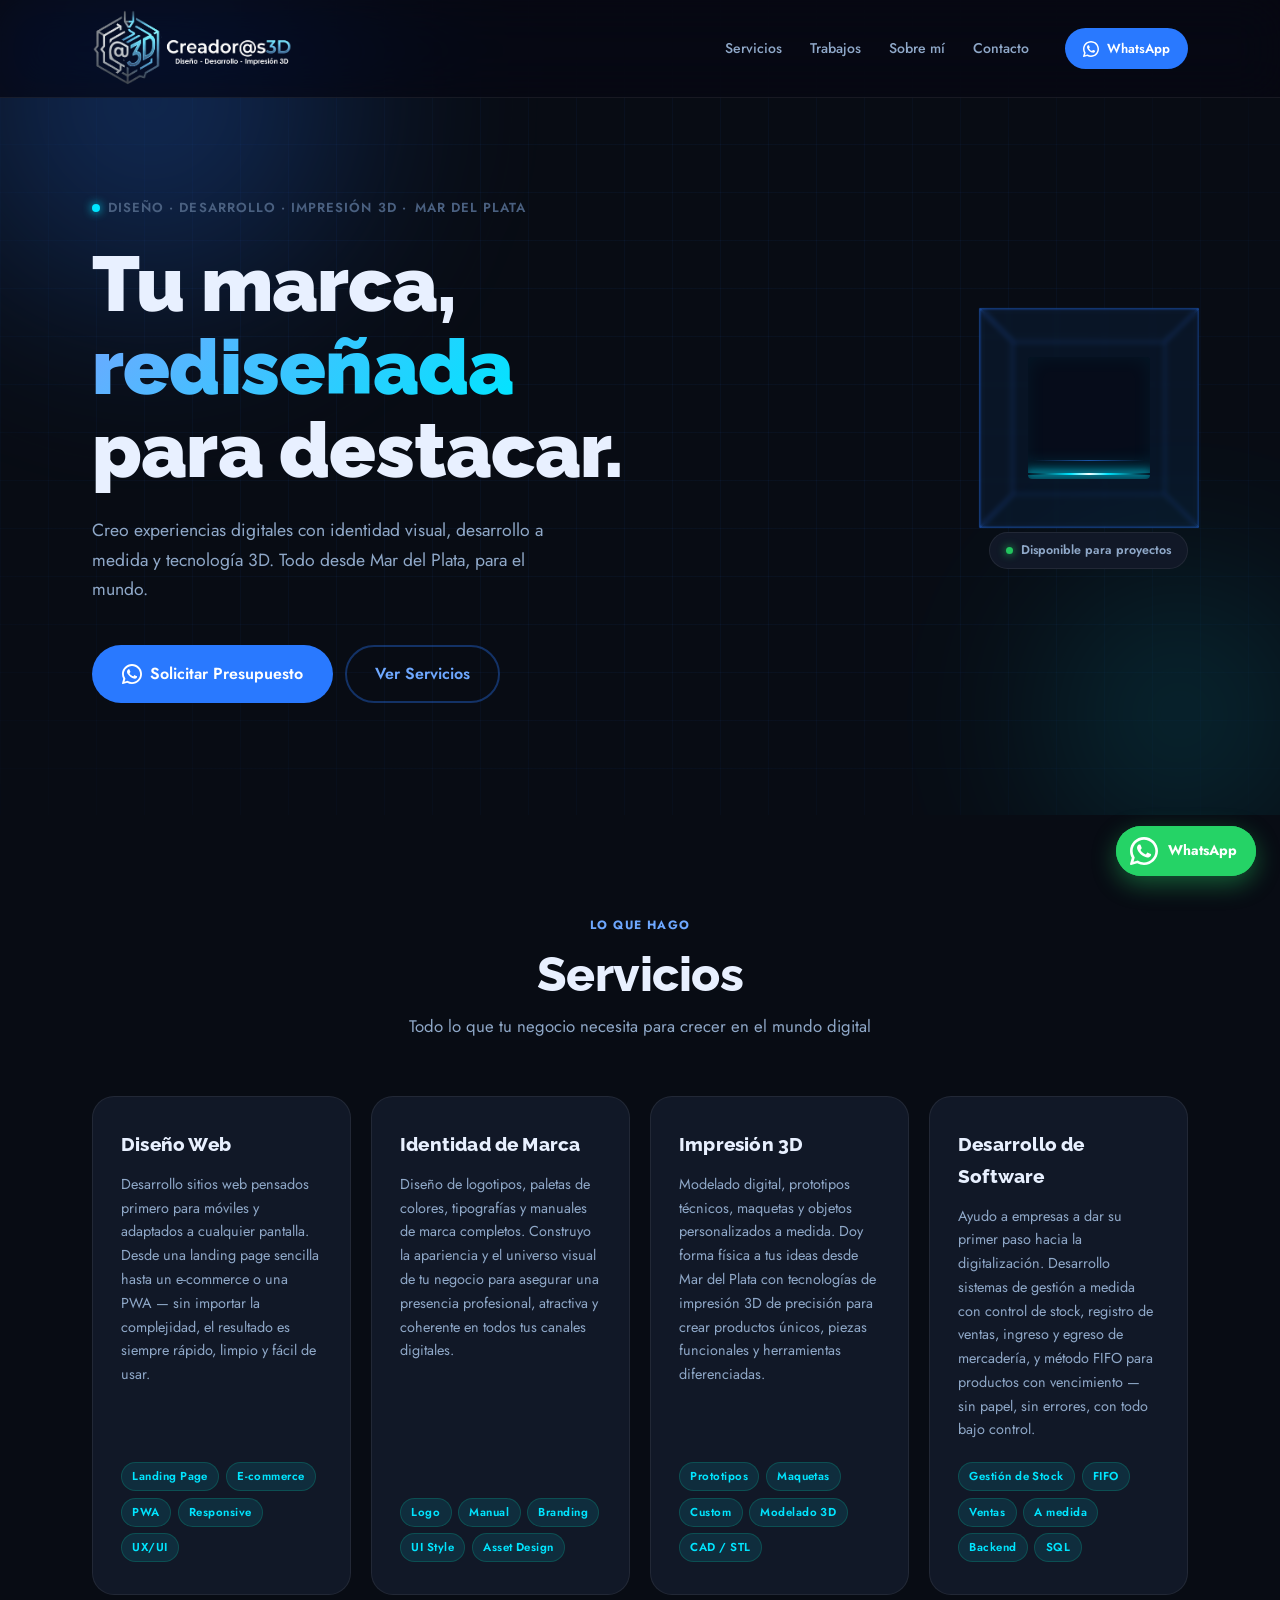
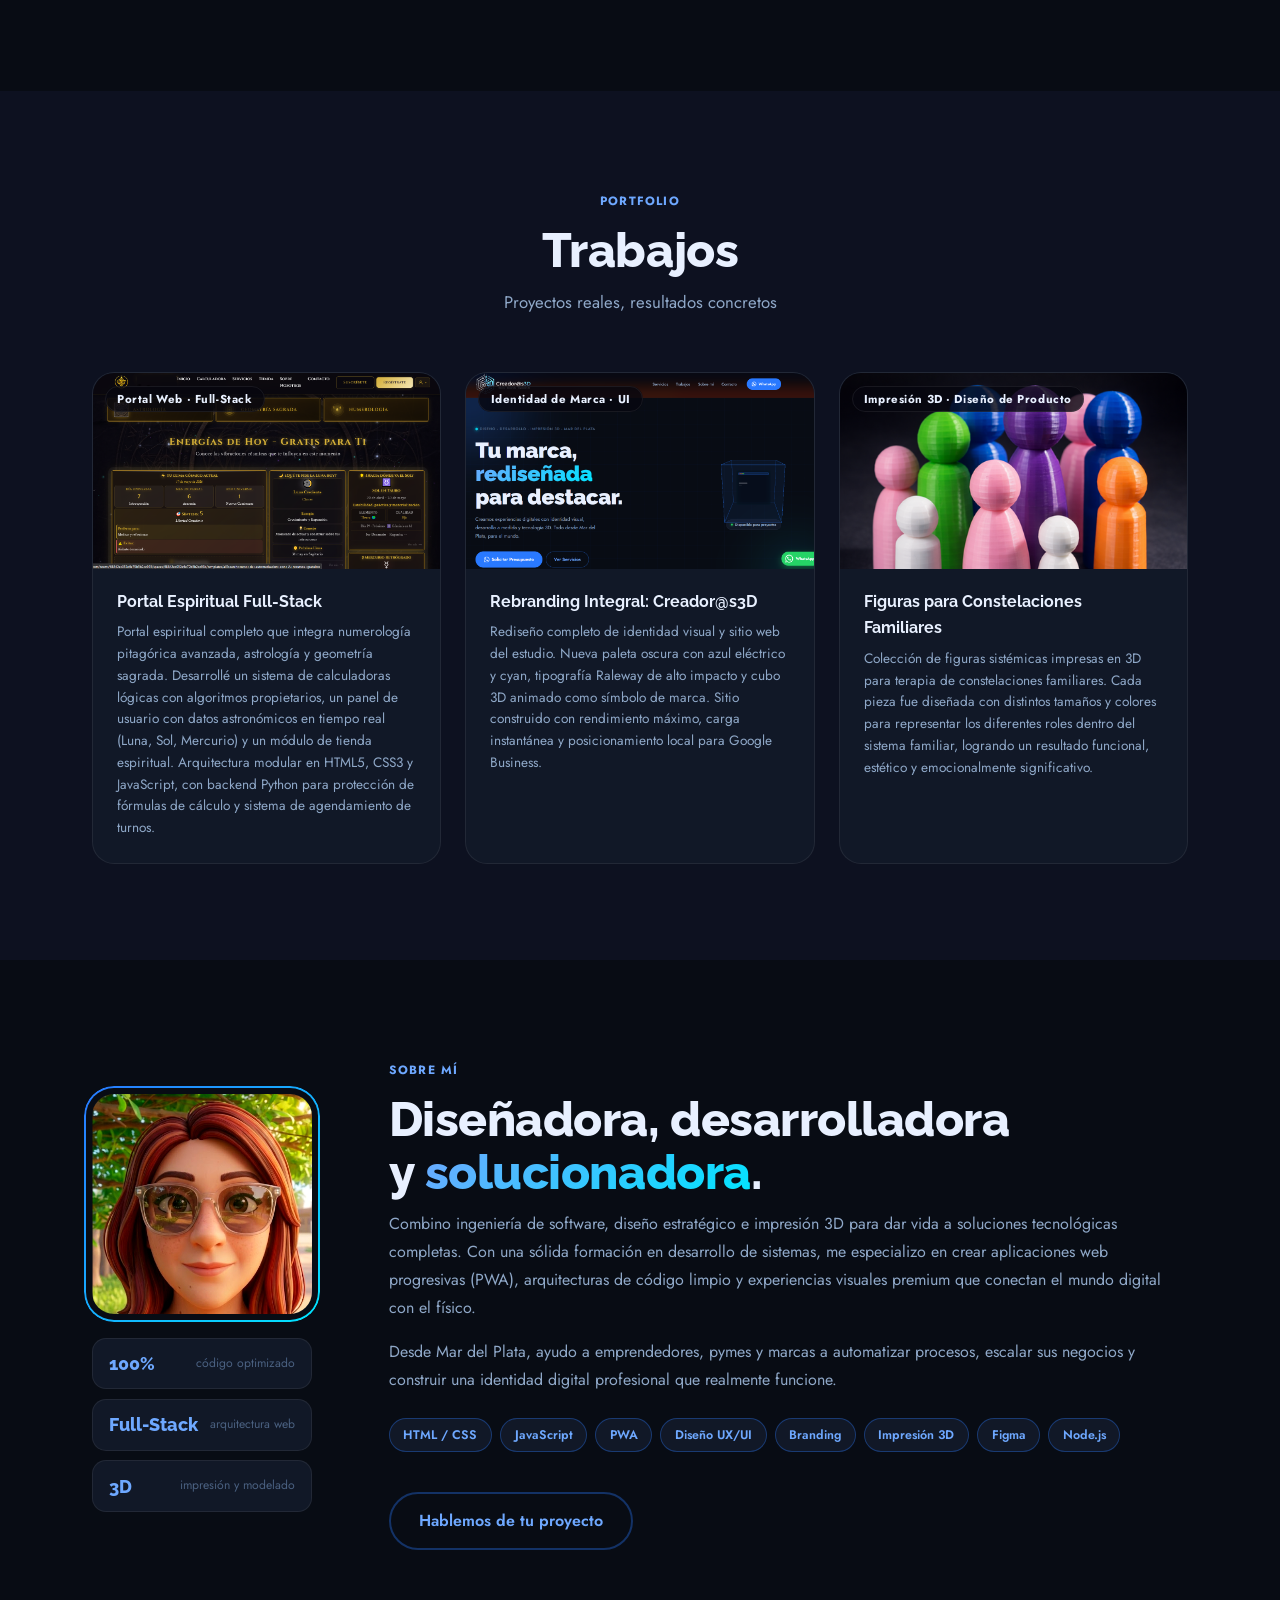
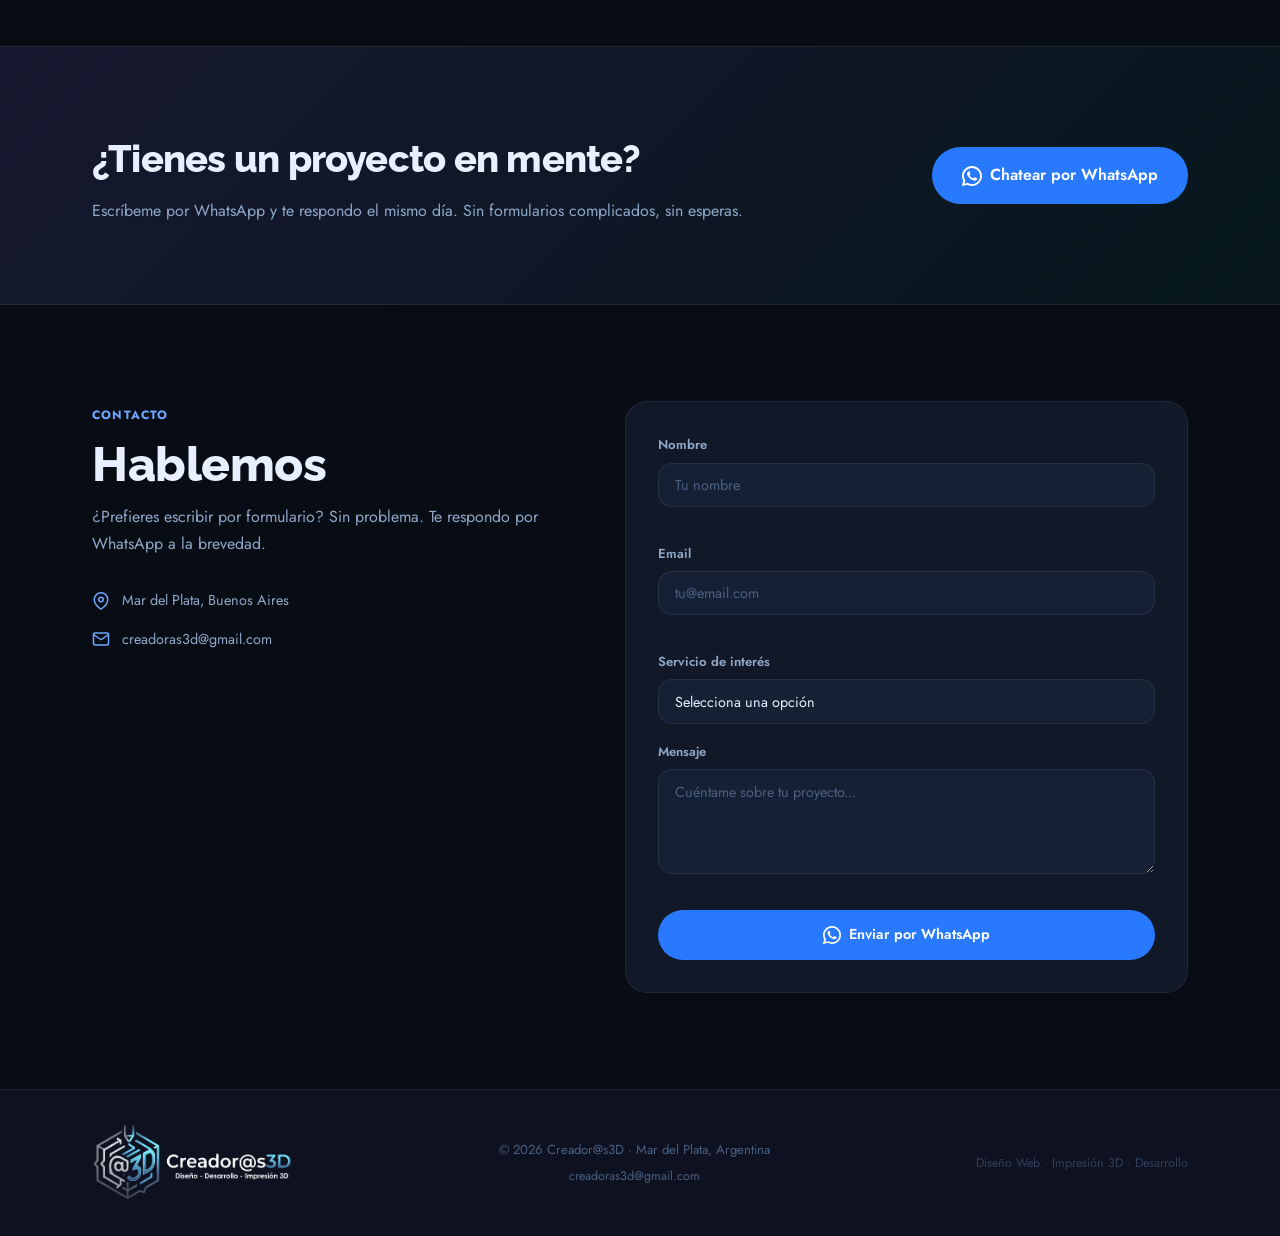
==== index.html @ ac53a6f9 "refactor: eliminar PWA — service worker, manifest y soporte offline Se elimina toda la infraestructu" ====
<!DOCTYPE html>
<html lang="es" class="no-js">
<head>
  <meta charset="UTF-8" />
  <meta name="viewport" content="width=device-width, initial-scale=1.0" />
  <meta name="theme-color" content="#2979ff" />

  <!-- ─── SEO Local ─── -->
  <title>Diseño Web y Impresión 3D en Mar del Plata | Creador@s3D</title>
  <meta name="description"
    content="Diseño web moderno, PWAs e impresión 3D en Mar del Plata. Sitios rápidos y económicos para emprendedores y pymes. Presupuesto sin cargo. WhatsApp: 223 342-2297" />
  <meta name="keywords"
    content="diseño web mar del plata, impresión 3D mar del plata, desarrollo web mar del plata, PWA mar del plata, sitios web económicos, branding mar del plata, identidad de marca, landing page, e-commerce, creadores3d, creadoras3d" />
  <meta name="author" content="Creador@s3D" />
  <meta name="robots" content="index, follow" />
  <meta name="language" content="es" />
  <meta name="geo.region" content="AR-B" />
  <meta name="geo.placename" content="Mar del Plata, Buenos Aires, Argentina" />
  <meta name="geo.position" content="-38.0023;-57.5575" />
  <meta name="ICBM" content="-38.0023, -57.5575" />
  <link rel="canonical" href="https://akhemy.github.io/creadores3d/" />
  <link rel="alternate" hreflang="es-AR" href="https://akhemy.github.io/creadores3d/" />

  <!-- ─── Open Graph ─── -->
  <meta property="og:type" content="website" />
  <meta property="og:locale" content="es_AR" />
  <meta property="og:site_name" content="Creador@s3D" />
  <meta property="og:url" content="https://akhemy.github.io/creadores3d/" />
  <meta property="og:title" content="Diseño Web y Impresión 3D en Mar del Plata | Creador@s3D" />
  <meta property="og:description"
    content="Diseño web moderno, PWAs e impresión 3D en Mar del Plata. Sitios rápidos y económicos para emprendedores y pymes. Presupuesto sin cargo." />
  <meta property="og:image" content="https://akhemy.github.io/creadores3d/images/dise%C3%B1osweb.png" />
  <meta property="og:image:width" content="1200" />
  <meta property="og:image:height" content="630" />
  <meta name="twitter:card" content="summary_large_image" />
  <meta name="twitter:title" content="Diseño Web y Impresión 3D en Mar del Plata | Creador@s3D" />
  <meta name="twitter:description" content="Diseño web moderno, PWAs e impresión 3D en Mar del Plata. Presupuesto sin cargo. WhatsApp: 223 342-2297" />
  <meta name="twitter:image" content="https://akhemy.github.io/creadores3d/images/dise%C3%B1osweb.png" />

  <!-- ─── Favicon ─── -->
  <link rel="icon" href="icons/icon.svg" type="image/svg+xml" />
  <link rel="apple-touch-icon" href="icons/icon-192.svg" />

  <!-- ─── Fuentes ─── -->
  <link rel="preconnect" href="https://fonts.googleapis.com" />
  <link rel="preconnect" href="https://fonts.gstatic.com" crossorigin />
  <link href="https://fonts.googleapis.com/css2?family=Raleway:wght@400;500;600;700;800;900&family=Jost:wght@300;400;500;600&display=swap"
    rel="stylesheet" />

  <!-- ─── Estilos ─── -->
  <link rel="stylesheet" href="css/styles.css" />

  <!-- ─── Structured Data (Google Business + WebSite + Person) ─── -->
  <script type="application/ld+json">
  [
    {
      "@context": "https://schema.org",
      "@type": ["LocalBusiness", "ProfessionalService"],
      "@id": "https://akhemy.github.io/creadores3d/#business",
      "name": "Creador@s3D",
      "alternateName": "Creadores3D",
      "image": "https://akhemy.github.io/creadores3d/images/dise%C3%B1osweb.png",
      "logo": "https://akhemy.github.io/creadores3d/icons/icon.svg",
      "description": "Estudio de diseño web, desarrollo de software e impresión 3D en Mar del Plata. Creamos PWAs, landing pages, identidad de marca y prototipos 3D para emprendedores y pymes.",
      "address": {
        "@type": "PostalAddress",
        "addressLocality": "Mar del Plata",
        "addressRegion": "Buenos Aires",
        "addressCountry": "AR"
      },
      "geo": {
        "@type": "GeoCoordinates",
        "latitude": -38.0023,
        "longitude": -57.5575
      },
      "areaServed": [
        { "@type": "City",    "name": "Mar del Plata" },
        { "@type": "Country", "name": "Argentina" }
      ],
      "url": "https://akhemy.github.io/creadores3d/",
      "telephone": "+54-9-223-342-2297",
      "email": "creadoras3d@gmail.com",
      "priceRange": "$$",
      "currenciesAccepted": "ARS",
      "paymentAccepted": "Cash, Bank Transfer",
      "openingHoursSpecification": {
        "@type": "OpeningHoursSpecification",
        "dayOfWeek": ["Monday","Tuesday","Wednesday","Thursday","Friday"],
        "opens": "09:00",
        "closes": "18:00"
      },
      "contactPoint": {
        "@type": "ContactPoint",
        "contactType": "customer service",
        "telephone": "+54-9-223-342-2297",
        "availableLanguage": "Spanish"
      },
      "sameAs": ["https://wa.me/5492233422297"],
      "hasOfferCatalog": {
        "@type": "OfferCatalog",
        "name": "Servicios Creador@s3D",
        "itemListElement": [
          {
            "@type": "Offer",
            "itemOffered": {
              "@type": "Service",
              "name": "Diseño Web Mar del Plata",
              "description": "Desarrollo de sitios web modernos, PWAs y landing pages en Mar del Plata"
            }
          },
          {
            "@type": "Offer",
            "itemOffered": {
              "@type": "Service",
              "name": "Impresión 3D Mar del Plata",
              "description": "Modelado e impresión 3D de prototipos y objetos personalizados en Mar del Plata"
            }
          },
          {
            "@type": "Offer",
            "itemOffered": {
              "@type": "Service",
              "name": "Identidad de Marca",
              "description": "Diseño de logotipo, branding y manual de marca"
            }
          },
          {
            "@type": "Offer",
            "itemOffered": {
              "@type": "Service",
              "name": "Desarrollo de Software",
              "description": "Software a medida, APIs y aplicaciones web progresivas"
            }
          }
        ]
      }
    },
    {
      "@context": "https://schema.org",
      "@type": "WebSite",
      "@id": "https://akhemy.github.io/creadores3d/#website",
      "url": "https://akhemy.github.io/creadores3d/",
      "name": "Creador@s3D",
      "description": "Diseño web y impresión 3D en Mar del Plata",
      "inLanguage": "es-AR",
      "publisher": { "@id": "https://akhemy.github.io/creadores3d/#business" }
    },
    {
      "@context": "https://schema.org",
      "@type": "Person",
      "@id": "https://akhemy.github.io/creadores3d/#owner",
      "name": "Pamela",
      "jobTitle": "Diseñadora Web y Desarrolladora Full-Stack",
      "worksFor": { "@id": "https://akhemy.github.io/creadores3d/#business" },
      "address": {
        "@type": "PostalAddress",
        "addressLocality": "Mar del Plata",
        "addressCountry": "AR"
      },
      "knowsAbout": ["Diseño Web", "PWA", "Desarrollo de Software", "Impresión 3D", "Branding", "UX/UI"]
    }
  ]
  </script>
</head>
<body>
  <a class="skip-link" href="#main">Saltar al contenido principal</a>

  <!-- ════════════════════════════════════
       HEADER
  ════════════════════════════════════ -->
  <header class="header" role="banner">
    <div class="container header__inner">
      <a href="/" class="logo" aria-label="Creador@s3D — Inicio">
        <img src="icons/Logo sin fondo.png" alt="Creador@s3D" class="logo__img" height="48" />
      </a>

      <nav class="nav" aria-label="Navegación principal">
        <ul class="nav__list" role="list">
          <li><a class="nav__link" href="#servicios">Servicios</a></li>
          <li><a class="nav__link" href="#trabajos">Trabajos</a></li>
          <li><a class="nav__link" href="#sobre-mi">Sobre mí</a></li>
          <li><a class="nav__link" href="#contacto">Contacto</a></li>
        </ul>
      </nav>

      <a href="https://wa.me/5492233422297?text=Hola%20Creadora3D!%20Me%20gustar%C3%ADa%20solicitar%20un%20presupuesto."
        class="btn btn--primary btn--sm header__cta"
        target="_blank" rel="noopener noreferrer"
        aria-label="Chatear por WhatsApp">
        <svg aria-hidden="true" width="16" height="16" viewBox="0 0 24 24" fill="currentColor">
          <path d="M17.472 14.382c-.297-.149-1.758-.867-2.03-.967-.273-.099-.471-.148-.67.15-.197.297-.767.966-.94 1.164-.173.199-.347.223-.644.075-.297-.15-1.255-.463-2.39-1.475-.883-.788-1.48-1.761-1.653-2.059-.173-.297-.018-.458.13-.606.134-.133.298-.347.446-.52.149-.174.198-.298.298-.497.099-.198.05-.371-.025-.52-.075-.149-.669-1.612-.916-2.207-.242-.579-.487-.5-.669-.51-.173-.008-.371-.01-.57-.01-.198 0-.52.074-.792.372-.272.297-1.04 1.016-1.04 2.479 0 1.462 1.065 2.875 1.213 3.074.149.198 2.096 3.2 5.077 4.487.709.306 1.262.489 1.694.625.712.227 1.36.195 1.871.118.571-.085 1.758-.719 2.006-1.413.248-.694.248-1.289.173-1.413-.074-.124-.272-.198-.57-.347zM12 21.75c-1.784 0-3.45-.465-4.951-1.354l-.355-.21-3.684 1.05 1.05-3.686-.21-.354A9.712 9.712 0 0 1 2.25 12C2.25 6.615 6.615 2.25 12 2.25S21.75 6.615 21.75 12 17.385 21.75 12 21.75zM12 0C5.373 0 0 5.373 0 12c0 2.123.554 4.118 1.528 5.847L.057 23.012a.75.75 0 0 0 .93.93l5.165-1.471A11.942 11.942 0 0 0 12 24c6.627 0 12-5.373 12-12S18.627 0 12 0z"/>
        </svg>
        WhatsApp
      </a>

      <button class="nav__toggle" aria-controls="nav-menu" aria-expanded="false" aria-label="Abrir menú">
        <span class="nav__toggle-bar"></span>
        <span class="nav__toggle-bar"></span>
        <span class="nav__toggle-bar"></span>
      </button>
    </div>
  </header>

  <main id="main" role="main">

    <!-- ════════════════════════════════════
         HERO
    ════════════════════════════════════ -->
    <section class="hero" aria-labelledby="hero-heading">
      <div class="hero__bg" aria-hidden="true">
        <div class="hero__orb hero__orb--1"></div>
        <div class="hero__orb hero__orb--2"></div>
        <div class="hero__grid"></div>
      </div>

      <div class="container hero__inner">
        <div class="hero__content">
          <p class="hero__eyebrow reveal">
            <span class="eyebrow__dot" aria-hidden="true"></span>
            Diseño · Desarrollo · Impresión 3D · <span style="white-space:nowrap">Mar del Plata</span>
          </p>
          <h1 id="hero-heading" class="hero__title reveal">
            Tu marca,<br />
            <span class="gradient-text">rediseñada</span><br />
            para destacar.
          </h1>
          <p class="hero__desc reveal">
            Creo experiencias digitales con identidad visual, desarrollo a medida
            y tecnología 3D. Todo desde Mar del Plata, para el mundo.
          </p>
          <div class="hero__actions reveal">
            <a href="https://wa.me/5492233422297?text=Hola%20Creadora3D!%20Me%20gustar%C3%ADa%20solicitar%20un%20presupuesto."
              class="btn btn--primary btn--lg"
              target="_blank" rel="noopener noreferrer">
              <svg aria-hidden="true" width="20" height="20" viewBox="0 0 24 24" fill="currentColor">
                <path d="M17.472 14.382c-.297-.149-1.758-.867-2.03-.967-.273-.099-.471-.148-.67.15-.197.297-.767.966-.94 1.164-.173.199-.347.223-.644.075-.297-.15-1.255-.463-2.39-1.475-.883-.788-1.48-1.761-1.653-2.059-.173-.297-.018-.458.13-.606.134-.133.298-.347.446-.52.149-.174.198-.298.298-.497.099-.198.05-.371-.025-.52-.075-.149-.669-1.612-.916-2.207-.242-.579-.487-.5-.669-.51-.173-.008-.371-.01-.57-.01-.198 0-.52.074-.792.372-.272.297-1.04 1.016-1.04 2.479 0 1.462 1.065 2.875 1.213 3.074.149.198 2.096 3.2 5.077 4.487.709.306 1.262.489 1.694.625.712.227 1.36.195 1.871.118.571-.085 1.758-.719 2.006-1.413.248-.694.248-1.289.173-1.413-.074-.124-.272-.198-.57-.347zM12 21.75c-1.784 0-3.45-.465-4.951-1.354l-.355-.21-3.684 1.05 1.05-3.686-.21-.354A9.712 9.712 0 0 1 2.25 12C2.25 6.615 6.615 2.25 12 2.25S21.75 6.615 21.75 12 17.385 21.75 12 21.75zM12 0C5.373 0 0 5.373 0 12c0 2.123.554 4.118 1.528 5.847L.057 23.012a.75.75 0 0 0 .93.93l5.165-1.471A11.942 11.942 0 0 0 12 24c6.627 0 12-5.373 12-12S18.627 0 12 0z"/>
              </svg>
              Solicitar Presupuesto
            </a>
            <a href="#servicios" class="btn btn--ghost btn--lg">Ver Servicios</a>
          </div>
        </div>

        <!-- Visualización 3D decorativa -->
        <div class="hero__visual" aria-hidden="true">
          <div class="cube-wrap">
            <!-- Escena animada: ciudad 3D → página web -->
            <div class="cube__story" aria-hidden="true">
              <div class="story__scan"></div>

              <div class="story__city">
                <div class="story__ground"></div>
                <div class="story__bld story__bld--1">
                  <div class="story__window"></div>
                  <div class="story__window"></div>
                </div>
                <div class="story__bld story__bld--2">
                  <div class="story__window"></div>
                  <div class="story__window"></div>
                  <div class="story__window"></div>
                </div>
                <div class="story__bld story__bld--3">
                  <div class="story__window"></div>
                  <div class="story__window"></div>
                  <div class="story__window"></div>
                  <div class="story__window"></div>
                </div>
                <div class="story__bld story__bld--4">
                  <div class="story__window"></div>
                  <div class="story__window"></div>
                </div>
                <div class="story__bld story__bld--5">
                  <div class="story__window"></div>
                  <div class="story__window"></div>
                  <div class="story__window"></div>
                </div>
              </div>

              <div class="story__web">
                <div class="story__web-bar">
                  <span></span><span></span><span></span>
                </div>
                <div class="story__web-hero">
                  <div class="story__web-line story__web-line--lg"></div>
                  <div class="story__web-line story__web-line--md"></div>
                  <div class="story__web-btn"></div>
                </div>
                <div class="story__web-cards">
                  <div class="story__web-card"></div>
                  <div class="story__web-card"></div>
                  <div class="story__web-card"></div>
                </div>
              </div>
            </div>

            <div class="cube">
              <div class="cube__face cube__face--front"></div>
              <div class="cube__face cube__face--back"></div>
              <div class="cube__face cube__face--left"></div>
              <div class="cube__face cube__face--right"></div>
              <div class="cube__face cube__face--top"></div>
              <div class="cube__face cube__face--bottom"></div>
            </div>
          </div>
          <div class="hero__badge">
            <span class="badge__dot"></span>
            Disponible para proyectos
          </div>
        </div>
      </div>
    </section>

    <!-- ════════════════════════════════════
         SERVICIOS
    ════════════════════════════════════ -->
    <section id="servicios" class="section" aria-labelledby="servicios-heading">
      <div class="container">
        <header class="section__header reveal">
          <p class="section__tag">Lo que hago</p>
          <h2 id="servicios-heading" class="section__title">Servicios</h2>
          <p class="section__subtitle">
            Todo lo que tu negocio necesita para crecer en el mundo digital
          </p>
        </header>

        <div class="services__grid">
          <article class="card reveal" style="--delay: 0ms">
            <h3 class="card__title">Diseño Web</h3>
            <p class="card__desc">Desarrollo sitios web pensados primero para móviles y adaptados a cualquier pantalla. Desde una landing page sencilla hasta un e-commerce o una PWA — sin importar la complejidad, el resultado es siempre rápido, limpio y fácil de usar.</p>
            <ul class="card__tags" aria-label="Tecnologías">
              <li>Landing Page</li><li>E-commerce</li><li>PWA</li><li>Responsive</li><li>UX/UI</li>
            </ul>
          </article>

          <article class="card reveal" style="--delay: 80ms">
            <h3 class="card__title">Identidad de Marca</h3>
            <p class="card__desc">Diseño de logotipos, paletas de colores, tipografías y manuales de marca completos. Construyo la apariencia y el universo visual de tu negocio para asegurar una presencia profesional, atractiva y coherente en todos tus canales digitales.</p>
            <ul class="card__tags" aria-label="Incluye">
              <li>Logo</li><li>Manual</li><li>Branding</li><li>UI Style</li><li>Asset Design</li>
            </ul>
          </article>

          <article class="card reveal" style="--delay: 160ms">
            <h3 class="card__title">Impresión 3D</h3>
            <p class="card__desc">Modelado digital, prototipos técnicos, maquetas y objetos personalizados a medida. Doy forma física a tus ideas desde Mar del Plata con tecnologías de impresión 3D de precisión para crear productos únicos, piezas funcionales y herramientas diferenciadas.</p>
            <ul class="card__tags" aria-label="Tipos">
              <li>Prototipos</li><li>Maquetas</li><li>Custom</li><li>Modelado 3D</li><li>CAD / STL</li>
            </ul>
          </article>

          <article class="card reveal" style="--delay: 240ms">
            <h3 class="card__title">Desarrollo de Software</h3>
            <p class="card__desc">Ayudo a empresas a dar su primer paso hacia la digitalización. Desarrollo sistemas de gestión a medida con control de stock, registro de ventas, ingreso y egreso de mercadería, y método FIFO para productos con vencimiento — sin papel, sin errores, con todo bajo control.</p>
            <ul class="card__tags" aria-label="Tecnologías">
              <li>Gestión de Stock</li><li>FIFO</li><li>Ventas</li><li>A medida</li><li>Backend</li><li>SQL</li>
            </ul>
          </article>
        </div>
      </div>
    </section>

    <!-- ════════════════════════════════════
         TRABAJOS / PORTFOLIO
    ════════════════════════════════════ -->
    <section id="trabajos" class="section section--alt" aria-labelledby="trabajos-heading">
      <div class="container">
        <header class="section__header reveal">
          <p class="section__tag">Portfolio</p>
          <h2 id="trabajos-heading" class="section__title">Trabajos</h2>
          <p class="section__subtitle">Proyectos reales, resultados concretos</p>
        </header>

        <div class="portfolio__grid">

          <!-- Proyecto 1: Geometry Atma -->
          <article class="project-card reveal">
            <div class="project-card__img-wrap">
              <img
                src="images/Geometry Atma.png"
                alt="Portal espiritual de numerología, astrología y geometría sagrada"
                class="project-card__img"
                loading="lazy"
                width="600"
                height="338"
                onerror="this.style.display='none'; this.nextElementSibling.style.display='flex';"
              />
              <div class="project-card__placeholder" aria-label="Captura de Geometry Atma" style="display:none">
                <svg width="40" height="40" viewBox="0 0 24 24" fill="none" stroke="currentColor" stroke-width="1" opacity="0.25">
                  <rect x="3" y="3" width="18" height="18" rx="2"/><path d="M3 9h18"/><circle cx="7" cy="6" r=".8" fill="currentColor"/><circle cx="10" cy="6" r=".8" fill="currentColor"/>
                </svg>
                <span>Imagen no encontrada</span>
              </div>
              <div class="project-card__overlay">
                <span class="project-card__type">Portal Web · Full-Stack</span>
              </div>
            </div>
            <div class="project-card__body">
              <h3 class="project-card__title">Portal Espiritual Full-Stack</h3>
              <p class="project-card__desc">Portal espiritual completo que integra numerología pitagórica avanzada, astrología y geometría sagrada. Desarrollé un sistema de calculadoras lógicas con algoritmos propietarios, un panel de usuario con datos astronómicos en tiempo real (Luna, Sol, Mercurio) y un módulo de tienda espiritual. Arquitectura modular en HTML5, CSS3 y JavaScript, con backend Python para protección de fórmulas de cálculo y sistema de agendamiento de turnos.</p>
            </div>
          </article>

          <!-- Proyecto 2: Rebranding Creador@s3D -->
          <article class="project-card reveal" style="--delay: 100ms">
            <div class="project-card__img-wrap">
              <img
                src="images/diseñosweb.png"
                alt="Rebranding Creador@s3D — diseño web con tema oscuro, tipografía Raleway y cubo 3D animado"
                class="project-card__img"
                loading="lazy"
                width="600"
                height="338"
                onerror="this.style.display='none'; this.nextElementSibling.style.display='flex';"
              />
              <div class="project-card__placeholder" aria-label="Mockup de identidad de marca Creador@s3D" style="display:none">
                <svg width="40" height="40" viewBox="0 0 24 24" fill="none" stroke="currentColor" stroke-width="1" opacity="0.25">
                  <circle cx="12" cy="8" r="4"/><path d="M4 20c0-4 3.6-7 8-7s8 3 8 7"/>
                </svg>
              </div>
              <div class="project-card__overlay">
                <span class="project-card__type">Identidad de Marca · UI</span>
              </div>
            </div>
            <div class="project-card__body">
              <h3 class="project-card__title">Rebranding Integral: Creador@s3D</h3>
              <p class="project-card__desc">Rediseño completo de identidad visual y sitio web del estudio. Nueva paleta oscura con azul eléctrico y cyan, tipografía Raleway de alto impacto y cubo 3D animado como símbolo de marca. Sitio construido con rendimiento máximo, carga instantánea y posicionamiento local para Google Business.</p>
            </div>
          </article>

          <!-- Proyecto 3: Figuras para Constelaciones Familiares -->
          <article class="project-card reveal" style="--delay: 200ms">
            <div class="project-card__img-wrap">
              <img
                src="images/Constelaciones.png"
                alt="Figuras impresas en 3D para constelaciones familiares en distintos tamaños y colores"
                class="project-card__img"
                loading="lazy"
                width="600"
                height="450"
                onerror="this.style.display='none'; this.nextElementSibling.style.display='flex';"
              />
              <div class="project-card__placeholder" aria-label="Figuras 3D para constelaciones familiares" style="display:none">
                <svg width="40" height="40" viewBox="0 0 24 24" fill="none" stroke="currentColor" stroke-width="1" opacity="0.25">
                  <polygon points="12 2 19 7 19 17 12 22 5 17 5 7"/>
                </svg>
                <span>Imagen no encontrada</span>
              </div>
              <div class="project-card__overlay">
                <span class="project-card__type">Impresión 3D · Diseño de Producto</span>
              </div>
            </div>
            <div class="project-card__body">
              <h3 class="project-card__title">Figuras para Constelaciones Familiares</h3>
              <p class="project-card__desc">Colección de figuras sistémicas impresas en 3D para terapia de constelaciones familiares. Cada pieza fue diseñada con distintos tamaños y colores para representar los diferentes roles dentro del sistema familiar, logrando un resultado funcional, estético y emocionalmente significativo.</p>
            </div>
          </article>

        </div>
      </div>
    </section>

    <!-- ════════════════════════════════════
         SOBRE MÍ
    ════════════════════════════════════ -->
    <section id="sobre-mi" class="section" aria-labelledby="sobre-heading">
      <div class="container about__inner">
        <div class="about__visual reveal" aria-hidden="false">
          <div class="about__photo-wrap">
            <img
              src="icons/pamela.jpg"
              alt="Pamela — Diseñadora y Desarrolladora en Creador@s3D"
              class="about__photo"
              loading="lazy"
              width="220"
              height="220"
            />
            <div class="about__photo-ring"></div>
          </div>
          <div class="about__stats">
            <div class="stat-card">
              <strong>100%</strong>
              <span>código optimizado</span>
            </div>
            <div class="stat-card">
              <strong>Full-Stack</strong>
              <span>arquitectura web</span>
            </div>
            <div class="stat-card">
              <strong>3D</strong>
              <span>impresión y modelado</span>
            </div>
          </div>
        </div>

        <div class="about__content reveal" style="--delay: 100ms">
          <p class="section__tag">Sobre mí</p>
          <h2 id="sobre-heading" class="section__title" style="text-align:left">
            Diseñadora, desarrolladora<br/>
            y <span class="gradient-text">solucionadora</span>.
          </h2>
          <p class="about__desc">
            Combino ingeniería de software, diseño estratégico e impresión 3D para dar vida
            a soluciones tecnológicas completas. Con una sólida formación en desarrollo de sistemas,
            me especializo en crear aplicaciones web progresivas (PWA), arquitecturas de código limpio
            y experiencias visuales premium que conectan el mundo digital con el físico.
          </p>
          <p class="about__desc">
            Desde Mar del Plata, ayudo a emprendedores, pymes y marcas a automatizar procesos,
            escalar sus negocios y construir una identidad digital profesional que realmente funcione.
          </p>

          <div class="skills__wrap">
            <div class="skill-pill">HTML / CSS</div>
            <div class="skill-pill">JavaScript</div>
            <div class="skill-pill">PWA</div>
            <div class="skill-pill">Diseño UX/UI</div>
            <div class="skill-pill">Branding</div>
            <div class="skill-pill">Impresión 3D</div>
            <div class="skill-pill">Figma</div>
            <div class="skill-pill">Node.js</div>
          </div>

          <a href="https://wa.me/5492233422297?text=Hola!%20Quiero%20conocer%20m%C3%A1s%20sobre%20tu%20trabajo."
            class="btn btn--ghost btn--lg about__cta"
            target="_blank" rel="noopener noreferrer">
            Hablemos de tu proyecto
          </a>
        </div>
      </div>
    </section>

    <!-- ════════════════════════════════════
         CTA CENTRAL
    ════════════════════════════════════ -->
    <section class="cta-banner reveal" aria-labelledby="cta-heading">
      <div class="container cta-banner__inner">
        <div class="cta-banner__content">
          <h2 id="cta-heading" class="cta-banner__title">¿Tienes un proyecto en mente?</h2>
          <p class="cta-banner__desc">
            Escríbeme por WhatsApp y te respondo el mismo día.
            Sin formularios complicados, sin esperas.
          </p>
        </div>
        <a href="https://wa.me/5492233422297?text=Hola%20Creadora3D!%20Me%20gustar%C3%ADa%20solicitar%20un%20presupuesto."
          class="btn btn--primary btn--lg"
          target="_blank" rel="noopener noreferrer">
          <svg aria-hidden="true" width="20" height="20" viewBox="0 0 24 24" fill="currentColor">
            <path d="M17.472 14.382c-.297-.149-1.758-.867-2.03-.967-.273-.099-.471-.148-.67.15-.197.297-.767.966-.94 1.164-.173.199-.347.223-.644.075-.297-.15-1.255-.463-2.39-1.475-.883-.788-1.48-1.761-1.653-2.059-.173-.297-.018-.458.13-.606.134-.133.298-.347.446-.52.149-.174.198-.298.298-.497.099-.198.05-.371-.025-.52-.075-.149-.669-1.612-.916-2.207-.242-.579-.487-.5-.669-.51-.173-.008-.371-.01-.57-.01-.198 0-.52.074-.792.372-.272.297-1.04 1.016-1.04 2.479 0 1.462 1.065 2.875 1.213 3.074.149.198 2.096 3.2 5.077 4.487.709.306 1.262.489 1.694.625.712.227 1.36.195 1.871.118.571-.085 1.758-.719 2.006-1.413.248-.694.248-1.289.173-1.413-.074-.124-.272-.198-.57-.347zM12 21.75c-1.784 0-3.45-.465-4.951-1.354l-.355-.21-3.684 1.05 1.05-3.686-.21-.354A9.712 9.712 0 0 1 2.25 12C2.25 6.615 6.615 2.25 12 2.25S21.75 6.615 21.75 12 17.385 21.75 12 21.75zM12 0C5.373 0 0 5.373 0 12c0 2.123.554 4.118 1.528 5.847L.057 23.012a.75.75 0 0 0 .93.93l5.165-1.471A11.942 11.942 0 0 0 12 24c6.627 0 12-5.373 12-12S18.627 0 12 0z"/>
          </svg>
          Chatear por WhatsApp
        </a>
      </div>
    </section>

    <!-- ════════════════════════════════════
         CONTACTO — FORMULARIO
    ════════════════════════════════════ -->
    <section id="contacto" class="section" aria-labelledby="contacto-heading">
      <div class="container contact__inner">
        <div class="contact__info reveal">
          <p class="section__tag">Contacto</p>
          <h2 id="contacto-heading" class="section__title">Hablemos</h2>
          <p class="contact__desc">
            ¿Prefieres escribir por formulario? Sin problema.
            Te respondo por WhatsApp a la brevedad.
          </p>
          <ul class="contact__list" role="list">
            <li>
              <svg aria-hidden="true" width="18" height="18" viewBox="0 0 24 24" fill="none" stroke="currentColor" stroke-width="2">
                <path d="M21 10c0 7-9 13-9 13s-9-6-9-13a9 9 0 0 1 18 0z"/><circle cx="12" cy="10" r="3"/>
              </svg>
              Mar del Plata, Buenos Aires
            </li>
            <li>
              <svg aria-hidden="true" width="18" height="18" viewBox="0 0 24 24" fill="none" stroke="currentColor" stroke-width="2" stroke-linecap="round" stroke-linejoin="round">
                <path d="M4 4h16c1.1 0 2 .9 2 2v12c0 1.1-.9 2-2 2H4c-1.1 0-2-.9-2-2V6c0-1.1.9-2 2-2z"/><polyline points="22,6 12,13 2,6"/>
              </svg>
              <a href="mailto:creadoras3d@gmail.com" class="contact__email">creadoras3d@gmail.com</a>
            </li>
          </ul>
        </div>

        <form id="contact-form" class="contact__form reveal" novalidate aria-label="Formulario de contacto">
          <div class="form-group">
            <label for="name">Nombre</label>
            <input type="text" id="name" name="name" required
              placeholder="Tu nombre" autocomplete="name" />
            <span class="form-group__error" role="alert"></span>
          </div>
          <div class="form-group">
            <label for="email">Email</label>
            <input type="email" id="email" name="email" required
              placeholder="tu@email.com" autocomplete="email" />
            <span class="form-group__error" role="alert"></span>
          </div>
          <div class="form-group">
            <label for="service">Servicio de interés</label>
            <select id="service" name="service">
              <option value="">Selecciona una opción</option>
              <option value="web">Diseño Web</option>
              <option value="branding">Identidad de Marca</option>
              <option value="3d">Impresión 3D</option>
              <option value="software">Desarrollo de Software</option>
              <option value="otro">Otro</option>
            </select>
          </div>
          <div class="form-group">
            <label for="message">Mensaje</label>
            <textarea id="message" name="message" required rows="4"
              placeholder="Cuéntame sobre tu proyecto..."></textarea>
            <span class="form-group__error" role="alert"></span>
          </div>
          <button type="submit" class="btn btn--primary btn--full">
            <svg aria-hidden="true" width="18" height="18" viewBox="0 0 24 24" fill="currentColor">
              <path d="M17.472 14.382c-.297-.149-1.758-.867-2.03-.967-.273-.099-.471-.148-.67.15-.197.297-.767.966-.94 1.164-.173.199-.347.223-.644.075-.297-.15-1.255-.463-2.39-1.475-.883-.788-1.48-1.761-1.653-2.059-.173-.297-.018-.458.13-.606.134-.133.298-.347.446-.52.149-.174.198-.298.298-.497.099-.198.05-.371-.025-.52-.075-.149-.669-1.612-.916-2.207-.242-.579-.487-.5-.669-.51-.173-.008-.371-.01-.57-.01-.198 0-.52.074-.792.372-.272.297-1.04 1.016-1.04 2.479 0 1.462 1.065 2.875 1.213 3.074.149.198 2.096 3.2 5.077 4.487.709.306 1.262.489 1.694.625.712.227 1.36.195 1.871.118.571-.085 1.758-.719 2.006-1.413.248-.694.248-1.289.173-1.413-.074-.124-.272-.198-.57-.347zM12 21.75c-1.784 0-3.45-.465-4.951-1.354l-.355-.21-3.684 1.05 1.05-3.686-.21-.354A9.712 9.712 0 0 1 2.25 12C2.25 6.615 6.615 2.25 12 2.25S21.75 6.615 21.75 12 17.385 21.75 12 21.75zM12 0C5.373 0 0 5.373 0 12c0 2.123.554 4.118 1.528 5.847L.057 23.012a.75.75 0 0 0 .93.93l5.165-1.471A11.942 11.942 0 0 0 12 24c6.627 0 12-5.373 12-12S18.627 0 12 0z"/>
            </svg>
            Enviar por WhatsApp
          </button>
        </form>
      </div>
    </section>
  </main>

  <!-- ════════════════════════════════════
       FOOTER
  ════════════════════════════════════ -->
  <footer class="footer" role="contentinfo" itemscope itemtype="https://schema.org/LocalBusiness">
    <meta itemprop="name" content="Creador@s3D" />
    <meta itemprop="telephone" content="+54-9-223-342-2297" />
    <meta itemprop="email" content="creadoras3d@gmail.com" />
    <div itemprop="address" itemscope itemtype="https://schema.org/PostalAddress">
      <meta itemprop="addressLocality" content="Mar del Plata" />
      <meta itemprop="addressRegion" content="Buenos Aires" />
      <meta itemprop="addressCountry" content="AR" />
    </div>
    <div class="container footer__inner">
      <a href="/" class="logo" aria-label="Creador@s3D — Inicio">
        <img src="icons/Logo sin fondo.png" alt="Creador@s3D" class="logo__img" height="40" />
      </a>
      <div class="footer__center">
        <p class="footer__copy">© <span id="year"></span> Creador@s3D · Mar del Plata, Argentina</p>
        <address class="footer__nap">
          <a href="mailto:creadoras3d@gmail.com">creadoras3d@gmail.com</a>
        </address>
      </div>
      <p class="footer__tagline">Diseño Web · Impresión 3D · Desarrollo</p>
    </div>
  </footer>

  <!-- Botón flotante WhatsApp (siempre visible en mobile) -->
  <a href="https://wa.me/5492233422297?text=Hola%20Creadora3D!%20Me%20gustar%C3%ADa%20solicitar%20un%20presupuesto."
    class="fab-whatsapp"
    target="_blank" rel="noopener noreferrer"
    aria-label="Chatear por WhatsApp">
    <svg width="28" height="28" viewBox="0 0 24 24" fill="currentColor" aria-hidden="true">
      <path d="M17.472 14.382c-.297-.149-1.758-.867-2.03-.967-.273-.099-.471-.148-.67.15-.197.297-.767.966-.94 1.164-.173.199-.347.223-.644.075-.297-.15-1.255-.463-2.39-1.475-.883-.788-1.48-1.761-1.653-2.059-.173-.297-.018-.458.13-.606.134-.133.298-.347.446-.52.149-.174.198-.298.298-.497.099-.198.05-.371-.025-.52-.075-.149-.669-1.612-.916-2.207-.242-.579-.487-.5-.669-.51-.173-.008-.371-.01-.57-.01-.198 0-.52.074-.792.372-.272.297-1.04 1.016-1.04 2.479 0 1.462 1.065 2.875 1.213 3.074.149.198 2.096 3.2 5.077 4.487.709.306 1.262.489 1.694.625.712.227 1.36.195 1.871.118.571-.085 1.758-.719 2.006-1.413.248-.694.248-1.289.173-1.413-.074-.124-.272-.198-.57-.347zM12 21.75c-1.784 0-3.45-.465-4.951-1.354l-.355-.21-3.684 1.05 1.05-3.686-.21-.354A9.712 9.712 0 0 1 2.25 12C2.25 6.615 6.615 2.25 12 2.25S21.75 6.615 21.75 12 17.385 21.75 12 21.75zM12 0C5.373 0 0 5.373 0 12c0 2.123.554 4.118 1.528 5.847L.057 23.012a.75.75 0 0 0 .93.93l5.165-1.471A11.942 11.942 0 0 0 12 24c6.627 0 12-5.373 12-12S18.627 0 12 0z"/>
    </svg>
    <span class="fab-whatsapp__label">WhatsApp</span>
    <span class="fab-whatsapp__pulse" aria-hidden="true"></span>
  </a>

  <script src="js/app.js"></script>
</body>
</html>
---- css/styles.css ----
/* ════════════════════════════════════════
   CREADORA3D — Design System
   ════════════════════════════════════════ */

/* ─── Tokens ─── */
:root {
  --color-bg:          #080c14;
  --color-surface:     #0d1120;
  --color-surface-2:   #111827;
  --color-surface-3:   #162035;
  --color-primary:     #2979ff;
  --color-primary-d:   #1a5fd4;
  --color-primary-l:   #6ea8ff;
  --color-accent:      #00e5ff;
  --color-accent-dim:  rgba(0, 229, 255, 0.10);
  --color-text:        #e8f0ff;
  --color-text-soft:   #8fa8c8;
  --color-text-muted:  #4a6080;
  --color-border:      rgba(255, 255, 255, 0.07);
  --color-border-hi:   rgba(41, 121, 255, 0.35);

  --radius-sm:  6px;
  --radius-md:  14px;
  --radius-lg:  22px;
  --radius-xl:  36px;
  --radius-full: 9999px;

  --shadow-sm:  0 2px 8px rgba(0,0,0,.35);
  --shadow-md:  0 8px 32px rgba(0,0,0,.45);
  --shadow-lg:  0 24px 64px rgba(0,0,0,.55);
  --shadow-pri: 0 8px 32px rgba(41, 121, 255, .35);

  --ease-out:  cubic-bezier(.4, 0, .2, 1);
  --ease-spring: cubic-bezier(.34, 1.56, .64, 1);
  --t:  200ms var(--ease-out);
  --t-slow: 500ms var(--ease-out);

  --font-sans:    'Jost',    'Inter', -apple-system, BlinkMacSystemFont, sans-serif;
  --font-display: 'Raleway', 'Jost', sans-serif;

  --max-w: 1160px;
  --header-h: 98px;
}

/* ─── Reset ─── */
*, *::before, *::after { box-sizing: border-box; margin: 0; padding: 0; }
html {
  scroll-behavior: smooth;
  -webkit-text-size-adjust: 100%;
  color-scheme: dark;
}
body {
  font-family: var(--font-sans);
  background-color: var(--color-bg);
  color: var(--color-text);
  line-height: 1.65;
  -webkit-font-smoothing: antialiased;
  overflow-x: hidden;
}
img, svg { display: block; max-width: 100%; }
ul { list-style: none; }
button { cursor: pointer; border: none; background: none; font: inherit; }
a { color: inherit; text-decoration: none; }
input, textarea, select {
  font-family: inherit;
  font-size: inherit;
  color: inherit;
}

/* ─── Accesibilidad ─── */
.skip-link {
  position: absolute;
  top: -100%;
  left: 1rem;
  padding: .5rem 1rem;
  background: var(--color-primary);
  color: #fff;
  border-radius: var(--radius-sm);
  font-weight: 600;
  z-index: 9999;
  transition: top var(--t);
}
.skip-link:focus { top: 1rem; }

/* ─── Layout ─── */
.container {
  width: 100%;
  max-width: var(--max-w);
  margin-inline: auto;
  padding-inline: clamp(1rem, 5vw, 2rem);
}

/* ─── Gradient Text ─── */
.gradient-text {
  background: linear-gradient(135deg, #6ea8ff 0%, #00e5ff 100%);
  -webkit-background-clip: text;
  -webkit-text-fill-color: transparent;
  background-clip: text;
}

/* ─── Reveal Animation ─── */
.reveal {
  opacity: 0;
  transform: translateY(28px);
  transition: opacity .6s var(--ease-out), transform .6s var(--ease-out);
  transition-delay: var(--delay, 0ms);
}
.reveal.is-visible {
  opacity: 1;
  transform: none;
}

/* ════════════════════════════════════════
   BUTTONS
   ════════════════════════════════════════ */
.btn {
  display: inline-flex;
  align-items: center;
  gap: .5rem;
  padding: .7rem 1.4rem;
  border-radius: var(--radius-full);
  font-family: var(--font-sans);
  font-weight: 600;
  font-size: .9rem;
  cursor: pointer;
  transition: background var(--t), box-shadow var(--t), transform var(--t), opacity var(--t);
  white-space: nowrap;
  border: 2px solid transparent;
}
.btn:focus-visible {
  outline: 2px solid var(--color-primary-l);
  outline-offset: 3px;
}
.btn:active { transform: scale(.97); }

.btn--primary {
  background: var(--color-primary);
  color: #fff;
}
.btn--primary:hover {
  background: var(--color-primary-d);
  box-shadow: var(--shadow-pri);
}

.btn--ghost {
  border-color: var(--color-border-hi);
  color: var(--color-primary-l);
  background: transparent;
}
.btn--ghost:hover {
  background: rgba(123, 104, 238, .1);
  border-color: var(--color-primary-l);
}

.btn--sm  { padding: .45rem 1rem;  font-size: .82rem; }
.btn--lg  { padding: .85rem 1.75rem; font-size: 1rem; }
.btn--full { width: 100%; justify-content: center; }

/* ════════════════════════════════════════
   HEADER
   ════════════════════════════════════════ */
.header {
  position: fixed;
  top: 0; left: 0; right: 0;
  height: var(--header-h);
  z-index: 900;
  overflow: visible;
  backdrop-filter: blur(20px) saturate(180%);
  -webkit-backdrop-filter: blur(20px) saturate(180%);
  background: rgba(7, 7, 16, .85);
  border-bottom: 1px solid var(--color-border);
  transition: background var(--t), box-shadow var(--t);
}
.header.is-scrolled { box-shadow: var(--shadow-md); }

.header__inner {
  height: 100%;
  display: flex;
  align-items: center;
  gap: 1.5rem;
}

/* Logo */
.logo {
  display: flex;
  align-items: center;
  flex-shrink: 0;
}
.logo__img {
  height: 82px;
  width: auto;
  display: block;
  object-fit: contain;
  border-radius: 6px;
}

/* Nav */
.nav { margin-inline-start: auto; }
.nav__list {
  display: flex;
  gap: .25rem;
}
.nav__link {
  padding: .4rem .75rem;
  border-radius: var(--radius-full);
  font-size: .88rem;
  font-weight: 500;
  color: var(--color-text-soft);
  transition: color var(--t), background var(--t);
}
.nav__link:hover {
  color: var(--color-text);
  background: rgba(255,255,255,.05);
}

.header__cta { flex-shrink: 0; }

/* Mobile hamburger */
.nav__toggle {
  display: none;
  flex-direction: column;
  gap: 5px;
  padding: .4rem;
  margin-inline-start: auto;
}
.nav__toggle-bar {
  display: block;
  width: 22px;
  height: 2px;
  background: var(--color-text-soft);
  border-radius: 2px;
  transition: transform var(--t), opacity var(--t);
}
.nav__toggle[aria-expanded="true"] .nav__toggle-bar:nth-child(1) {
  transform: translateY(7px) rotate(45deg);
}
.nav__toggle[aria-expanded="true"] .nav__toggle-bar:nth-child(2) {
  opacity: 0;
}
.nav__toggle[aria-expanded="true"] .nav__toggle-bar:nth-child(3) {
  transform: translateY(-7px) rotate(-45deg);
}

/* ════════════════════════════════════════
   HERO
   ════════════════════════════════════════ */
.hero {
  position: relative;
  padding-top: calc(var(--header-h) + clamp(3rem, 10vw, 6rem));
  padding-bottom: clamp(4rem, 10vw, 7rem);
  overflow: hidden;
}

/* Background effects */
.hero__bg {
  position: absolute;
  inset: 0;
  pointer-events: none;
}
.hero__orb {
  position: absolute;
  border-radius: 50%;
  filter: blur(80px);
  opacity: .35;
}
.hero__orb--1 {
  width: 600px;
  height: 600px;
  background: radial-gradient(circle, #2979ff 0%, transparent 70%);
  top: -200px;
  left: -150px;
  animation: float-orb 12s ease-in-out infinite;
}
.hero__orb--2 {
  width: 400px;
  height: 400px;
  background: radial-gradient(circle, #00e5ff 0%, transparent 70%);
  bottom: -100px;
  right: -100px;
  opacity: .18;
  animation: float-orb 16s ease-in-out infinite reverse;
}
.hero__grid {
  position: absolute;
  inset: 0;
  background-image:
    linear-gradient(rgba(41, 121, 255, .05) 1px, transparent 1px),
    linear-gradient(90deg, rgba(41, 121, 255, .05) 1px, transparent 1px);
  background-size: 48px 48px;
  mask-image: radial-gradient(ellipse 80% 80% at 50% 50%, black 40%, transparent 100%);
}

@keyframes float-orb {
  0%, 100% { transform: translate(0, 0) scale(1); }
  33%       { transform: translate(30px, -20px) scale(1.05); }
  66%       { transform: translate(-20px, 15px) scale(.95); }
}

.hero__inner {
  display: grid;
  grid-template-columns: 1fr auto;
  gap: clamp(2rem, 6vw, 4rem);
  align-items: center;
  position: relative;
}

.hero__content { max-width: 560px; }

.hero__eyebrow {
  display: inline-flex;
  align-items: center;
  gap: .5rem;
  font-size: .82rem;
  font-weight: 600;
  letter-spacing: .08em;
  text-transform: uppercase;
  color: var(--color-text-muted);
  margin-bottom: 1.5rem;
}
.eyebrow__dot {
  width: 8px;
  height: 8px;
  border-radius: 50%;
  background: var(--color-accent);
  box-shadow: 0 0 10px var(--color-accent);
  animation: pulse-dot 2s ease-in-out infinite;
}
@keyframes pulse-dot {
  0%, 100% { transform: scale(1); opacity: 1; }
  50%       { transform: scale(1.4); opacity: .7; }
}

.hero__title {
  font-family: var(--font-display);
  font-size: clamp(2.6rem, 6vw, 4.8rem);
  font-weight: 900;
  line-height: 1.08;
  letter-spacing: -.01em;
  margin-bottom: 1.5rem;
}

.hero__desc {
  font-size: clamp(1rem, 2vw, 1.1rem);
  color: var(--color-text-soft);
  line-height: 1.7;
  margin-bottom: 2.5rem;
  max-width: 460px;
}

.hero__actions {
  display: flex;
  flex-wrap: wrap;
  gap: .75rem;
}

/* ─── 3D Cube ─── */
.hero__visual {
  position: relative;
  display: flex;
  flex-direction: column;
  align-items: center;
  gap: 1.5rem;
}

.cube-wrap {
  width: 180px;
  height: 180px;
  perspective: 500px;
}
.cube {
  width: 100%;
  height: 100%;
  position: relative;
  transform-style: preserve-3d;
  animation: spin-cube 18s linear infinite;
}
.cube__face {
  position: absolute;
  width: 180px;
  height: 180px;
  border: 1px solid rgba(41, 121, 255, .45);
  background: rgba(41, 121, 255, .04);
  backdrop-filter: blur(2px);
}
.cube__face--front  { transform: translateZ(90px); }
.cube__face--back   { transform: translateZ(-90px) rotateY(180deg); }
.cube__face--left   { transform: translateX(-90px) rotateY(-90deg); }
.cube__face--right  { transform: translateX(90px)  rotateY(90deg); }
.cube__face--top    { transform: translateY(-90px) rotateX(90deg); }
.cube__face--bottom { transform: translateY(90px)  rotateX(-90deg); }

@keyframes spin-cube {
  from { transform: rotateX(-15deg) rotateY(0deg); }
  to   { transform: rotateX(-15deg) rotateY(360deg); }
}

.hero__badge {
  display: flex;
  align-items: center;
  gap: .5rem;
  padding: .45rem 1rem;
  background: var(--color-surface-2);
  border: 1px solid var(--color-border);
  border-radius: var(--radius-full);
  font-size: .78rem;
  font-weight: 600;
  color: var(--color-text-soft);
  white-space: nowrap;
}
.badge__dot {
  width: 7px;
  height: 7px;
  border-radius: 50%;
  background: #22c55e;
  box-shadow: 0 0 8px #22c55e;
  animation: pulse-dot 2.5s ease-in-out infinite;
  flex-shrink: 0;
}

/* ════════════════════════════════════════
   SECTIONS (shared)
   ════════════════════════════════════════ */
.section {
  padding-block: clamp(4rem, 10vw, 6rem);
}
.section--alt {
  background: var(--color-surface);
}

.section__header {
  text-align: center;
  margin-bottom: clamp(2.5rem, 6vw, 3.5rem);
}
.section__tag {
  display: inline-block;
  font-size: .75rem;
  font-weight: 700;
  letter-spacing: .1em;
  text-transform: uppercase;
  color: var(--color-primary-l);
  margin-bottom: .75rem;
}
.section__title {
  font-family: var(--font-display);
  font-size: clamp(1.9rem, 4vw, 3rem);
  font-weight: 800;
  letter-spacing: -.01em;
  line-height: 1.1;
  margin-bottom: .75rem;
}
.section__subtitle {
  color: var(--color-text-soft);
  font-size: clamp(.95rem, 2vw, 1.05rem);
  max-width: 500px;
  margin-inline: auto;
}

/* ════════════════════════════════════════
   SERVICE CARDS
   ════════════════════════════════════════ */
.services__grid {
  display: grid;
  grid-template-columns: repeat(auto-fit, minmax(240px, 1fr));
  gap: 1.25rem;
}

.card {
  background: var(--color-surface-2);
  border: 1px solid var(--color-border);
  border-radius: var(--radius-lg);
  padding: 2rem 1.75rem;
  transition: border-color var(--t), transform var(--t), box-shadow var(--t);
  /* Igual altura: el texto crece, los tags quedan abajo */
  display: flex;
  flex-direction: column;
}
.card:hover {
  border-color: var(--color-border-hi);
  transform: translateY(-4px);
  box-shadow: var(--shadow-md), 0 0 0 1px rgba(41,121,255,.15);
}

.card__icon {
  width: 52px;
  height: 52px;
  border-radius: var(--radius-md);
  background: rgba(123, 104, 238, .1);
  border: 1px solid rgba(123, 104, 238, .2);
  display: flex;
  align-items: center;
  justify-content: center;
  color: var(--color-primary-l);
  margin-bottom: 1.25rem;
  transition: background var(--t);
}
.card:hover .card__icon {
  background: rgba(123, 104, 238, .18);
}

.card__title {
  font-family: var(--font-display);
  font-size: 1.2rem;
  font-weight: 800;
  letter-spacing: .01em;
  margin-bottom: .75rem;
}

.card__desc {
  font-size: .9rem;
  color: var(--color-text-soft);
  line-height: 1.65;
  margin-bottom: 1.25rem;
  flex: 1; /* empuja los tags siempre al fondo */
}

.card__tags {
  display: flex;
  flex-wrap: wrap;
  gap: .4rem;
}
.card__tags li {
  font-size: .72rem;
  font-weight: 600;
  letter-spacing: .04em;
  padding: .25rem .65rem;
  background: var(--color-accent-dim);
  color: var(--color-accent);
  border-radius: var(--radius-full);
  border: 1px solid rgba(0, 212, 170, .2);
}

/* ════════════════════════════════════════
   PORTFOLIO GRID
   ════════════════════════════════════════ */
.portfolio__grid {
  display: grid;
  grid-template-columns: repeat(auto-fit, minmax(280px, 1fr));
  gap: 1.5rem;
}

.project-card {
  background: var(--color-surface-2);
  border: 1px solid var(--color-border);
  border-radius: var(--radius-lg);
  overflow: hidden;
  transition: border-color var(--t), transform var(--t), box-shadow var(--t);
  display: flex;
  flex-direction: column;
}
.project-card__body {
  flex: 1;
}
.project-card:hover {
  border-color: var(--color-border-hi);
  transform: translateY(-4px);
  box-shadow: var(--shadow-md);
}

.project-card__img-wrap {
  position: relative;
  aspect-ratio: 16 / 9;
  overflow: hidden;
  background: var(--color-surface-3);
}
/* Imagen real — cuando la subas solo cambiás el div placeholder por un <img class="project-card__img"> */
.project-card__img {
  width: 100%;
  height: 100%;
  object-fit: cover;
  object-position: center top;
  display: block;
  transition: transform var(--t-slow);
}
.project-card:hover .project-card__img {
  transform: scale(1.04);
}

.project-card__placeholder {
  width: 100%;
  height: 100%;
  display: flex;
  flex-direction: column;
  align-items: center;
  justify-content: center;
  gap: .5rem;
  color: var(--color-text-muted);
  font-size: .78rem;
  font-style: italic;
}

.project-card__overlay {
  position: absolute;
  top: .75rem;
  left: .75rem;
}
.project-card__type {
  font-size: .72rem;
  font-weight: 700;
  letter-spacing: .05em;
  padding: .25rem .7rem;
  background: rgba(7, 7, 16, .8);
  border: 1px solid var(--color-border);
  border-radius: var(--radius-full);
  backdrop-filter: blur(8px);
}

.project-card__body { padding: 1.25rem 1.5rem 1.5rem; }
.project-card__title {
  font-family: var(--font-display);
  font-size: 1rem;
  font-weight: 700;
  margin-bottom: .4rem;
}
.project-card__desc {
  font-size: .85rem;
  color: var(--color-text-soft);
  line-height: 1.6;
}

/* ════════════════════════════════════════
   CTA BANNER
   ════════════════════════════════════════ */
.cta-banner {
  padding-block: clamp(3rem, 8vw, 5rem);
  background: linear-gradient(135deg, rgba(123,104,238,.12) 0%, rgba(0,212,170,.06) 100%);
  border-top: 1px solid var(--color-border);
  border-bottom: 1px solid var(--color-border);
}
.cta-banner__inner {
  display: flex;
  flex-wrap: wrap;
  align-items: center;
  justify-content: space-between;
  gap: 2rem;
}
.cta-banner__title {
  font-family: var(--font-display);
  font-size: clamp(1.6rem, 4vw, 2.4rem);
  font-weight: 800;
  letter-spacing: -.02em;
  margin-bottom: .5rem;
}
.cta-banner__desc {
  color: var(--color-text-soft);
  font-size: 1rem;
}

/* ════════════════════════════════════════
   CONTACT SECTION
   ════════════════════════════════════════ */
.contact__inner {
  display: grid;
  grid-template-columns: 1fr 1.2fr;
  gap: clamp(2rem, 6vw, 4rem);
  align-items: start;
}

.contact__desc {
  color: var(--color-text-soft);
  margin-bottom: 2rem;
  font-size: 1rem;
  line-height: 1.7;
}

.contact__list {
  display: flex;
  flex-direction: column;
  gap: .9rem;
}
.contact__list li {
  display: flex;
  align-items: center;
  gap: .75rem;
  font-size: .9rem;
  color: var(--color-text-soft);
}
.contact__list svg { color: var(--color-primary-l); flex-shrink: 0; }
.contact__email {
  color: var(--color-text-soft);
  transition: color var(--t);
}
.contact__email:hover { color: var(--color-accent); }

/* Form */
.contact__form {
  background: var(--color-surface-2);
  border: 1px solid var(--color-border);
  border-radius: var(--radius-lg);
  padding: 2rem;
  display: flex;
  flex-direction: column;
  gap: 1.1rem;
}

.form-group {
  display: flex;
  flex-direction: column;
  gap: .4rem;
}
.form-group label {
  font-size: .82rem;
  font-weight: 600;
  color: var(--color-text-soft);
}
.form-group input,
.form-group textarea,
.form-group select {
  background: var(--color-surface-3);
  border: 1px solid var(--color-border);
  border-radius: var(--radius-md);
  padding: .7rem 1rem;
  color: var(--color-text);
  font-size: .9rem;
  transition: border-color var(--t), box-shadow var(--t);
  outline: none;
  appearance: none;
  -webkit-appearance: none;
}
.form-group input:focus,
.form-group textarea:focus,
.form-group select:focus {
  border-color: var(--color-primary);
  box-shadow: 0 0 0 3px rgba(123, 104, 238, .18);
}
.form-group input::placeholder,
.form-group textarea::placeholder { color: var(--color-text-muted); }
.form-group textarea { resize: vertical; min-height: 100px; }
.form-group select option { background: var(--color-surface-2); }

.form-group__error {
  font-size: .75rem;
  color: #f87171;
  min-height: 1em;
  display: block;
}
.form-group.has-error input,
.form-group.has-error textarea {
  border-color: #f87171;
}

.form__note {
  font-size: .75rem;
  color: var(--color-text-muted);
  text-align: center;
}

/* ════════════════════════════════════════
   FOOTER
   ════════════════════════════════════════ */
.footer {
  padding-block: 2rem;
  border-top: 1px solid var(--color-border);
  background: var(--color-surface);
}
.footer__inner {
  display: flex;
  flex-wrap: wrap;
  align-items: center;
  justify-content: space-between;
  gap: 1rem;
}
.footer__copy {
  font-size: .82rem;
  color: var(--color-text-muted);
}
.footer__center {
  display: flex;
  flex-direction: column;
  align-items: center;
  gap: .3rem;
  text-align: center;
}
.footer__nap {
  font-style: normal;
  font-size: .78rem;
  color: var(--color-text-muted);
  display: flex;
  gap: .5rem;
  flex-wrap: wrap;
  justify-content: center;
}
.footer__nap a {
  color: var(--color-text-muted);
  transition: color var(--t);
}
.footer__nap a:hover { color: var(--color-primary-l); }
.footer__tagline {
  font-size: .78rem;
  color: var(--color-text-muted);
  opacity: .6;
}

/* ════════════════════════════════════════
   FAB WHATSAPP (botón flotante)
   ════════════════════════════════════════ */
.fab-whatsapp {
  position: fixed;
  bottom: 1.5rem;
  right: 1.5rem;
  z-index: 800;
  display: flex;
  align-items: center;
  gap: .6rem;
  padding: .7rem 1.2rem .7rem .9rem;
  background: #25d366;
  color: #fff;
  border-radius: var(--radius-full);
  font-size: .88rem;
  font-weight: 700;
  box-shadow: 0 8px 24px rgba(37, 211, 102, .4);
  transition: transform var(--t), box-shadow var(--t);
}
.fab-whatsapp:hover {
  transform: translateY(-2px) scale(1.03);
  box-shadow: 0 12px 32px rgba(37, 211, 102, .5);
}

.fab-whatsapp__pulse {
  position: absolute;
  inset: 0;
  border-radius: inherit;
  background: #25d366;
  animation: pulse-fab 2.5s ease-out infinite;
  pointer-events: none;
  z-index: -1;
}
@keyframes pulse-fab {
  0%   { transform: scale(1);    opacity: .5; }
  70%  { transform: scale(1.35); opacity: 0; }
  100% { transform: scale(1.35); opacity: 0; }
}

/* ════════════════════════════════════════
   OFFLINE BANNER
   ════════════════════════════════════════ */
.offline-banner {
  position: fixed;
  top: var(--header-h);
  left: 0; right: 0;
  z-index: 850;
  display: flex;
  align-items: center;
  justify-content: center;
  gap: .5rem;
  padding: .6rem 1rem;
  background: #92400e;
  color: #fef3c7;
  font-size: .82rem;
  font-weight: 600;
  transform: translateY(-100%);
  transition: transform .4s var(--ease-out);
}
.is-offline .offline-banner {
  transform: none;
  aria-hidden: false;
}
.is-offline .offline-banner[aria-hidden="true"] {
  aria-hidden: false;
}

/* ════════════════════════════════════════
   TOAST
   ════════════════════════════════════════ */
.toast {
  position: fixed;
  bottom: 5.5rem;
  right: 1.5rem;
  z-index: 1000;
  padding: .65rem 1.1rem;
  background: var(--color-surface-3);
  border: 1px solid var(--color-border-hi);
  border-radius: var(--radius-md);
  font-size: .83rem;
  font-weight: 500;
  max-width: 280px;
  box-shadow: var(--shadow-md);
  opacity: 0;
  transform: translateY(8px);
  transition: opacity .3s var(--ease-out), transform .3s var(--ease-out);
}
.toast--visible {
  opacity: 1;
  transform: none;
}

/* ════════════════════════════════════════
   SOBRE MÍ
   ════════════════════════════════════════ */
.about__inner {
  display: grid;
  grid-template-columns: auto 1fr;
  gap: clamp(2rem, 6vw, 5rem);
  align-items: center;
}

.about__visual {
  display: flex;
  flex-direction: column;
  align-items: center;
  gap: 1.5rem;
}

.about__photo-wrap {
  position: relative;
  width: 220px;
  height: 220px;
}

.about__photo {
  width: 100%;
  height: 100%;
  object-fit: cover;
  object-position: center top;
  border-radius: var(--radius-lg);
  display: block;
  filter: saturate(1.1) contrast(1.05);
}

.about__photo-ring {
  position: absolute;
  inset: -8px;
  border-radius: calc(var(--radius-lg) + 8px);
  border: 2px solid transparent;
  background: linear-gradient(135deg, var(--color-primary), var(--color-accent)) border-box;
  -webkit-mask: linear-gradient(#fff 0 0) padding-box, linear-gradient(#fff 0 0);
  -webkit-mask-composite: destination-out;
  mask-composite: exclude;
  animation: rotate-ring 8s linear infinite;
}
@keyframes rotate-ring {
  from { transform: rotate(0deg); }
  to   { transform: rotate(360deg); }
}

.about__stats {
  display: flex;
  flex-direction: column;
  gap: .6rem;
  width: 100%;
}

.stat-card {
  display: flex;
  align-items: center;
  justify-content: space-between;
  padding: .65rem 1rem;
  background: var(--color-surface-2);
  border: 1px solid var(--color-border);
  border-radius: var(--radius-md);
  gap: .75rem;
  transition: border-color var(--t);
}
.stat-card:hover {
  border-color: var(--color-border-hi);
}
.stat-card strong {
  font-family: var(--font-display);
  font-size: 1.1rem;
  font-weight: 800;
  color: var(--color-primary-l);
  white-space: nowrap;
  flex-shrink: 0;
}
.stat-card span {
  font-size: .76rem;
  color: var(--color-text-muted);
  text-align: right;
  line-height: 1.3;
}

.about__desc {
  color: var(--color-text-soft);
  font-size: 1rem;
  line-height: 1.75;
  margin-bottom: 1rem;
}

.skills__wrap {
  display: flex;
  flex-wrap: wrap;
  gap: .5rem;
  margin: 1.5rem 0 2rem;
}

.skill-pill {
  padding: .35rem .85rem;
  background: var(--color-surface-2);
  border: 1px solid var(--color-border-hi);
  border-radius: var(--radius-full);
  font-size: .78rem;
  font-weight: 600;
  color: var(--color-primary-l);
  transition: background var(--t), transform var(--t);
}
.skill-pill:hover {
  background: rgba(123, 104, 238, .15);
  transform: translateY(-2px);
}

.about__cta { margin-top: .5rem; }

/* ════════════════════════════════════════
   CUBO — ESCENA ANIMADA: Ciudad 3D → Web
   Ciclo total: 14s
   0s–5s  → Ciudad imprimiéndose (scan line + edificios)
   5s–7s  → Transición
   7s–13s → Página web aparece
   13s–14s→ Fade out y reinicio
   ════════════════════════════════════════ */

/* Contenedor de la escena — flotando dentro del cubo */
.cube__story {
  position: absolute;
  width: 122px;
  height: 122px;
  top: 50%;
  left: 50%;
  transform: translate(-50%, -50%);
  background: rgba(6, 12, 26, 0.88);
  border-radius: 4px;
  overflow: hidden;
  z-index: 1;
  /* borde sutil para sentir que es una pantalla dentro del cubo */
  box-shadow: inset 0 0 20px rgba(0, 229, 255, 0.06);
}

/* ─── Línea de escaneo 3D (impresora) ─── */
.story__scan {
  position: absolute;
  left: 0; right: 0;
  height: 1.5px;
  background: linear-gradient(90deg, transparent 0%, #00e5ff 35%, #ffffff 50%, #00e5ff 65%, transparent 100%);
  box-shadow: 0 0 8px 2px rgba(0, 229, 255, 0.7), 0 0 20px 4px rgba(0, 229, 255, 0.3);
  z-index: 10;
  bottom: 4px;
  animation: scan-move 14s ease-in-out infinite;
}

@keyframes scan-move {
  0%   { bottom: 4px;   opacity: 1; }
  36%  { bottom: 95%;   opacity: 1; }
  40%  { bottom: 95%;   opacity: 0; }
  100% { bottom: 95%;   opacity: 0; }
}

/* ─── Fase ciudad ─── */
.story__city {
  position: absolute;
  inset: 0;
  display: flex;
  align-items: flex-end;
  padding: 0 6px 18px;
  gap: 3px;
  animation: city-show 14s ease-in-out infinite;
}

@keyframes city-show {
  0%   { opacity: 1; }
  42%  { opacity: 1; }
  52%  { opacity: 0; }
  100% { opacity: 0; }
}

/* Suelo / piso de la ciudad */
.story__ground {
  position: absolute;
  bottom: 18px; left: 6px; right: 6px;
  height: 1px;
  background: linear-gradient(90deg, transparent, rgba(41, 121, 255, 0.6), transparent);
}

/* Edificios */
.story__bld {
  flex: 1;
  border-radius: 2px 2px 0 0;
  transform-origin: bottom center;
  transform: scaleY(0);
  background: linear-gradient(to top,
    rgba(41, 121, 255, 0.7) 0%,
    rgba(0, 229, 255, 0.25) 100%
  );
  border: 1px solid rgba(0, 229, 255, 0.45);
  border-bottom: none;
  position: relative;
  display: flex;
  flex-direction: column;
  align-items: center;
  gap: 3px;
  padding-top: 4px;
  animation: bld-rise 14s ease-out infinite;
}

.story__bld--1 { height: 42px; }
.story__bld--2 { height: 72px; animation-delay: .25s; }
.story__bld--3 { height: 90px; animation-delay: .05s; }
.story__bld--4 { height: 54px; animation-delay: .40s; }
.story__bld--5 { height: 38px; animation-delay: .15s; }

@keyframes bld-rise {
  0%   { transform: scaleY(0); }
  8%   { transform: scaleY(0); }
  38%  { transform: scaleY(1); }
  42%  { transform: scaleY(1); }
  50%  { transform: scaleY(0); }
  100% { transform: scaleY(0); }
}

/* Ventanas dentro de los edificios */
.story__window {
  width: 4px;
  height: 3px;
  background: rgba(0, 229, 255, 0.5);
  border-radius: 1px;
  box-shadow: 0 0 4px rgba(0, 229, 255, 0.4);
  animation: win-blink 2.8s ease-in-out infinite alternate;
}
.story__window:nth-child(even) {
  animation-delay: .7s;
  opacity: .6;
}

@keyframes win-blink {
  0%   { opacity: 0.3; }
  100% { opacity: 0.9; }
}

/* ─── Fase web ─── */
.story__web {
  position: absolute;
  inset: 0;
  padding: 7px 6px 6px;
  display: flex;
  flex-direction: column;
  gap: 5px;
  opacity: 0;
  animation: web-show 14s ease-in-out infinite;
}

@keyframes web-show {
  0%   { opacity: 0; }
  52%  { opacity: 0; }
  62%  { opacity: 1; }
  91%  { opacity: 1; }
  100% { opacity: 0; }
}

/* Barra del navegador */
.story__web-bar {
  height: 9px;
  background: rgba(41, 121, 255, 0.18);
  border: 1px solid rgba(41, 121, 255, 0.35);
  border-radius: 3px;
  display: flex;
  align-items: center;
  padding: 0 4px;
  gap: 2.5px;
  flex-shrink: 0;
}
.story__web-bar span {
  width: 4px; height: 4px; border-radius: 50%;
}
.story__web-bar span:nth-child(1) { background: rgba(255, 95,  86,  .85); }
.story__web-bar span:nth-child(2) { background: rgba(255, 189, 46,  .85); }
.story__web-bar span:nth-child(3) { background: rgba(39,  201, 63,  .85); }

/* Zona hero de la web */
.story__web-hero {
  flex: 1;
  display: flex;
  flex-direction: column;
  justify-content: center;
  gap: 4px;
  padding: 2px 2px;
}

.story__web-line {
  height: 5px;
  border-radius: 3px;
  background: rgba(255, 255, 255, 0.55);
  transform-origin: left center;
  transform: scaleX(0);
  animation: line-draw 14s ease-out infinite;
}
.story__web-line--lg { width: 72%; animation-delay: .1s; }
.story__web-line--md { width: 50%; height: 3px; background: rgba(255,255,255,.3); animation-delay: .3s; }

@keyframes line-draw {
  0%, 57% { transform: scaleX(0); opacity: 0; }
  67%     { transform: scaleX(1); opacity: 1; }
  91%     { transform: scaleX(1); opacity: 1; }
  100%    { opacity: 0; }
}

.story__web-btn {
  width: 32px;
  height: 7px;
  background: rgba(41, 121, 255, 0.85);
  border-radius: 4px;
  margin-top: 2px;
  transform: scale(0);
  animation: btn-pop 14s ease-out infinite;
}

@keyframes btn-pop {
  0%, 63%  { transform: scale(0); opacity: 0; }
  70%      { transform: scale(1); opacity: 1; }
  91%      { transform: scale(1); opacity: 1; }
  100%     { opacity: 0; }
}

/* Tarjetas de la web */
.story__web-cards {
  display: flex;
  gap: 3px;
  flex-shrink: 0;
}

.story__web-card {
  flex: 1;
  height: 22px;
  background: rgba(41, 121, 255, 0.12);
  border: 1px solid rgba(41, 121, 255, 0.3);
  border-radius: 3px;
  transform: translateY(6px);
  opacity: 0;
  animation: card-up 14s ease-out infinite;
}
.story__web-card:nth-child(2) { animation-delay: .12s; }
.story__web-card:nth-child(3) { animation-delay: .24s; }

@keyframes card-up {
  0%, 65%  { transform: translateY(6px); opacity: 0; }
  75%      { transform: translateY(0);   opacity: 1; }
  91%      { opacity: 1; }
  100%     { opacity: 0; }
}

/* ════════════════════════════════════════
   GLASSMORPHISM — mejoras
   ════════════════════════════════════════ */

/* Glass card variant */
.card--glass {
  background: rgba(14, 14, 29, 0.6);
  backdrop-filter: blur(16px) saturate(180%);
  -webkit-backdrop-filter: blur(16px) saturate(180%);
  border-color: rgba(123, 104, 238, 0.15);
}

/* Mejorar el header glass */
.header {
  background: rgba(7, 7, 16, 0.75);
  backdrop-filter: blur(24px) saturate(200%);
  -webkit-backdrop-filter: blur(24px) saturate(200%);
}

/* ════════════════════════════════════════
   RESPONSIVE — Mobile First
   Base: móvil. min-width sube a tablet/desktop.
   ════════════════════════════════════════ */

/* ─── Overrides base → móvil (overriden por min-width más abajo) ─── */
:root        { --header-h: 68px; }
.logo__img   { height: 52px; }

.nav         { display: none; }
.nav__toggle { display: flex; }
.header__cta { display: none; }

.hero__inner   { grid-template-columns: 1fr; text-align: center; }
.hero__content { max-width: 100%; }
.hero__desc    { max-width: 100%; margin-inline: auto; }
.hero__actions { justify-content: center; }
.hero__visual  { display: none; }

.contact__inner { grid-template-columns: 1fr; }
.contact__info .section__title,
.contact__info .section__tag   { text-align: left; }

.about__inner      { grid-template-columns: 1fr; }
.about__visual     { flex-direction: row; flex-wrap: wrap; justify-content: center; }
.about__photo-wrap { width: 160px; height: 160px; }
.about__stats      { flex-direction: row; flex-wrap: wrap; justify-content: center; }
.stat-card         { flex: 1; min-width: 130px; }

.cta-banner__inner { flex-direction: column; align-items: center; justify-content: center; text-align: center; }

/* Menú móvil abierto — dropdown desde el header */
.nav.is-open {
  display: block;
  position: absolute;
  top: 100%;
  left: 0;
  right: 0;
  background: rgba(7, 7, 16, .98);
  backdrop-filter: blur(20px);
  -webkit-backdrop-filter: blur(20px);
  border-bottom: 1px solid var(--color-border);
  padding: .5rem 0 1.25rem;
  animation: fade-in .18s var(--ease-out);
  z-index: 899;
}
.nav.is-open .nav__list {
  flex-direction: column;
  align-items: stretch;
  gap: 0;
}
.nav.is-open .nav__link {
  font-size: 1rem;
  padding: .85rem 1.5rem;
  display: block;
  text-align: center;
  color: var(--color-text);
  border-bottom: 1px solid rgba(255,255,255,.04);
}

@keyframes fade-in {
  from { opacity: 0; }
  to   { opacity: 1; }
}

/* ─── Tablet (641px+): nav visible, header mediano ─── */
@media (min-width: 641px) {
  :root        { --header-h: 82px; }
  .logo__img   { height: 68px; }
  .nav         { display: block; margin-inline-start: auto; }
  .nav__list   { display: flex; }
  .nav__toggle { display: none; }
  .header__cta { display: flex; flex-shrink: 0; }
}

/* ─── Desktop (900px+): layouts de dos columnas ─── */
@media (min-width: 900px) {
  :root      { --header-h: 98px; }
  .logo__img { height: 82px; }

  .hero__inner {
    grid-template-columns: 1fr auto;
    text-align: left;
  }
  .hero__content { max-width: 560px; }
  .hero__desc    { max-width: 460px; margin-inline: 0; }
  .hero__actions { justify-content: flex-start; }
  .hero__visual  { display: flex; }

  .contact__inner { grid-template-columns: 1fr 1.2fr; }

  .about__inner { grid-template-columns: auto 1fr; }
  .about__visual {
    flex-direction: column;
    flex-wrap: nowrap;
    justify-content: initial;
  }
  .about__photo-wrap { width: 220px; height: 220px; }
  .about__stats {
    flex-direction: column;
    flex-wrap: nowrap;
    justify-content: initial;
  }
  .stat-card { flex: unset; min-width: unset; }

  .cta-banner__inner {
    flex-direction: row;
    justify-content: space-between;
    text-align: left;
  }
}

@media (prefers-reduced-motion: reduce) {
  *, *::before, *::after {
    animation-duration: .01ms !important;
    transition-duration: .01ms !important;
  }
}
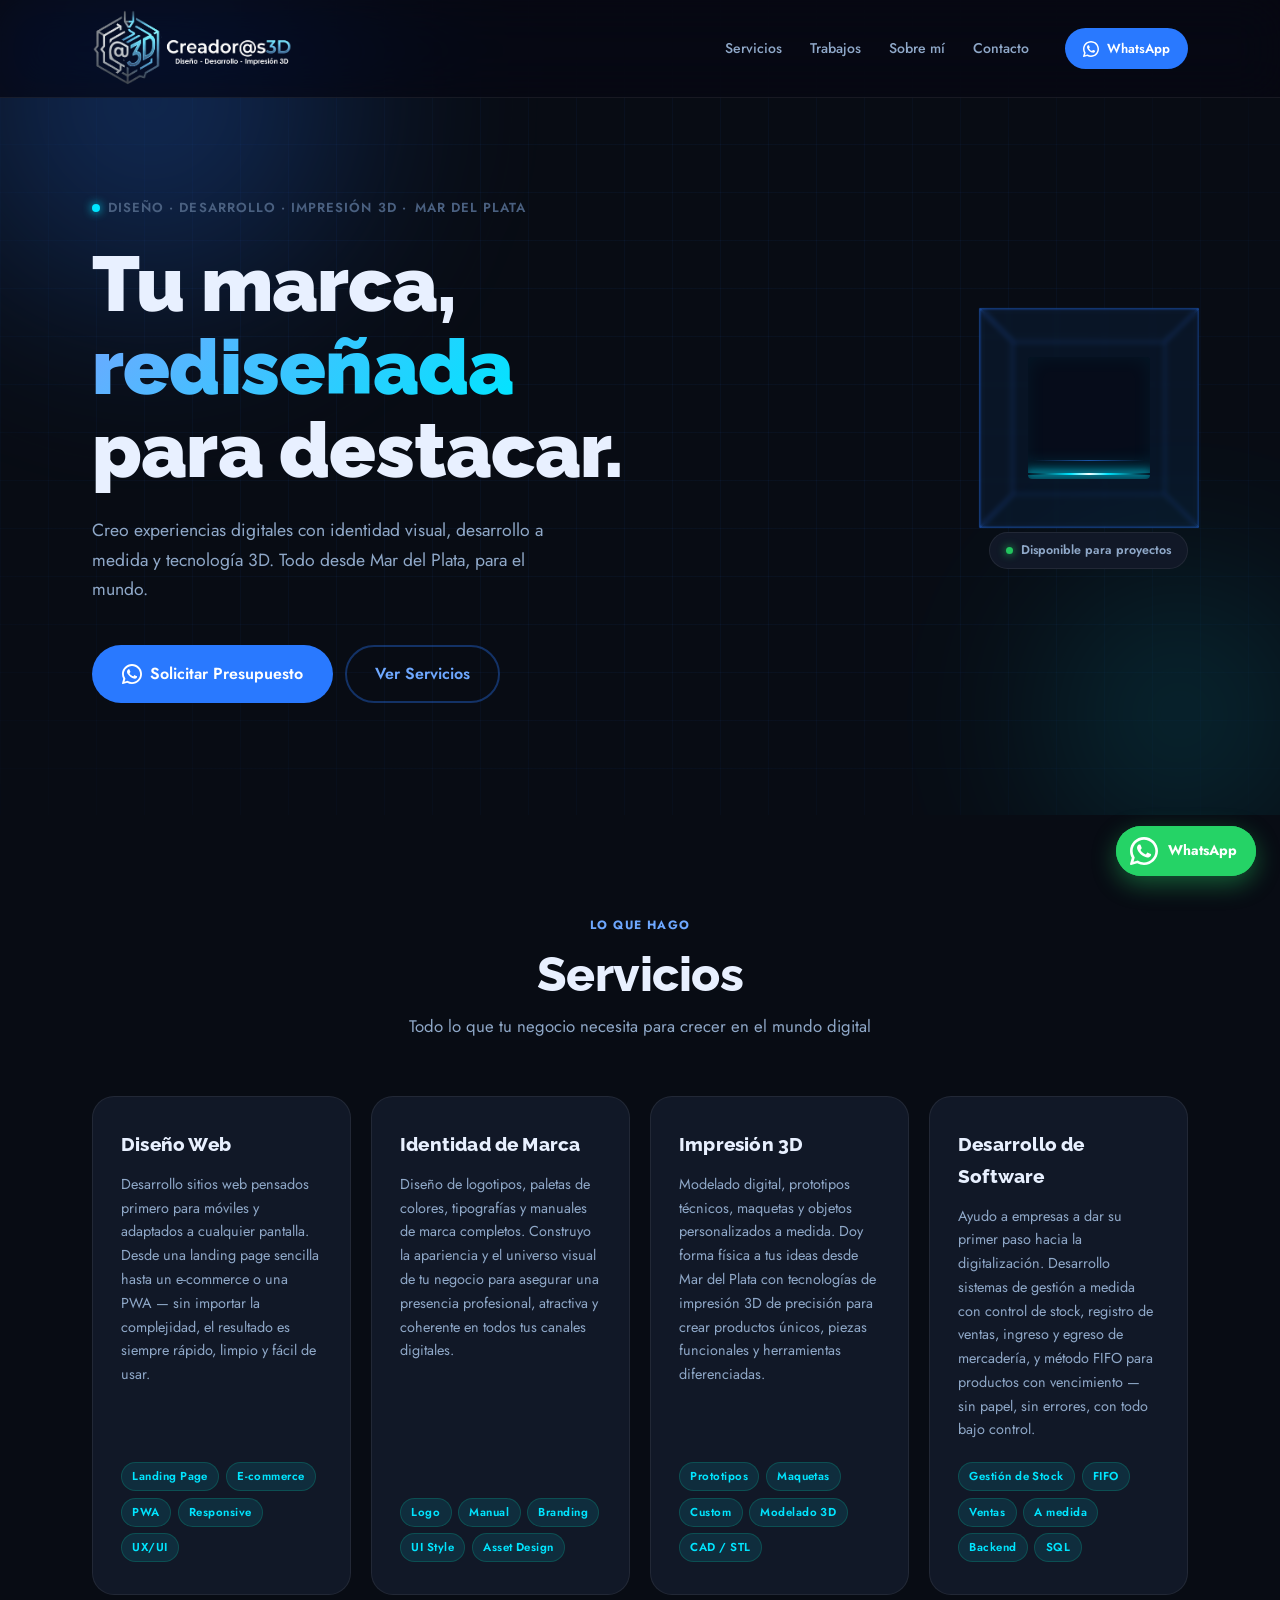
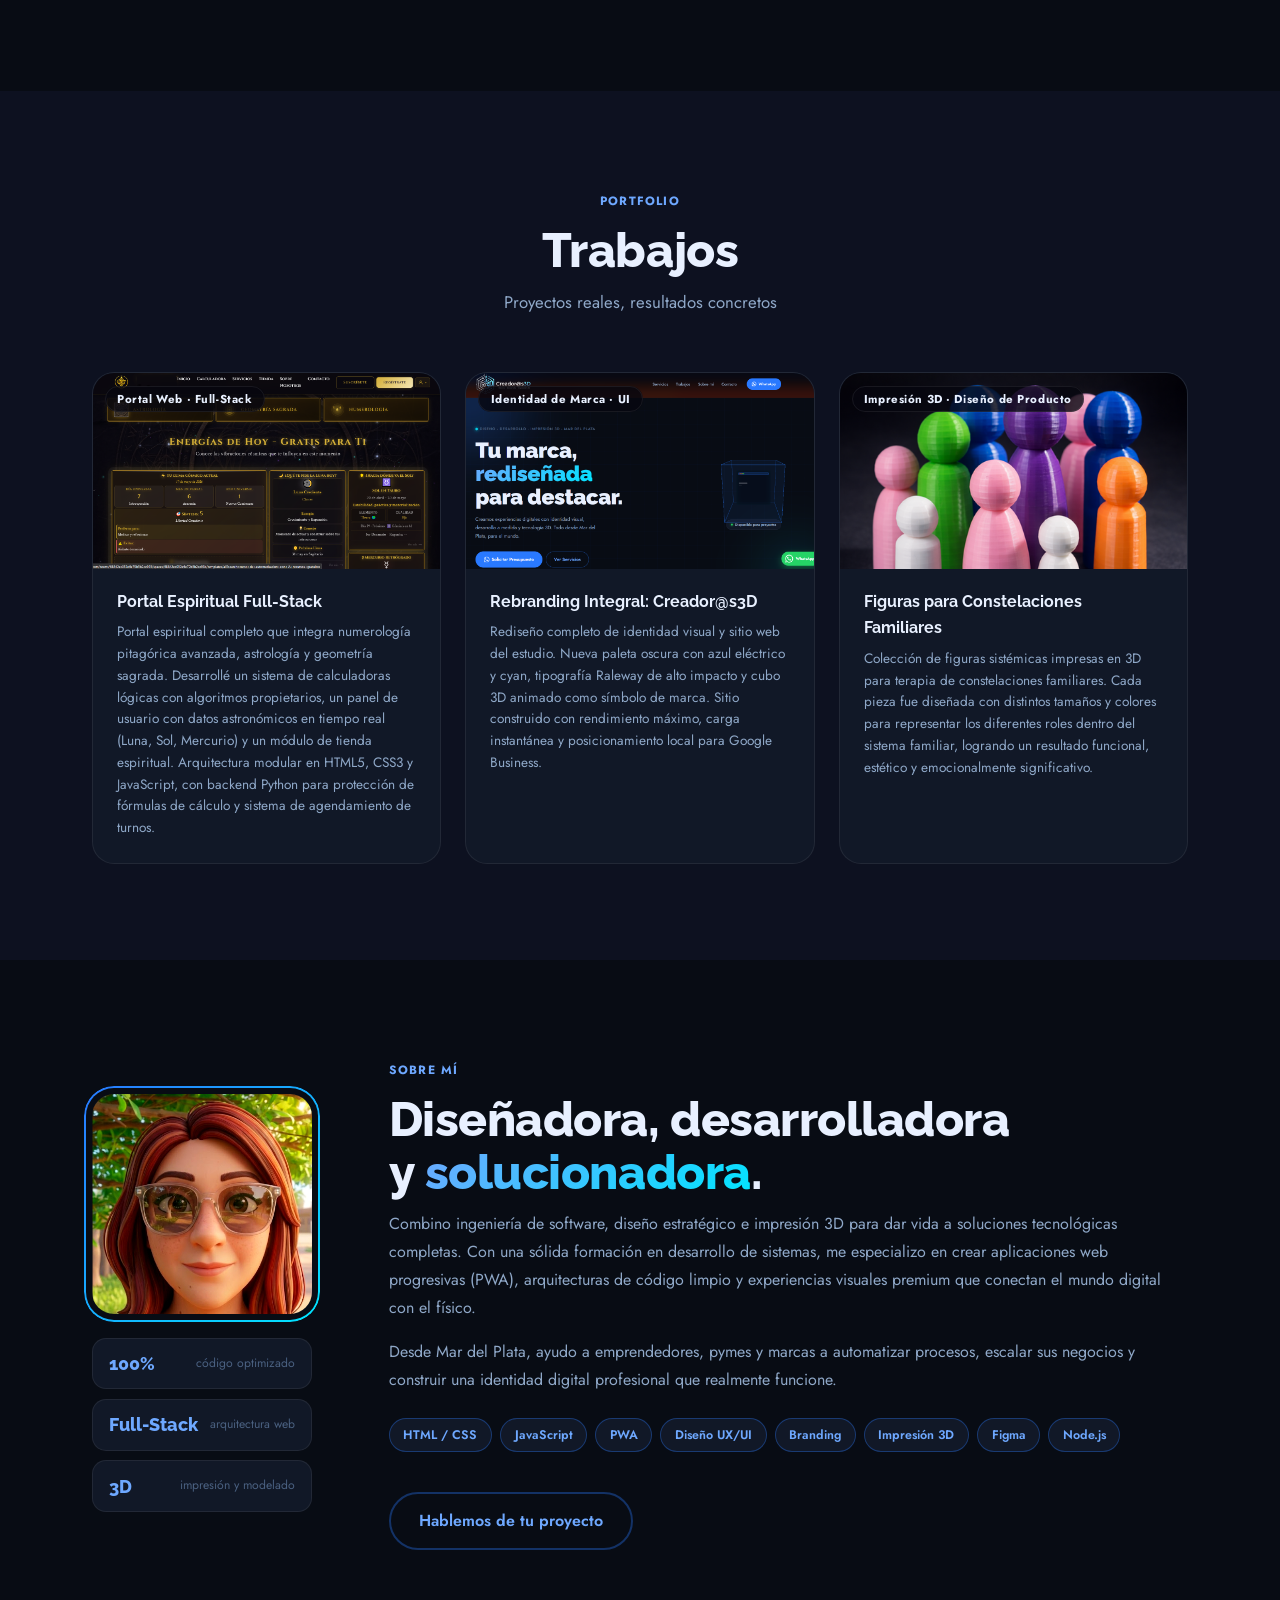
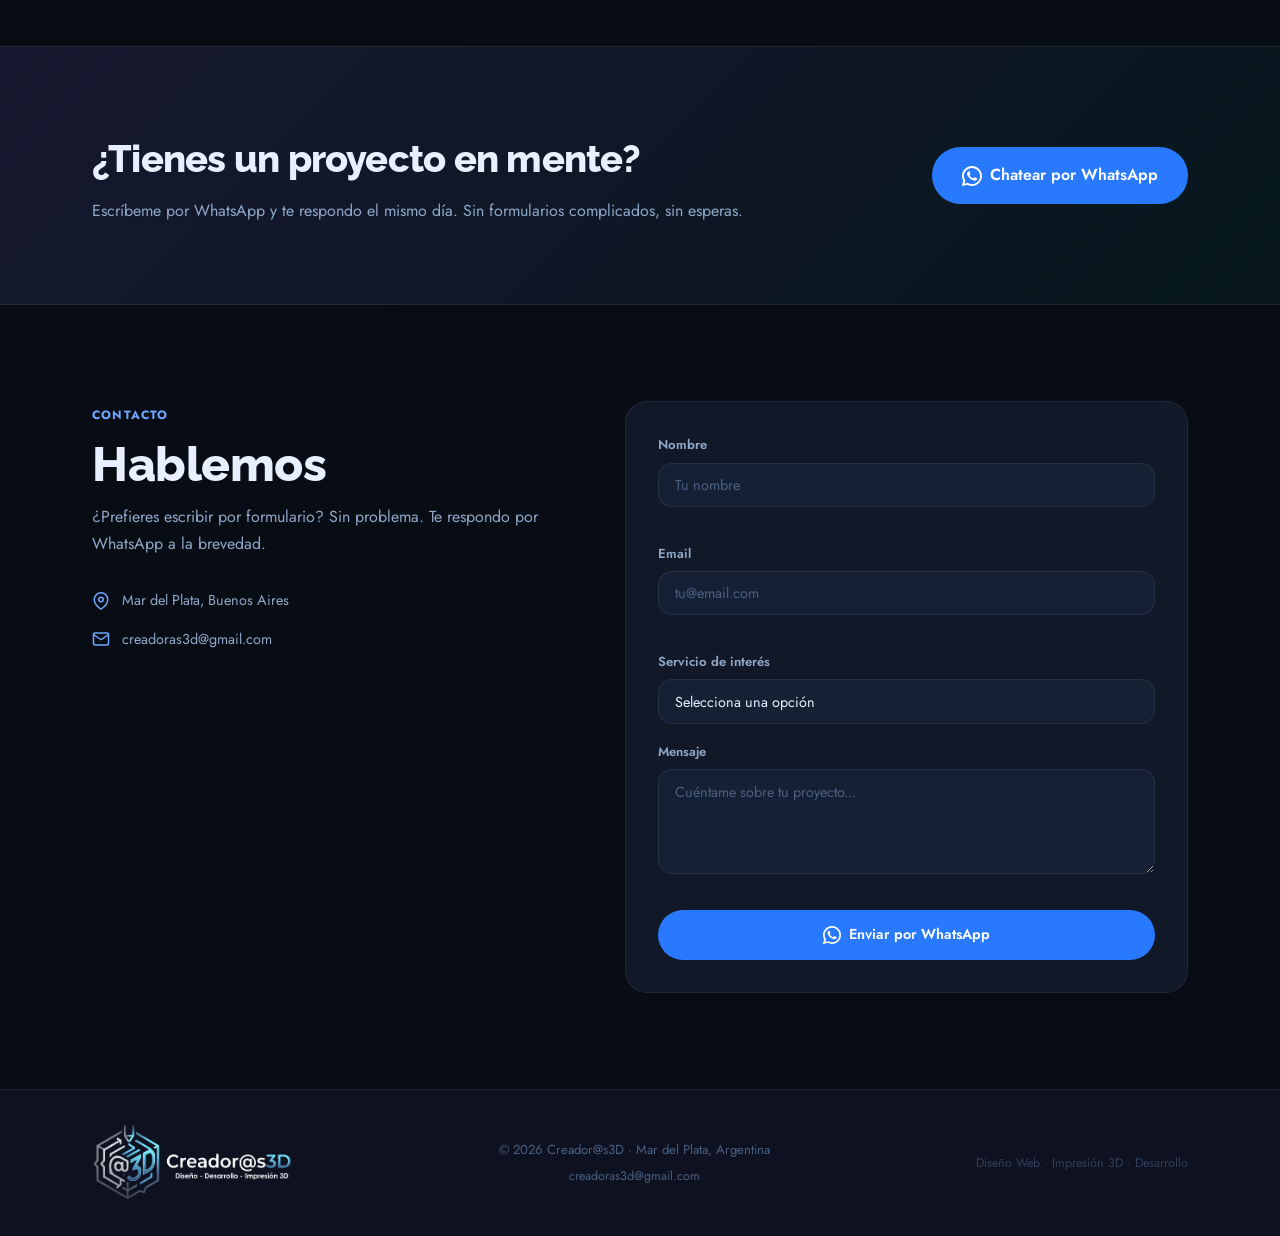
==== commit a8fcd6be: "feat: activar formulario de contacto con Netlify Forms El formulario ahora envía los datos a Netlify" ====
--- a/index.html
+++ b/index.html
@@ -18,24 +18,24 @@
   <meta name="geo.placename" content="Mar del Plata, Buenos Aires, Argentina" />
   <meta name="geo.position" content="-38.0023;-57.5575" />
   <meta name="ICBM" content="-38.0023, -57.5575" />
-  <link rel="canonical" href="https://akhemy.github.io/creadores3d/" />
-  <link rel="alternate" hreflang="es-AR" href="https://akhemy.github.io/creadores3d/" />
+  <link rel="canonical" href="https://creadoras3d.com.ar/" />
+  <link rel="alternate" hreflang="es-AR" href="https://creadoras3d.com.ar/" />
 
   <!-- ─── Open Graph ─── -->
   <meta property="og:type" content="website" />
   <meta property="og:locale" content="es_AR" />
   <meta property="og:site_name" content="Creador@s3D" />
-  <meta property="og:url" content="https://akhemy.github.io/creadores3d/" />
+  <meta property="og:url" content="https://creadoras3d.com.ar/" />
   <meta property="og:title" content="Diseño Web y Impresión 3D en Mar del Plata | Creador@s3D" />
   <meta property="og:description"
     content="Diseño web moderno, PWAs e impresión 3D en Mar del Plata. Sitios rápidos y económicos para emprendedores y pymes. Presupuesto sin cargo." />
-  <meta property="og:image" content="https://akhemy.github.io/creadores3d/images/dise%C3%B1osweb.png" />
+  <meta property="og:image" content="https://creadoras3d.com.ar/images/dise%C3%B1osweb.png" />
   <meta property="og:image:width" content="1200" />
   <meta property="og:image:height" content="630" />
   <meta name="twitter:card" content="summary_large_image" />
   <meta name="twitter:title" content="Diseño Web y Impresión 3D en Mar del Plata | Creador@s3D" />
   <meta name="twitter:description" content="Diseño web moderno, PWAs e impresión 3D en Mar del Plata. Presupuesto sin cargo. WhatsApp: 223 342-2297" />
-  <meta name="twitter:image" content="https://akhemy.github.io/creadores3d/images/dise%C3%B1osweb.png" />
+  <meta name="twitter:image" content="https://creadoras3d.com.ar/images/dise%C3%B1osweb.png" />
 
   <!-- ─── Favicon ─── -->
   <link rel="icon" href="icons/icon.svg" type="image/svg+xml" />
@@ -56,11 +56,11 @@
     {
       "@context": "https://schema.org",
       "@type": ["LocalBusiness", "ProfessionalService"],
-      "@id": "https://akhemy.github.io/creadores3d/#business",
+      "@id": "https://creadoras3d.com.ar/#business",
       "name": "Creador@s3D",
       "alternateName": "Creadores3D",
-      "image": "https://akhemy.github.io/creadores3d/images/dise%C3%B1osweb.png",
-      "logo": "https://akhemy.github.io/creadores3d/icons/icon.svg",
+      "image": "https://creadoras3d.com.ar/images/dise%C3%B1osweb.png",
+      "logo": "https://creadoras3d.com.ar/icons/icon.svg",
       "description": "Estudio de diseño web, desarrollo de software e impresión 3D en Mar del Plata. Creamos PWAs, landing pages, identidad de marca y prototipos 3D para emprendedores y pymes.",
       "address": {
         "@type": "PostalAddress",
@@ -77,7 +77,7 @@
         { "@type": "City",    "name": "Mar del Plata" },
         { "@type": "Country", "name": "Argentina" }
       ],
-      "url": "https://akhemy.github.io/creadores3d/",
+      "url": "https://creadoras3d.com.ar/",
       "telephone": "+54-9-223-342-2297",
       "email": "creadoras3d@gmail.com",
       "priceRange": "$$",
@@ -138,20 +138,20 @@
     {
       "@context": "https://schema.org",
       "@type": "WebSite",
-      "@id": "https://akhemy.github.io/creadores3d/#website",
-      "url": "https://akhemy.github.io/creadores3d/",
+      "@id": "https://creadoras3d.com.ar/#website",
+      "url": "https://creadoras3d.com.ar/",
       "name": "Creador@s3D",
       "description": "Diseño web y impresión 3D en Mar del Plata",
       "inLanguage": "es-AR",
-      "publisher": { "@id": "https://akhemy.github.io/creadores3d/#business" }
+      "publisher": { "@id": "https://creadoras3d.com.ar/#business" }
     },
     {
       "@context": "https://schema.org",
       "@type": "Person",
-      "@id": "https://akhemy.github.io/creadores3d/#owner",
+      "@id": "https://creadoras3d.com.ar/#owner",
       "name": "Pamela",
       "jobTitle": "Diseñadora Web y Desarrolladora Full-Stack",
-      "worksFor": { "@id": "https://akhemy.github.io/creadores3d/#business" },
+      "worksFor": { "@id": "https://creadoras3d.com.ar/#business" },
       "address": {
         "@type": "PostalAddress",
         "addressLocality": "Mar del Plata",
@@ -580,7 +580,12 @@
           </ul>
         </div>
 
-        <form id="contact-form" class="contact__form reveal" novalidate aria-label="Formulario de contacto">
+        <form id="contact-form" class="contact__form reveal"
+              name="contacto" method="POST"
+              data-netlify="true" netlify-honeypot="bot-field"
+              novalidate aria-label="Formulario de contacto">
+          <input type="hidden" name="form-name" value="contacto" />
+          <p style="display:none"><label>No completar: <input name="bot-field" /></label></p>
           <div class="form-group">
             <label for="name">Nombre</label>
             <input type="text" id="name" name="name" required
--- a/css/styles.css
+++ b/css/styles.css
@@ -738,11 +738,6 @@
   border-color: #f87171;
 }
 
-.form__note {
-  font-size: .75rem;
-  color: var(--color-text-muted);
-  text-align: center;
-}
 
 /* ════════════════════════════════════════
    FOOTER
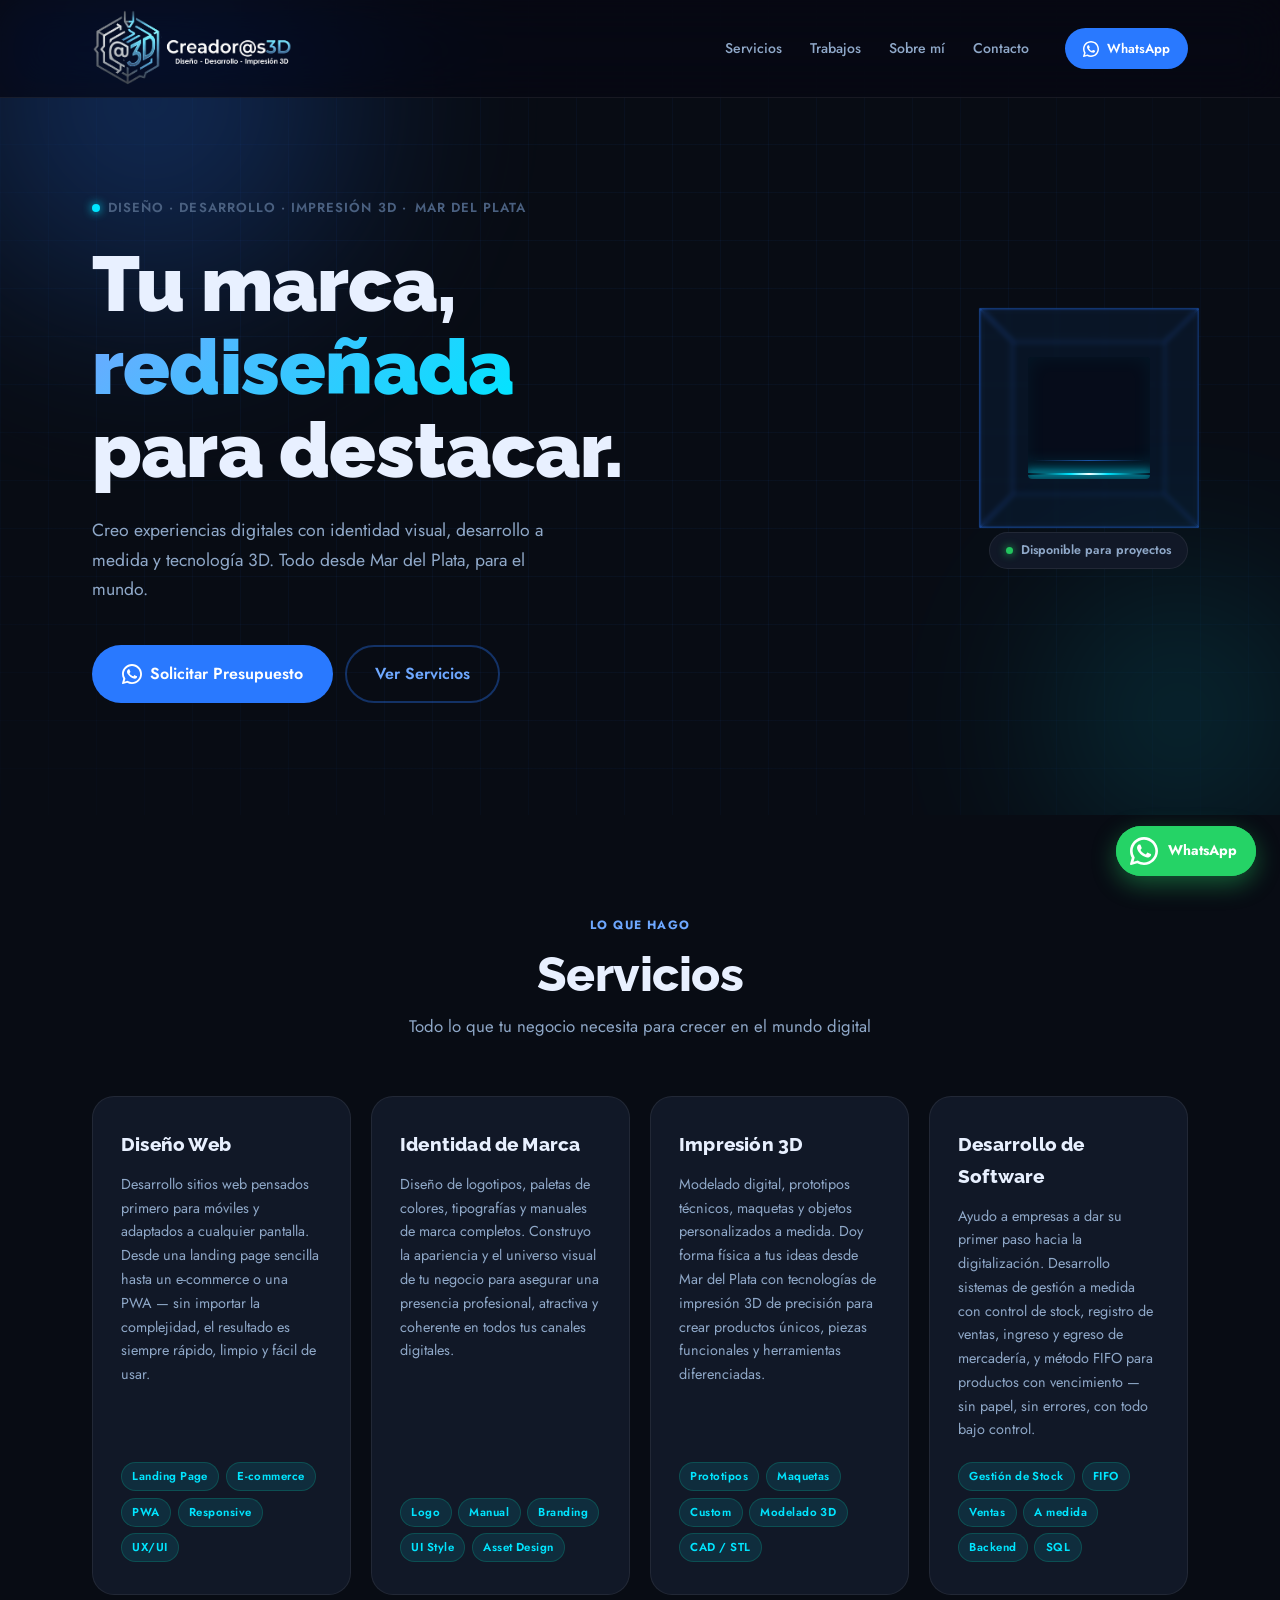
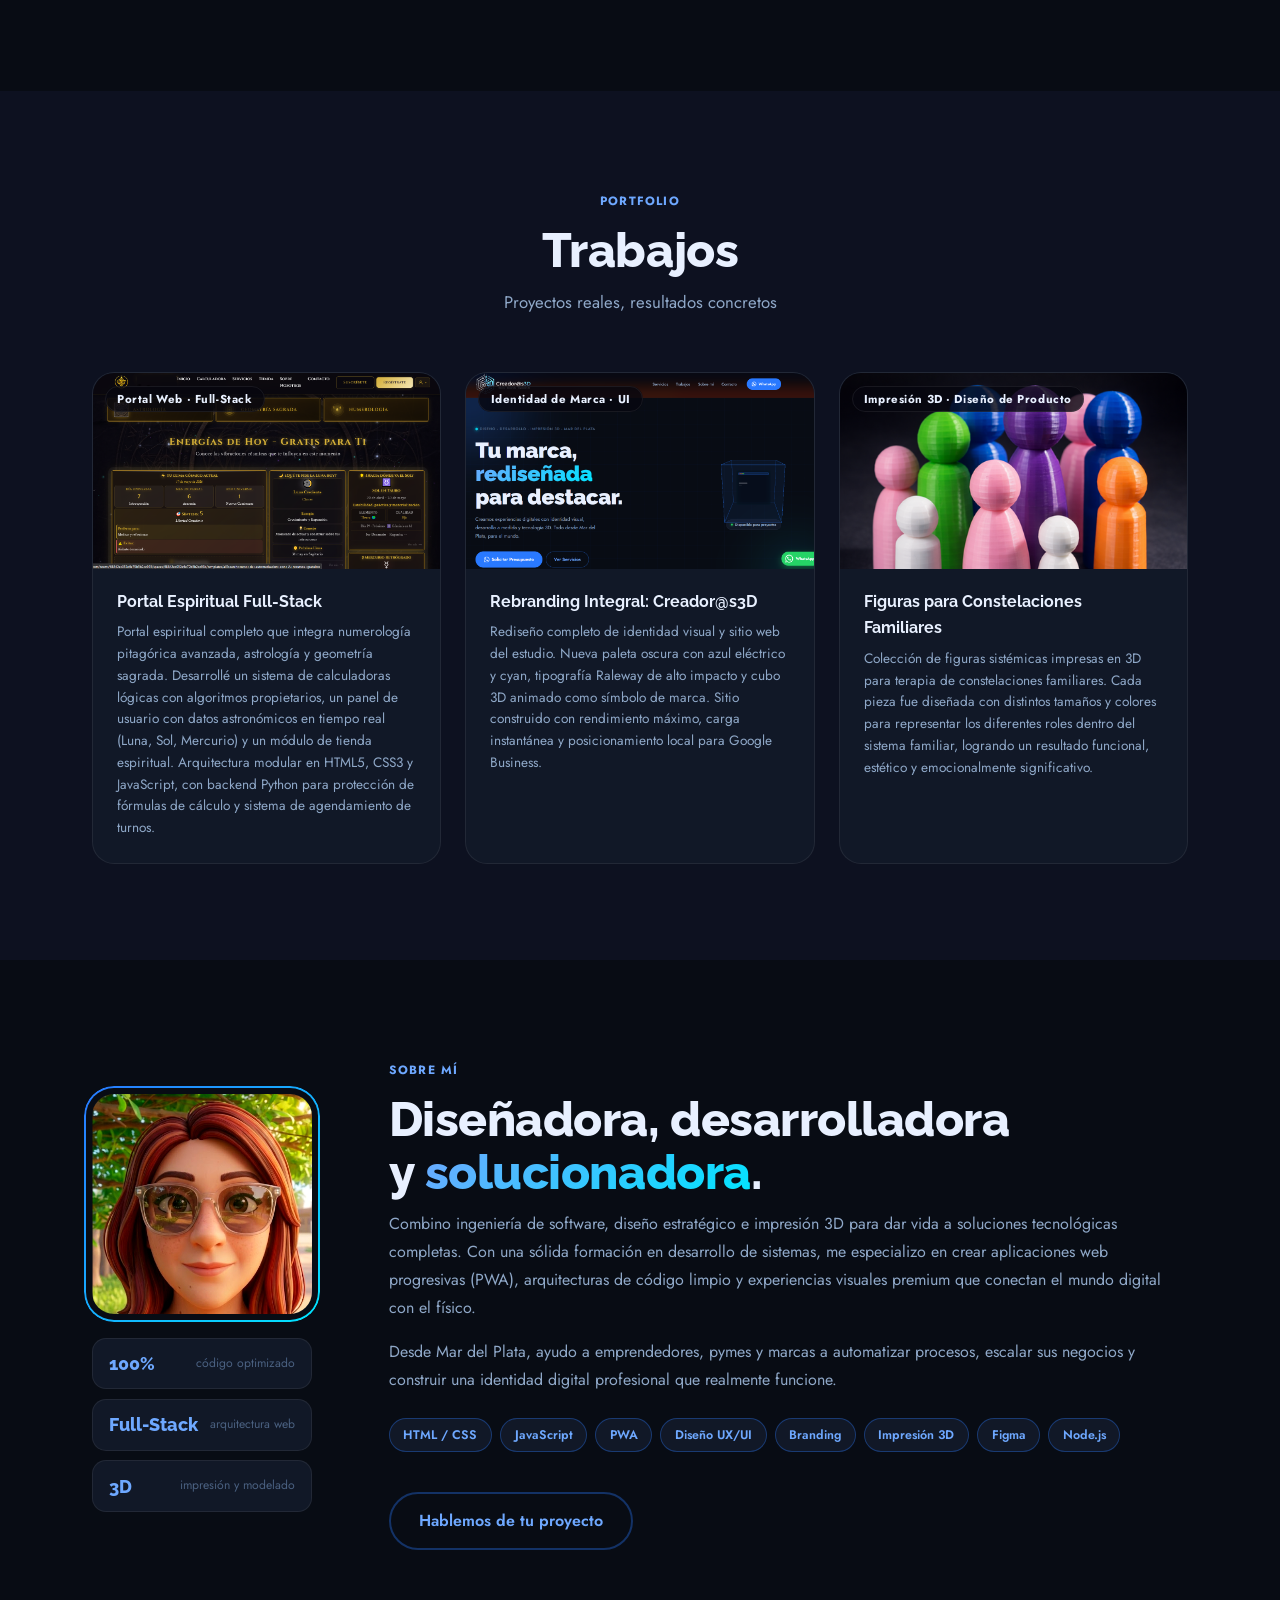
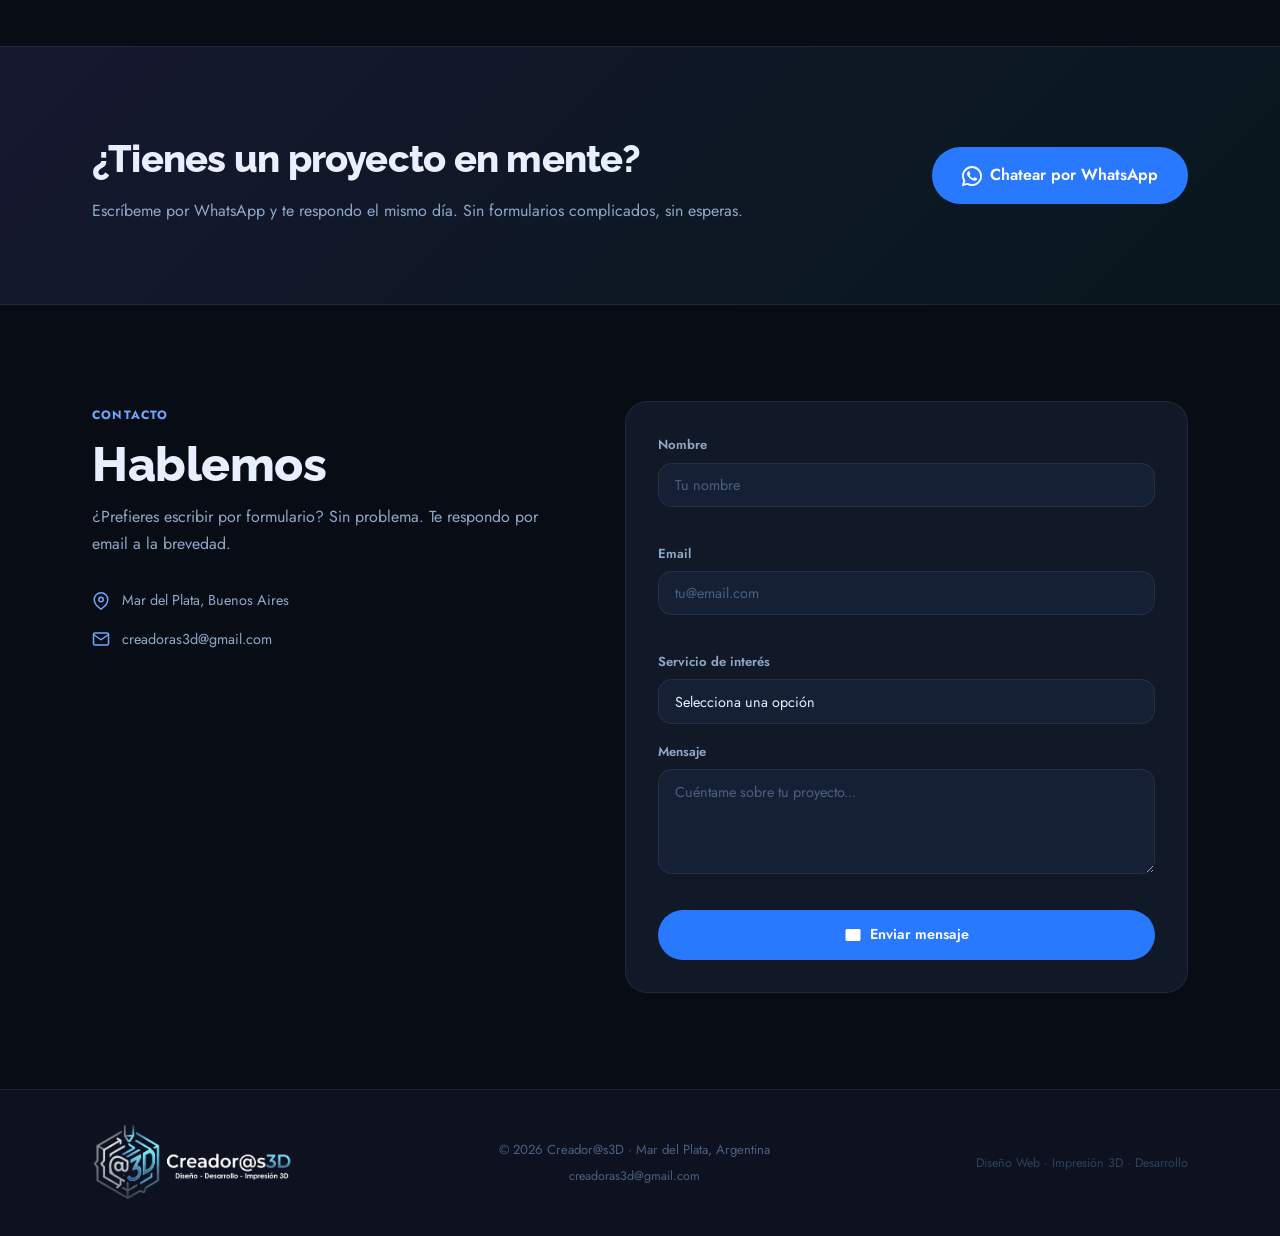
==== commit bbca4292: "feat: formulario envía por email en lugar de WhatsApp - Quita el redirect a WhatsApp después del env" ====
--- a/index.html
+++ b/index.html
@@ -562,7 +562,7 @@
           <h2 id="contacto-heading" class="section__title">Hablemos</h2>
           <p class="contact__desc">
             ¿Prefieres escribir por formulario? Sin problema.
-            Te respondo por WhatsApp a la brevedad.
+            Te respondo por email a la brevedad.
           </p>
           <ul class="contact__list" role="list">
             <li>
@@ -617,9 +617,9 @@
           </div>
           <button type="submit" class="btn btn--primary btn--full">
             <svg aria-hidden="true" width="18" height="18" viewBox="0 0 24 24" fill="currentColor">
-              <path d="M17.472 14.382c-.297-.149-1.758-.867-2.03-.967-.273-.099-.471-.148-.67.15-.197.297-.767.966-.94 1.164-.173.199-.347.223-.644.075-.297-.15-1.255-.463-2.39-1.475-.883-.788-1.48-1.761-1.653-2.059-.173-.297-.018-.458.13-.606.134-.133.298-.347.446-.52.149-.174.198-.298.298-.497.099-.198.05-.371-.025-.52-.075-.149-.669-1.612-.916-2.207-.242-.579-.487-.5-.669-.51-.173-.008-.371-.01-.57-.01-.198 0-.52.074-.792.372-.272.297-1.04 1.016-1.04 2.479 0 1.462 1.065 2.875 1.213 3.074.149.198 2.096 3.2 5.077 4.487.709.306 1.262.489 1.694.625.712.227 1.36.195 1.871.118.571-.085 1.758-.719 2.006-1.413.248-.694.248-1.289.173-1.413-.074-.124-.272-.198-.57-.347zM12 21.75c-1.784 0-3.45-.465-4.951-1.354l-.355-.21-3.684 1.05 1.05-3.686-.21-.354A9.712 9.712 0 0 1 2.25 12C2.25 6.615 6.615 2.25 12 2.25S21.75 6.615 21.75 12 17.385 21.75 12 21.75zM12 0C5.373 0 0 5.373 0 12c0 2.123.554 4.118 1.528 5.847L.057 23.012a.75.75 0 0 0 .93.93l5.165-1.471A11.942 11.942 0 0 0 12 24c6.627 0 12-5.373 12-12S18.627 0 12 0z"/>
+              <path d="M4 4h16c1.1 0 2 .9 2 2v12c0 1.1-.9 2-2 2H4c-1.1 0-2-.9-2-2V6c0-1.1.9-2 2-2z"/><polyline points="22,6 12,13 2,6"/>
             </svg>
-            Enviar por WhatsApp
+            Enviar mensaje
           </button>
         </form>
       </div>
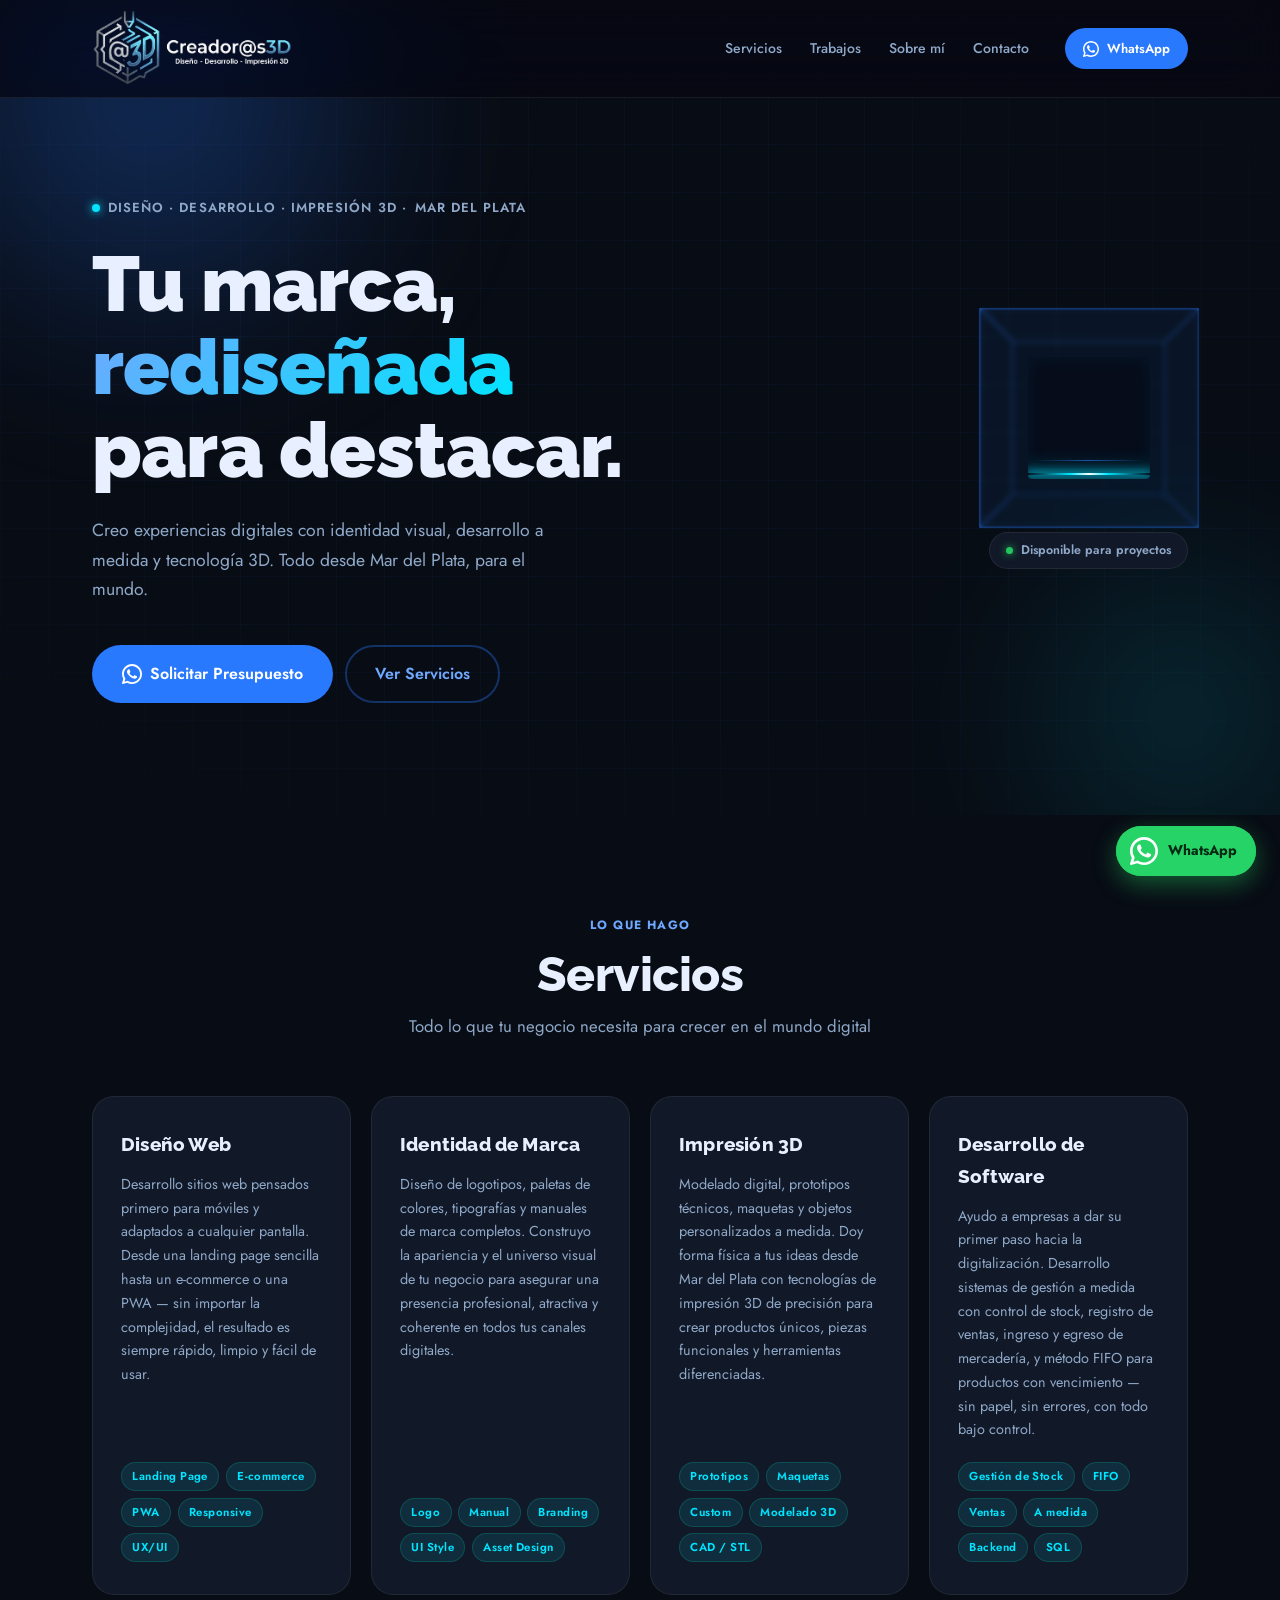
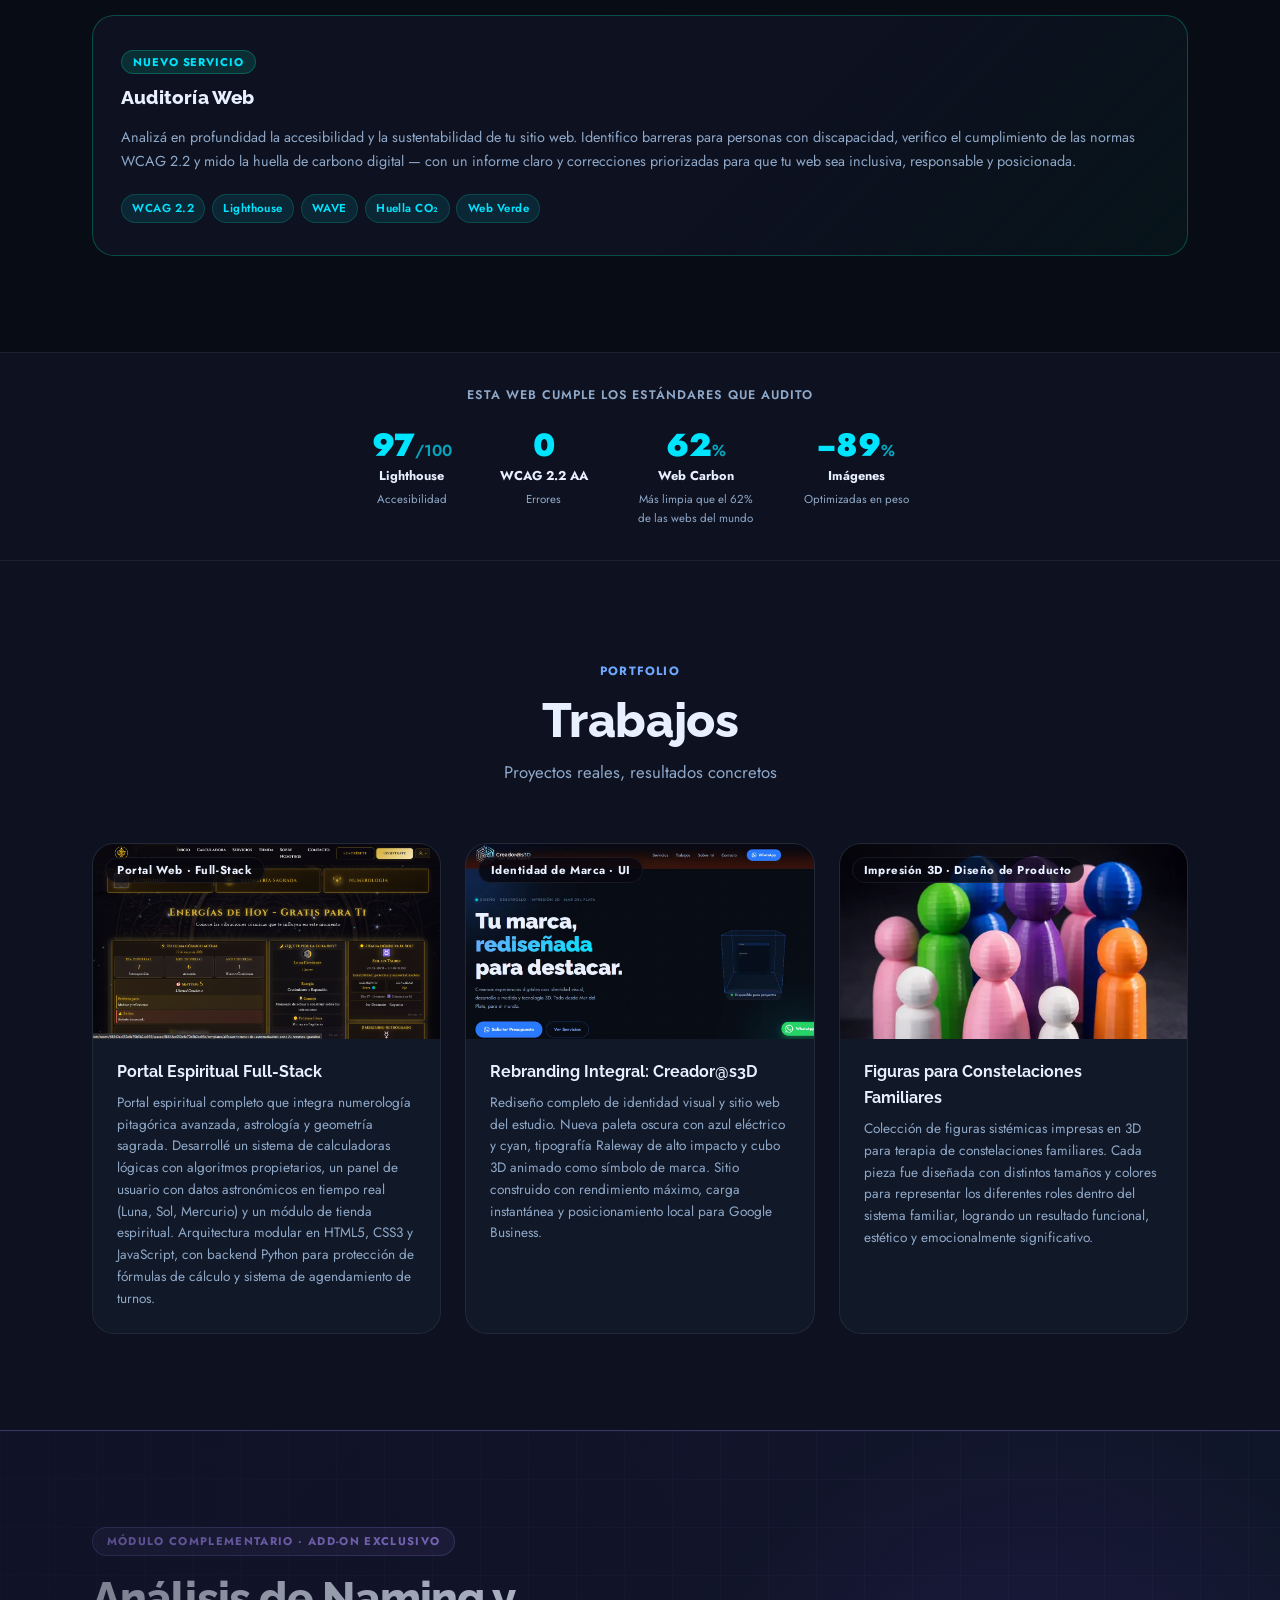
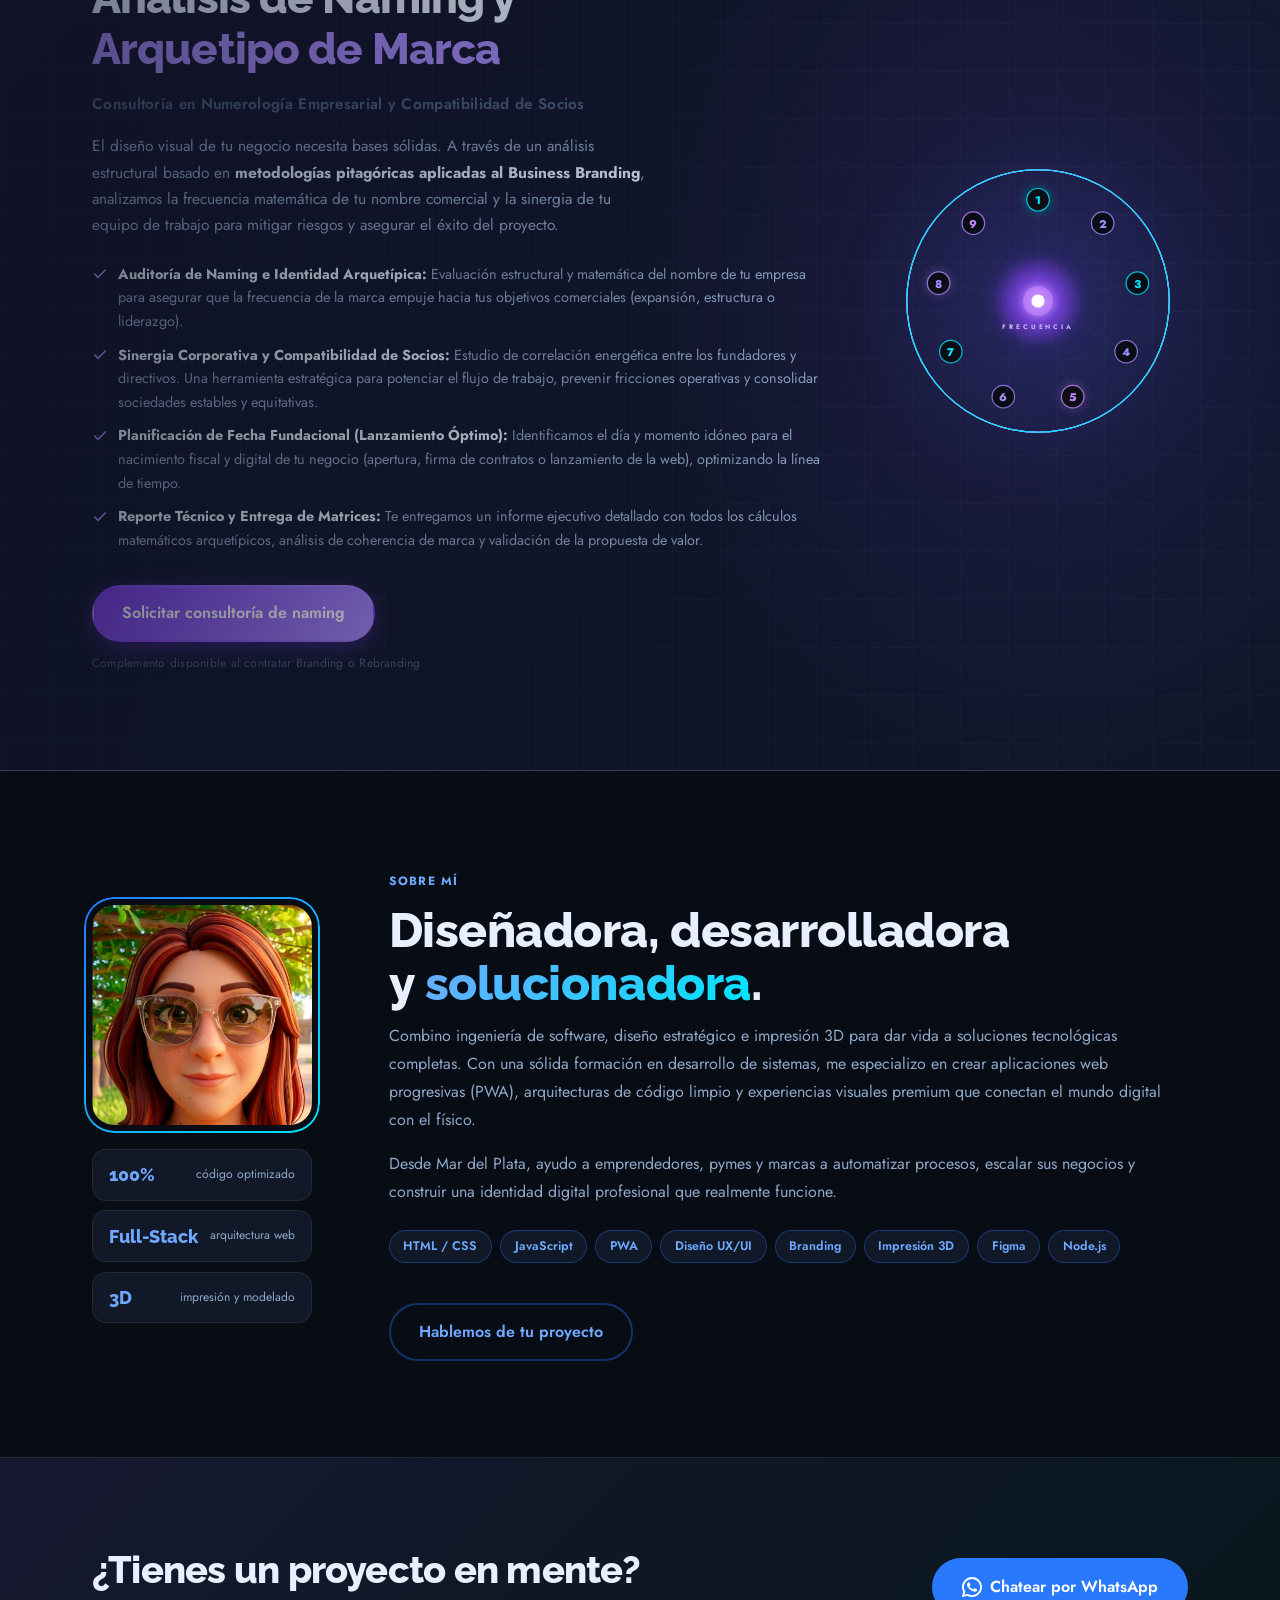
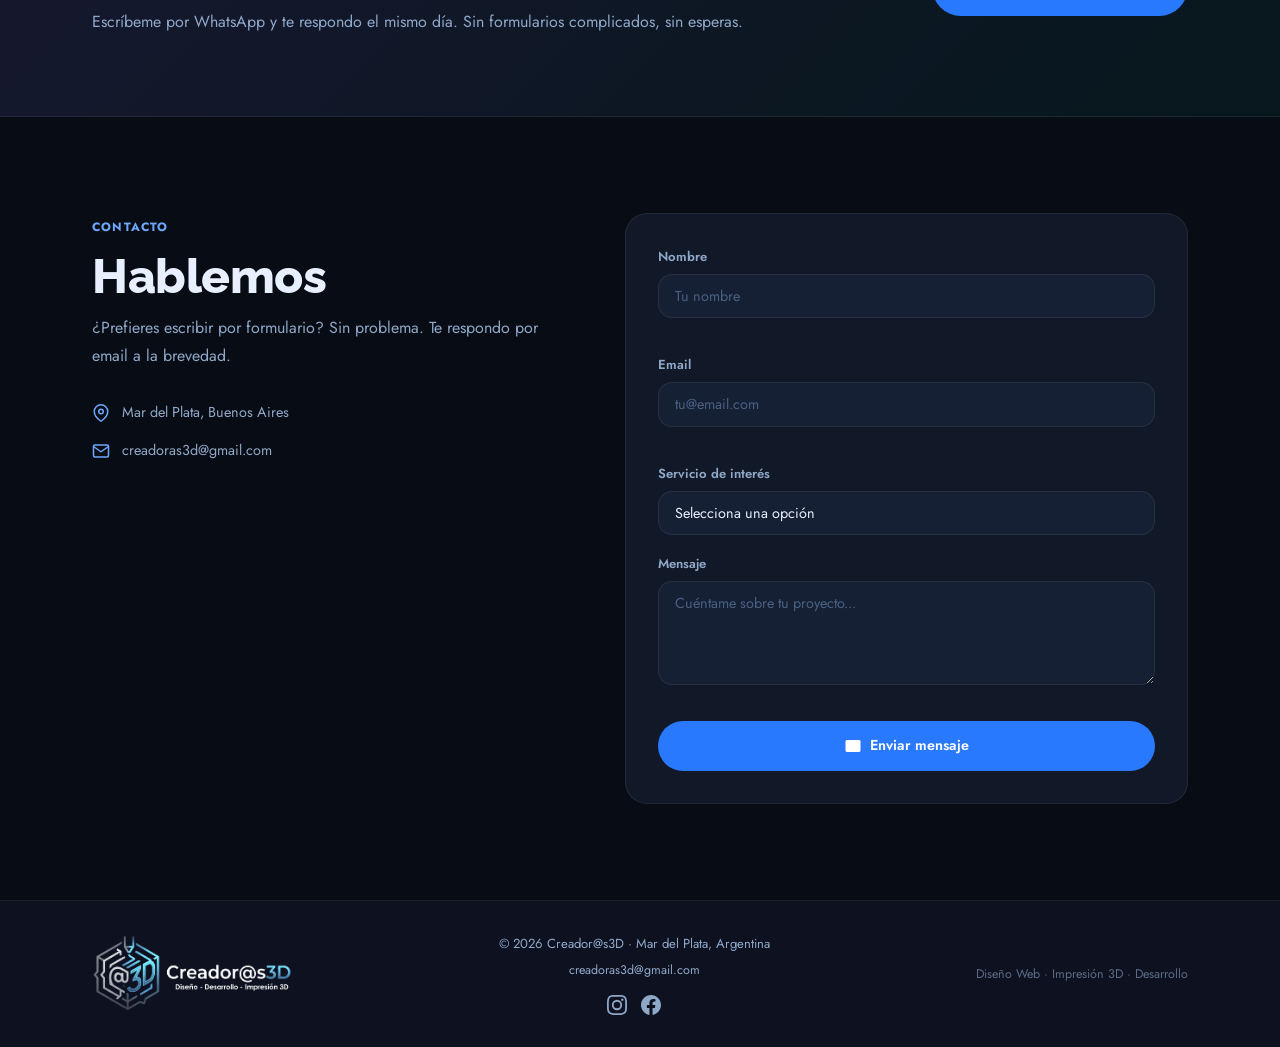
==== commit 1a923df2: "feat: auditoría web, métricas, imágenes WebP, contraste y Google Maps - Nuevo servicio: Auditoría We" ====
--- a/index.html
+++ b/index.html
@@ -6,11 +6,11 @@
   <meta name="theme-color" content="#2979ff" />
 
   <!-- ─── SEO Local ─── -->
-  <title>Diseño Web y Impresión 3D en Mar del Plata | Creador@s3D</title>
+  <title>Diseño Web, Branding e Impresión 3D en Mar del Plata | Creador@s3D</title>
   <meta name="description"
-    content="Diseño web moderno, PWAs e impresión 3D en Mar del Plata. Sitios rápidos y económicos para emprendedores y pymes. Presupuesto sin cargo. WhatsApp: 223 342-2297" />
+    content="Diseño web, identidad de marca estratégica e impresión 3D en Mar del Plata. Incluye análisis numerológico aplicado al naming y business branding para pymes y profesionales. Presupuesto sin cargo." />
   <meta name="keywords"
-    content="diseño web mar del plata, impresión 3D mar del plata, desarrollo web mar del plata, PWA mar del plata, sitios web económicos, branding mar del plata, identidad de marca, landing page, e-commerce, creadores3d, creadoras3d" />
+    content="diseño web mar del plata, branding mar del plata, identidad de marca estratégica, numerología empresarial, auditoría de naming, análisis de nombre de marca, impresión 3D mar del plata, desarrollo web mar del plata, landing page, e-commerce, diseño de identidad de marca estratégico mar del plata, creadores3d, creadoras3d" />
   <meta name="author" content="Creador@s3D" />
   <meta name="robots" content="index, follow" />
   <meta name="language" content="es" />
@@ -26,9 +26,9 @@
   <meta property="og:locale" content="es_AR" />
   <meta property="og:site_name" content="Creador@s3D" />
   <meta property="og:url" content="https://creadoras3d.com.ar/" />
-  <meta property="og:title" content="Diseño Web y Impresión 3D en Mar del Plata | Creador@s3D" />
+  <meta property="og:title" content="Diseño Web, Branding e Impresión 3D en Mar del Plata | Creador@s3D" />
   <meta property="og:description"
-    content="Diseño web moderno, PWAs e impresión 3D en Mar del Plata. Sitios rápidos y económicos para emprendedores y pymes. Presupuesto sin cargo." />
+    content="Diseño web, identidad de marca estratégica e impresión 3D en Mar del Plata. Análisis numerológico aplicado al naming para pymes y profesionales." />
   <meta property="og:image" content="https://creadoras3d.com.ar/images/dise%C3%B1osweb.png" />
   <meta property="og:image:width" content="1200" />
   <meta property="og:image:height" content="630" />
@@ -328,7 +328,7 @@
             <h3 class="card__title">Diseño Web</h3>
             <p class="card__desc">Desarrollo sitios web pensados primero para móviles y adaptados a cualquier pantalla. Desde una landing page sencilla hasta un e-commerce o una PWA — sin importar la complejidad, el resultado es siempre rápido, limpio y fácil de usar.</p>
             <ul class="card__tags" aria-label="Tecnologías">
-              <li>Landing Page</li><li>E-commerce</li><li>PWA</li><li>Responsive</li><li>UX/UI</li>
+              <li data-tip="Página de una sola pantalla para presentar tu negocio o captar clientes.">Landing Page</li><li data-tip="Tienda online con catálogo, carrito y pagos integrados.">E-commerce</li><li data-tip="App web que se instala en el celular sin pasar por la tienda de apps.">PWA</li><li data-tip="El sitio se adapta solo a cualquier pantalla: celular, tablet o computadora.">Responsive</li><li data-tip="Diseño centrado en que sea fácil de usar y agradable de ver.">UX/UI</li>
             </ul>
           </article>
 
@@ -336,7 +336,7 @@
             <h3 class="card__title">Identidad de Marca</h3>
             <p class="card__desc">Diseño de logotipos, paletas de colores, tipografías y manuales de marca completos. Construyo la apariencia y el universo visual de tu negocio para asegurar una presencia profesional, atractiva y coherente en todos tus canales digitales.</p>
             <ul class="card__tags" aria-label="Incluye">
-              <li>Logo</li><li>Manual</li><li>Branding</li><li>UI Style</li><li>Asset Design</li>
+              <li data-tip="El símbolo visual que representa e identifica a tu negocio.">Logo</li><li data-tip="Guía con las reglas de uso de tu marca: colores, tipografías y logos.">Manual</li><li data-tip="Construcción completa de la personalidad visual de tu negocio.">Branding</li><li data-tip="Definición del estilo visual para tus canales digitales: botones, colores y tipografías.">UI Style</li><li data-tip="Íconos, banners y gráficos listos para usar en redes y web.">Asset Design</li>
             </ul>
           </article>
 
@@ -344,7 +344,7 @@
             <h3 class="card__title">Impresión 3D</h3>
             <p class="card__desc">Modelado digital, prototipos técnicos, maquetas y objetos personalizados a medida. Doy forma física a tus ideas desde Mar del Plata con tecnologías de impresión 3D de precisión para crear productos únicos, piezas funcionales y herramientas diferenciadas.</p>
             <ul class="card__tags" aria-label="Tipos">
-              <li>Prototipos</li><li>Maquetas</li><li>Custom</li><li>Modelado 3D</li><li>CAD / STL</li>
+              <li data-tip="Primera versión física de un producto para probar antes de fabricar en serie.">Prototipos</li><li data-tip="Modelo a escala de un espacio o producto para verlo y tocarlo antes de construirlo.">Maquetas</li><li data-tip="Objetos únicos diseñados y fabricados exactamente a tu medida.">Custom</li><li data-tip="Creación del diseño digital en 3D antes de imprimirlo.">Modelado 3D</li><li data-tip="Formatos de archivo técnico usados para diseñar e imprimir en 3D con precisión.">CAD / STL</li>
             </ul>
           </article>
 
@@ -352,9 +352,51 @@
             <h3 class="card__title">Desarrollo de Software</h3>
             <p class="card__desc">Ayudo a empresas a dar su primer paso hacia la digitalización. Desarrollo sistemas de gestión a medida con control de stock, registro de ventas, ingreso y egreso de mercadería, y método FIFO para productos con vencimiento — sin papel, sin errores, con todo bajo control.</p>
             <ul class="card__tags" aria-label="Tecnologías">
-              <li>Gestión de Stock</li><li>FIFO</li><li>Ventas</li><li>A medida</li><li>Backend</li><li>SQL</li>
+              <li data-tip="Control digital de todo lo que entra y sale de tu depósito o negocio.">Gestión de Stock</li><li data-tip="Método que asegura vender primero lo más antiguo — ideal para productos con vencimiento.">FIFO</li><li data-tip="Registro y seguimiento de todas tus ventas desde un sistema propio.">Ventas</li><li data-tip="Sistema diseñado para cómo trabaja tu negocio, no uno genérico de paquete.">A medida</li><li data-tip="La parte del sistema que procesa y guarda toda la información de forma segura.">Backend</li><li data-tip="Base de datos organizada para guardar y consultar información de forma eficiente.">SQL</li>
             </ul>
           </article>
+
+          <article class="card card--audit reveal" style="--delay: 320ms">
+            <div class="card__audit-header">
+              <span class="card__audit-badge">Nuevo servicio</span>
+            </div>
+            <h3 class="card__title">Auditoría Web</h3>
+            <p class="card__desc">Analizá en profundidad la accesibilidad y la sustentabilidad de tu sitio web. Identifico barreras para personas con discapacidad, verifico el cumplimiento de las normas WCAG 2.2 y mido la huella de carbono digital — con un informe claro y correcciones priorizadas para que tu web sea inclusiva, responsable y posicionada.</p>
+            <ul class="card__tags" aria-label="Incluye">
+              <li data-tip="Estándar internacional de accesibilidad web — asegura que tu sitio sea usable por personas con discapacidad.">WCAG 2.2</li><li data-tip="Herramienta de Google que mide accesibilidad, rendimiento y SEO con puntaje de 0 a 100.">Lighthouse</li><li data-tip="Extensión que detecta errores de accesibilidad y los muestra visualmente sobre la página.">WAVE</li><li data-tip="Medición del CO₂ que genera tu web en cada visita y comparativa global.">Huella CO₂</li><li data-tip="Verifica si tu hosting usa energía renovable certificada.">Web Verde</li>
+            </ul>
+          </article>
+        </div>
+      </div>
+    </section>
+
+    <!-- ════════════════════════════════════
+         MÉTRICAS DE LA WEB
+    ════════════════════════════════════ -->
+    <section class="web-metrics reveal" aria-label="Métricas de calidad de esta web">
+      <div class="container web-metrics__inner">
+        <p class="web-metrics__label">Esta web cumple los estándares que audito</p>
+        <div class="web-metrics__grid">
+          <div class="web-metric">
+            <span class="web-metric__score">97<small>/100</small></span>
+            <span class="web-metric__name">Lighthouse</span>
+            <span class="web-metric__desc">Accesibilidad</span>
+          </div>
+          <div class="web-metric">
+            <span class="web-metric__score">0</span>
+            <span class="web-metric__name">WCAG 2.2 AA</span>
+            <span class="web-metric__desc">Errores</span>
+          </div>
+          <div class="web-metric">
+            <span class="web-metric__score">62<small>%</small></span>
+            <span class="web-metric__name">Web Carbon</span>
+            <span class="web-metric__desc">Más limpia que el 62% de las webs del mundo</span>
+          </div>
+          <div class="web-metric">
+            <span class="web-metric__score">−89<small>%</small></span>
+            <span class="web-metric__name">Imágenes</span>
+            <span class="web-metric__desc">Optimizadas en peso</span>
+          </div>
         </div>
       </div>
     </section>
@@ -375,15 +417,18 @@
           <!-- Proyecto 1: Geometry Atma -->
           <article class="project-card reveal">
             <div class="project-card__img-wrap">
-              <img
-                src="images/Geometry Atma.png"
-                alt="Portal espiritual de numerología, astrología y geometría sagrada"
-                class="project-card__img"
-                loading="lazy"
-                width="600"
-                height="338"
-                onerror="this.style.display='none'; this.nextElementSibling.style.display='flex';"
-              />
+              <picture>
+                <source srcset="images/Geometry Atma.webp" type="image/webp" />
+                <img
+                  src="images/Geometry Atma.png"
+                  alt="Portal espiritual de numerología, astrología y geometría sagrada"
+                  class="project-card__img"
+                  loading="lazy"
+                  width="600"
+                  height="338"
+                  onerror="this.style.display='none'; this.nextElementSibling.style.display='flex';"
+                />
+              </picture>
               <div class="project-card__placeholder" aria-label="Captura de Geometry Atma" style="display:none">
                 <svg width="40" height="40" viewBox="0 0 24 24" fill="none" stroke="currentColor" stroke-width="1" opacity="0.25">
                   <rect x="3" y="3" width="18" height="18" rx="2"/><path d="M3 9h18"/><circle cx="7" cy="6" r=".8" fill="currentColor"/><circle cx="10" cy="6" r=".8" fill="currentColor"/>
@@ -403,15 +448,18 @@
           <!-- Proyecto 2: Rebranding Creador@s3D -->
           <article class="project-card reveal" style="--delay: 100ms">
             <div class="project-card__img-wrap">
-              <img
-                src="images/diseñosweb.png"
-                alt="Rebranding Creador@s3D — diseño web con tema oscuro, tipografía Raleway y cubo 3D animado"
-                class="project-card__img"
-                loading="lazy"
-                width="600"
-                height="338"
-                onerror="this.style.display='none'; this.nextElementSibling.style.display='flex';"
-              />
+              <picture>
+                <source srcset="images/diseñosweb.webp" type="image/webp" />
+                <img
+                  src="images/diseñosweb.png"
+                  alt="Rebranding Creador@s3D — diseño web con tema oscuro, tipografía Raleway y cubo 3D animado"
+                  class="project-card__img"
+                  loading="lazy"
+                  width="600"
+                  height="338"
+                  onerror="this.style.display='none'; this.nextElementSibling.style.display='flex';"
+                />
+              </picture>
               <div class="project-card__placeholder" aria-label="Mockup de identidad de marca Creador@s3D" style="display:none">
                 <svg width="40" height="40" viewBox="0 0 24 24" fill="none" stroke="currentColor" stroke-width="1" opacity="0.25">
                   <circle cx="12" cy="8" r="4"/><path d="M4 20c0-4 3.6-7 8-7s8 3 8 7"/>
@@ -430,15 +478,18 @@
           <!-- Proyecto 3: Figuras para Constelaciones Familiares -->
           <article class="project-card reveal" style="--delay: 200ms">
             <div class="project-card__img-wrap">
-              <img
-                src="images/Constelaciones.png"
-                alt="Figuras impresas en 3D para constelaciones familiares en distintos tamaños y colores"
-                class="project-card__img"
-                loading="lazy"
-                width="600"
-                height="450"
-                onerror="this.style.display='none'; this.nextElementSibling.style.display='flex';"
-              />
+              <picture>
+                <source srcset="images/Constelaciones.webp" type="image/webp" />
+                <img
+                  src="images/Constelaciones.png"
+                  alt="Figuras impresas en 3D para constelaciones familiares en distintos tamaños y colores"
+                  class="project-card__img"
+                  loading="lazy"
+                  width="600"
+                  height="450"
+                  onerror="this.style.display='none'; this.nextElementSibling.style.display='flex';"
+                />
+              </picture>
               <div class="project-card__placeholder" aria-label="Figuras 3D para constelaciones familiares" style="display:none">
                 <svg width="40" height="40" viewBox="0 0 24 24" fill="none" stroke="currentColor" stroke-width="1" opacity="0.25">
                   <polygon points="12 2 19 7 19 17 12 22 5 17 5 7"/>
@@ -456,6 +507,154 @@
           </article>
 
         </div>
+      </div>
+    </section>
+
+    <!-- ════════════════════════════════════
+         GALERÍA GOOGLE MAPS
+    ════════════════════════════════════ -->
+    <section id="galeria" class="section gmap-section" aria-labelledby="galeria-heading" hidden>
+      <div class="container">
+        <header class="section__header reveal">
+          <p class="section__tag">Presencia real</p>
+          <h2 id="galeria-heading" class="section__title">En Google Maps</h2>
+          <p class="section__subtitle">Fotos del estudio y trabajos realizados</p>
+        </header>
+        <div class="gmap-carousel reveal" id="gmap-carousel" aria-label="Fotos en Google Maps">
+          <div class="gmap-carousel__track" id="gmap-track"></div>
+          <button class="gmap-carousel__btn gmap-carousel__btn--prev" id="gmap-prev" aria-label="Foto anterior">
+            <svg width="20" height="20" viewBox="0 0 24 24" fill="none" stroke="currentColor" stroke-width="2.5" stroke-linecap="round"><polyline points="15 18 9 12 15 6"/></svg>
+          </button>
+          <button class="gmap-carousel__btn gmap-carousel__btn--next" id="gmap-next" aria-label="Foto siguiente">
+            <svg width="20" height="20" viewBox="0 0 24 24" fill="none" stroke="currentColor" stroke-width="2.5" stroke-linecap="round"><polyline points="9 18 15 12 9 6"/></svg>
+          </button>
+          <div class="gmap-carousel__dots" id="gmap-dots"></div>
+        </div>
+        <p class="gmap-link reveal">
+          <a href="https://www.google.com/maps/search/Creadora3D+Mar+del+Plata" target="_blank" rel="noopener noreferrer" class="gmap-link__a">
+            Ver perfil completo en Google Maps →
+          </a>
+        </p>
+      </div>
+    </section>
+
+    <!-- ════════════════════════════════════
+         NUMEROLOGÍA EMPRESARIAL — Módulo Premium
+    ════════════════════════════════════ -->
+    <section id="numerologia" class="numer-banner" aria-labelledby="numer-heading">
+      <div class="container numer-banner__inner">
+
+        <div class="numer-banner__content reveal">
+          <span class="numer-banner__label">Módulo Complementario · Add-on Exclusivo</span>
+          <h2 id="numer-heading" class="numer-banner__title">
+            Análisis de Naming y<br><em>Arquetipo de Marca</em>
+          </h2>
+          <h3 class="numer-banner__subtitle">Consultoría en Numerología Empresarial y Compatibilidad de Socios</h3>
+          <p class="numer-banner__desc">
+            El diseño visual de tu negocio necesita bases sólidas. A través de un análisis estructural basado en <strong>metodologías pitagóricas aplicadas al Business Branding</strong>, analizamos la frecuencia matemática de tu nombre comercial y la sinergia de tu equipo de trabajo para mitigar riesgos y asegurar el éxito del proyecto.
+          </p>
+          <ul class="numer-banner__list">
+            <li>
+              <svg aria-hidden="true" width="16" height="16" viewBox="0 0 24 24" fill="none" stroke="currentColor" stroke-width="2.5" stroke-linecap="round"><polyline points="20 6 9 17 4 12"/></svg>
+              <span><strong>Auditoría de Naming e Identidad Arquetípica:</strong> Evaluación estructural y matemática del nombre de tu empresa para asegurar que la frecuencia de la marca empuje hacia tus objetivos comerciales (expansión, estructura o liderazgo).</span>
+            </li>
+            <li>
+              <svg aria-hidden="true" width="16" height="16" viewBox="0 0 24 24" fill="none" stroke="currentColor" stroke-width="2.5" stroke-linecap="round"><polyline points="20 6 9 17 4 12"/></svg>
+              <span><strong>Sinergia Corporativa y Compatibilidad de Socios:</strong> Estudio de correlación energética entre los fundadores y directivos. Una herramienta estratégica para potenciar el flujo de trabajo, prevenir fricciones operativas y consolidar sociedades estables y equitativas.</span>
+            </li>
+            <li>
+              <svg aria-hidden="true" width="16" height="16" viewBox="0 0 24 24" fill="none" stroke="currentColor" stroke-width="2.5" stroke-linecap="round"><polyline points="20 6 9 17 4 12"/></svg>
+              <span><strong>Planificación de Fecha Fundacional (Lanzamiento Óptimo):</strong> Identificamos el día y momento idóneo para el nacimiento fiscal y digital de tu negocio (apertura, firma de contratos o lanzamiento de la web), optimizando la línea de tiempo.</span>
+            </li>
+            <li>
+              <svg aria-hidden="true" width="16" height="16" viewBox="0 0 24 24" fill="none" stroke="currentColor" stroke-width="2.5" stroke-linecap="round"><polyline points="20 6 9 17 4 12"/></svg>
+              <span><strong>Reporte Técnico y Entrega de Matrices:</strong> Te entregamos un informe ejecutivo detallado con todos los cálculos matemáticos arquetípicos, análisis de coherencia de marca y validación de la propuesta de valor.</span>
+            </li>
+          </ul>
+          <div class="numer-banner__actions">
+            <a href="#contacto" class="btn btn--premium btn--lg">Solicitar consultoría de naming</a>
+            <p class="numer-banner__note">Complemento disponible al contratar Branding o Rebranding</p>
+          </div>
+        </div>
+
+        <div class="numer-banner__visual reveal" aria-hidden="true" style="--delay:120ms">
+          <svg class="numer-synergy" viewBox="0 0 320 320" xmlns="http://www.w3.org/2000/svg">
+            <defs>
+              <filter id="nc-glow" x="-70%" y="-70%" width="240%" height="240%">
+                <feGaussianBlur stdDeviation="12" result="b"/>
+                <feMerge><feMergeNode in="b"/><feMergeNode in="SourceGraphic"/></feMerge>
+              </filter>
+              <filter id="nc-node" x="-60%" y="-60%" width="220%" height="220%">
+                <feGaussianBlur stdDeviation="5" result="b"/>
+                <feMerge><feMergeNode in="b"/><feMergeNode in="SourceGraphic"/></feMerge>
+              </filter>
+              <radialGradient id="nc-core" cx="50%" cy="50%" r="50%">
+                <stop offset="0%"   stop-color="#fff"    stop-opacity="1"/>
+                <stop offset="18%"  stop-color="#c084fc" stop-opacity=".95"/>
+                <stop offset="50%"  stop-color="#7c3aed" stop-opacity=".5"/>
+                <stop offset="100%" stop-color="#7c3aed" stop-opacity="0"/>
+              </radialGradient>
+            </defs>
+
+            <!-- ── Ondas de frecuencia (5 anillos que se expanden y difuminan) ── -->
+            <circle class="nc-ripple" cx="160" cy="160" r="140" fill="none" stroke="#a78bfa" stroke-width="1.2"/>
+            <circle class="nc-ripple" cx="160" cy="160" r="140" fill="none" stroke="#00e5ff" stroke-width="1"   style="animation-delay:-0.8s"/>
+            <circle class="nc-ripple" cx="160" cy="160" r="140" fill="none" stroke="#a78bfa" stroke-width="1.2" style="animation-delay:-1.6s"/>
+            <circle class="nc-ripple" cx="160" cy="160" r="140" fill="none" stroke="#c084fc" stroke-width="1"   style="animation-delay:-2.4s"/>
+            <circle class="nc-ripple" cx="160" cy="160" r="140" fill="none" stroke="#00e5ff" stroke-width="1.2" style="animation-delay:-3.2s"/>
+
+            <!-- ── Anillo guía orbital (estático, muy tenue) ── -->
+            <circle cx="160" cy="160" r="108" fill="none" stroke="#a78bfa" stroke-width=".5" stroke-opacity=".22" stroke-dasharray="3 8"/>
+
+            <!-- ── Líneas radiales hacia cada número (ultra tenues) ── -->
+            <line x1="160" y1="160" x2="160" y2="52"  stroke="#a78bfa" stroke-width=".4" stroke-opacity=".18"/>
+            <line x1="160" y1="160" x2="229" y2="77"  stroke="#a78bfa" stroke-width=".4" stroke-opacity=".18"/>
+            <line x1="160" y1="160" x2="266" y2="141" stroke="#a78bfa" stroke-width=".4" stroke-opacity=".18"/>
+            <line x1="160" y1="160" x2="254" y2="214" stroke="#a78bfa" stroke-width=".4" stroke-opacity=".18"/>
+            <line x1="160" y1="160" x2="197" y2="262" stroke="#a78bfa" stroke-width=".4" stroke-opacity=".18"/>
+            <line x1="160" y1="160" x2="123" y2="262" stroke="#a78bfa" stroke-width=".4" stroke-opacity=".18"/>
+            <line x1="160" y1="160" x2="67"  y2="214" stroke="#a78bfa" stroke-width=".4" stroke-opacity=".18"/>
+            <line x1="160" y1="160" x2="54"  y2="141" stroke="#a78bfa" stroke-width=".4" stroke-opacity=".18"/>
+            <line x1="160" y1="160" x2="91"  y2="77"  stroke="#a78bfa" stroke-width=".4" stroke-opacity=".18"/>
+
+            <!-- ── 9 nodos arquetípicos ── -->
+            <!-- 1 · Liderazgo -->
+            <circle cx="160" cy="52"  r="12" fill="#080c14" stroke="#00e5ff" stroke-width="1.3" stroke-opacity=".8" filter="url(#nc-node)"/>
+            <text x="160" y="57"  text-anchor="middle" fill="#00e5ff" font-size="12" font-family="Jost,sans-serif" font-weight="800">1</text>
+            <!-- 2 · Unión -->
+            <circle cx="229" cy="77"  r="12" fill="#080c14" stroke="#a78bfa" stroke-width="1.3" stroke-opacity=".8"/>
+            <text x="229" y="82"  text-anchor="middle" fill="#a78bfa" font-size="12" font-family="Jost,sans-serif" font-weight="800">2</text>
+            <!-- 3 · Expresión -->
+            <circle cx="266" cy="141" r="12" fill="#080c14" stroke="#00e5ff" stroke-width="1.3" stroke-opacity=".8"/>
+            <text x="266" y="146" text-anchor="middle" fill="#00e5ff" font-size="12" font-family="Jost,sans-serif" font-weight="800">3</text>
+            <!-- 4 · Estructura -->
+            <circle cx="254" cy="214" r="12" fill="#080c14" stroke="#a78bfa" stroke-width="1.3" stroke-opacity=".8"/>
+            <text x="254" y="219" text-anchor="middle" fill="#a78bfa" font-size="12" font-family="Jost,sans-serif" font-weight="800">4</text>
+            <!-- 5 · Cambio -->
+            <circle cx="197" cy="262" r="12" fill="#080c14" stroke="#c084fc" stroke-width="1.3" stroke-opacity=".8" filter="url(#nc-node)"/>
+            <text x="197" y="267" text-anchor="middle" fill="#c084fc" font-size="12" font-family="Jost,sans-serif" font-weight="800">5</text>
+            <!-- 6 · Armonía -->
+            <circle cx="123" cy="262" r="12" fill="#080c14" stroke="#a78bfa" stroke-width="1.3" stroke-opacity=".8"/>
+            <text x="123" y="267" text-anchor="middle" fill="#a78bfa" font-size="12" font-family="Jost,sans-serif" font-weight="800">6</text>
+            <!-- 7 · Análisis -->
+            <circle cx="67"  cy="214" r="12" fill="#080c14" stroke="#00e5ff" stroke-width="1.3" stroke-opacity=".8"/>
+            <text x="67"  y="219" text-anchor="middle" fill="#00e5ff" font-size="12" font-family="Jost,sans-serif" font-weight="800">7</text>
+            <!-- 8 · Poder -->
+            <circle cx="54"  cy="141" r="12" fill="#080c14" stroke="#a78bfa" stroke-width="1.3" stroke-opacity=".8" filter="url(#nc-node)"/>
+            <text x="54"  y="146" text-anchor="middle" fill="#a78bfa" font-size="12" font-family="Jost,sans-serif" font-weight="800">8</text>
+            <!-- 9 · Sabiduría -->
+            <circle cx="91"  cy="77"  r="12" fill="#080c14" stroke="#c084fc" stroke-width="1.3" stroke-opacity=".8"/>
+            <text x="91"  y="82"  text-anchor="middle" fill="#c084fc" font-size="12" font-family="Jost,sans-serif" font-weight="800">9</text>
+
+            <!-- ── Núcleo central ── -->
+            <circle cx="160" cy="160" r="48" fill="url(#nc-core)" filter="url(#nc-glow)"/>
+            <circle cx="160" cy="160" r="16" fill="#c084fc" opacity=".7"/>
+            <circle cx="160" cy="160" r="7"  fill="#fff" opacity=".98"/>
+            <text x="160" y="190" text-anchor="middle" fill="#c8b4fa"
+              font-size="7" font-family="Jost,sans-serif" font-weight="700" letter-spacing="3">FRECUENCIA</text>
+          </svg>
+        </div>
+
       </div>
     </section>
 
@@ -510,14 +709,14 @@
           </p>
 
           <div class="skills__wrap">
-            <div class="skill-pill">HTML / CSS</div>
-            <div class="skill-pill">JavaScript</div>
-            <div class="skill-pill">PWA</div>
-            <div class="skill-pill">Diseño UX/UI</div>
-            <div class="skill-pill">Branding</div>
-            <div class="skill-pill">Impresión 3D</div>
-            <div class="skill-pill">Figma</div>
-            <div class="skill-pill">Node.js</div>
+            <div class="skill-pill" data-tip="El lenguaje base de toda web: define la estructura y el diseño visual.">HTML / CSS</div>
+            <div class="skill-pill" data-tip="Lenguaje de programación que hace que una web sea interactiva y dinámica.">JavaScript</div>
+            <div class="skill-pill" data-tip="App web que se instala en el celular sin pasar por una tienda de apps.">PWA</div>
+            <div class="skill-pill" data-tip="Diseño de la experiencia del usuario y de la interfaz visual.">Diseño UX/UI</div>
+            <div class="skill-pill" data-tip="Creación de identidad de marca: logo, colores, tipografía y personalidad.">Branding</div>
+            <div class="skill-pill" data-tip="Fabricación de objetos físicos a partir de modelos digitales, capa por capa.">Impresión 3D</div>
+            <div class="skill-pill" data-tip="Herramienta profesional para diseñar interfaces y prototipos interactivos.">Figma</div>
+            <div class="skill-pill" data-tip="Entorno de programación para construir el motor (backend) de aplicaciones web.">Node.js</div>
           </div>
 
           <a href="https://wa.me/5492233422297?text=Hola!%20Quiero%20conocer%20m%C3%A1s%20sobre%20tu%20trabajo."
@@ -526,6 +725,24 @@
             Hablemos de tu proyecto
           </a>
         </div>
+      </div>
+    </section>
+
+    <!-- ════════════════════════════════════
+         RESEÑAS GOOGLE
+    ════════════════════════════════════ -->
+    <section id="resenas" class="section section--alt reviews-section" aria-labelledby="resenas-heading" hidden>
+      <div class="container">
+        <header class="section__header reveal">
+          <p class="section__tag">Lo que dicen</p>
+          <h2 id="resenas-heading" class="section__title">Reseñas</h2>
+          <p class="section__subtitle">Opiniones verificadas en Google</p>
+        </header>
+        <div class="reviews__grid" id="reviews-grid"></div>
+        <p class="reviews__footer reveal">
+          <svg aria-hidden="true" width="18" height="18" viewBox="0 0 24 24"><path fill="#4285F4" d="M22.56 12.25c0-.78-.07-1.53-.2-2.25H12v4.26h5.92c-.26 1.37-1.04 2.53-2.21 3.31v2.77h3.57c2.08-1.92 3.28-4.74 3.28-8.09z"/><path fill="#34A853" d="M12 23c2.97 0 5.46-.98 7.28-2.66l-3.57-2.77c-.98.66-2.23 1.06-3.71 1.06-2.86 0-5.29-1.93-6.16-4.53H2.18v2.84C3.99 20.53 7.7 23 12 23z"/><path fill="#FBBC05" d="M5.84 14.09c-.22-.66-.35-1.36-.35-2.09s.13-1.43.35-2.09V7.07H2.18C1.43 8.55 1 10.22 1 12s.43 3.45 1.18 4.93l3.66-2.84z"/><path fill="#EA4335" d="M12 5.38c1.62 0 3.06.56 4.21 1.64l3.15-3.15C17.45 2.09 14.97 1 12 1 7.7 1 3.99 3.47 2.18 7.07l3.66 2.84c.87-2.6 3.3-4.53 6.16-4.53z"/></svg>
+          Reseñas verificadas en Google Maps
+        </p>
       </div>
     </section>
 
@@ -604,8 +821,10 @@
               <option value="">Selecciona una opción</option>
               <option value="web">Diseño Web</option>
               <option value="branding">Identidad de Marca</option>
+              <option value="branding-numer">✦ Branding + Análisis Numerológico</option>
               <option value="3d">Impresión 3D</option>
               <option value="software">Desarrollo de Software</option>
+              <option value="auditoria">Auditoría Web (Accesibilidad + CO₂)</option>
               <option value="otro">Otro</option>
             </select>
           </div>
@@ -647,6 +866,18 @@
         <address class="footer__nap">
           <a href="mailto:creadoras3d@gmail.com">creadoras3d@gmail.com</a>
         </address>
+        <div class="footer__social">
+          <a href="#" class="footer__social-link" aria-label="Instagram de Creador@s3D" rel="noopener noreferrer" target="_blank">
+            <svg width="20" height="20" viewBox="0 0 24 24" fill="currentColor" aria-hidden="true">
+              <path d="M12 2.163c3.204 0 3.584.012 4.85.07 3.252.148 4.771 1.691 4.919 4.919.058 1.265.069 1.645.069 4.849 0 3.205-.012 3.584-.069 4.849-.149 3.225-1.664 4.771-4.919 4.919-1.266.058-1.644.07-4.85.07-3.204 0-3.584-.012-4.849-.07-3.26-.149-4.771-1.699-4.919-4.92-.058-1.265-.07-1.644-.07-4.849 0-3.204.013-3.583.07-4.849.149-3.227 1.664-4.771 4.919-4.919 1.266-.057 1.645-.069 4.849-.069zM12 0C8.741 0 8.333.014 7.053.072 2.695.272.273 2.69.073 7.052.014 8.333 0 8.741 0 12c0 3.259.014 3.668.072 4.948.2 4.358 2.618 6.78 6.98 6.98C8.333 23.986 8.741 24 12 24c3.259 0 3.668-.014 4.948-.072 4.354-.2 6.782-2.618 6.979-6.98.059-1.28.073-1.689.073-4.948 0-3.259-.014-3.667-.072-4.947-.196-4.354-2.617-6.78-6.979-6.98C15.668.014 15.259 0 12 0zm0 5.838a6.162 6.162 0 1 0 0 12.324 6.162 6.162 0 0 0 0-12.324zM12 16a4 4 0 1 1 0-8 4 4 0 0 1 0 8zm6.406-11.845a1.44 1.44 0 1 0 0 2.881 1.44 1.44 0 0 0 0-2.881z"/>
+            </svg>
+          </a>
+          <a href="#" class="footer__social-link" aria-label="Facebook de Creador@s3D" rel="noopener noreferrer" target="_blank">
+            <svg width="20" height="20" viewBox="0 0 24 24" fill="currentColor" aria-hidden="true">
+              <path d="M24 12.073c0-6.627-5.373-12-12-12s-12 5.373-12 12c0 5.99 4.388 10.954 10.125 11.854v-8.385H7.078v-3.47h3.047V9.43c0-3.007 1.792-4.669 4.533-4.669 1.312 0 2.686.235 2.686.235v2.953H15.83c-1.491 0-1.956.925-1.956 1.874v2.25h3.328l-.532 3.47h-2.796v8.385C19.612 23.027 24 18.062 24 12.073z"/>
+            </svg>
+          </a>
+        </div>
       </div>
       <p class="footer__tagline">Diseño Web · Impresión 3D · Desarrollo</p>
     </div>
--- a/css/styles.css
+++ b/css/styles.css
@@ -314,7 +314,7 @@
   font-weight: 600;
   letter-spacing: .08em;
   text-transform: uppercase;
-  color: var(--color-text-muted);
+  color: var(--color-text-soft);
   margin-bottom: 1.5rem;
 }
 .eyebrow__dot {
@@ -527,6 +527,35 @@
   color: var(--color-accent);
   border-radius: var(--radius-full);
   border: 1px solid rgba(0, 212, 170, .2);
+  cursor: pointer;
+  user-select: none;
+}
+.card__tags li[data-tip].tip--active,
+.skill-pill[data-tip].tip--active {
+  border-color: var(--color-accent);
+}
+.skill-pill[data-tip] { cursor: pointer; user-select: none; }
+
+.pill-tip {
+  position: fixed;
+  z-index: 9999;
+  max-width: 220px;
+  background: #1a1f2e;
+  color: #e2e8f0;
+  font-size: .78rem;
+  line-height: 1.45;
+  padding: .5rem .75rem;
+  border-radius: 8px;
+  border: 1px solid rgba(0, 212, 170, .4);
+  box-shadow: 0 4px 20px rgba(0,0,0,.5);
+  pointer-events: none;
+  opacity: 0;
+  transform: translateY(4px);
+  transition: opacity .15s, transform .15s;
+}
+.pill-tip.is-visible {
+  opacity: 1;
+  transform: translateY(0);
 }
 
 /* ════════════════════════════════════════
@@ -583,7 +612,7 @@
   align-items: center;
   justify-content: center;
   gap: .5rem;
-  color: var(--color-text-muted);
+  color: var(--color-text-soft);
   font-size: .78rem;
   font-style: italic;
 }
@@ -756,7 +785,7 @@
 }
 .footer__copy {
   font-size: .82rem;
-  color: var(--color-text-muted);
+  color: var(--color-text-soft);
 }
 .footer__center {
   display: flex;
@@ -768,20 +797,20 @@
 .footer__nap {
   font-style: normal;
   font-size: .78rem;
-  color: var(--color-text-muted);
+  color: var(--color-text-soft);
   display: flex;
   gap: .5rem;
   flex-wrap: wrap;
   justify-content: center;
 }
 .footer__nap a {
-  color: var(--color-text-muted);
+  color: var(--color-text-soft);
   transition: color var(--t);
 }
 .footer__nap a:hover { color: var(--color-primary-l); }
 .footer__tagline {
   font-size: .78rem;
-  color: var(--color-text-muted);
+  color: var(--color-text-soft);
   opacity: .6;
 }
 
@@ -809,6 +838,9 @@
   transform: translateY(-2px) scale(1.03);
   box-shadow: 0 12px 32px rgba(37, 211, 102, .5);
 }
+
+.fab-whatsapp svg { color: #fff; }
+.fab-whatsapp__label { color: #052912; }
 
 .fab-whatsapp__pulse {
   position: absolute;
@@ -958,7 +990,7 @@
 }
 .stat-card span {
   font-size: .76rem;
-  color: var(--color-text-muted);
+  color: var(--color-text-soft);
   text-align: right;
   line-height: 1.3;
 }
@@ -1367,3 +1399,466 @@
     transition-duration: .01ms !important;
   }
 }
+
+/* ════════════════════════════════════════
+   NUMEROLOGÍA EMPRESARIAL — Módulo Premium
+   ════════════════════════════════════════ */
+:root {
+  --color-prem:        #a78bfa;
+  --color-prem-d:      #7c3aed;
+  --color-prem-dim:    rgba(167, 139, 250, 0.10);
+  --color-prem-border: rgba(167, 139, 250, 0.28);
+}
+
+.numer-banner {
+  padding-block: clamp(3.5rem, 9vw, 6rem);
+  background:
+    /* Glow focal derecho — funde el SVG con el fondo */
+    radial-gradient(ellipse 50% 80% at 82% 50%, rgba(124, 58, 237, .16) 0%, transparent 65%),
+    radial-gradient(ellipse 28% 40% at 82% 50%, rgba(0, 229, 255, .07) 0%, transparent 55%),
+    /* Base degradado sutil */
+    linear-gradient(135deg, rgba(124, 58, 237, .07) 0%, rgba(0, 229, 255, .03) 100%),
+    var(--color-surface);
+  border-top:    1px solid var(--color-prem-border);
+  border-bottom: 1px solid var(--color-prem-border);
+  position: relative;
+  overflow: hidden;
+}
+
+/* Textura de cuadrícula orbital ultra-sutil */
+.numer-banner::before {
+  content: '';
+  position: absolute;
+  inset: 0;
+  background-image:
+    linear-gradient(var(--color-prem-border) 1px, transparent 1px),
+    linear-gradient(90deg, var(--color-prem-border) 1px, transparent 1px);
+  background-size: 48px 48px;
+  opacity: .13;
+  pointer-events: none;
+}
+
+/* Gradiente de protección para legibilidad del texto izquierdo */
+.numer-banner::after {
+  content: '';
+  position: absolute;
+  inset: 0;
+  background: linear-gradient(90deg,
+    rgba(13, 17, 32, .55) 0%,
+    rgba(13, 17, 32, .25) 45%,
+    transparent 70%);
+  pointer-events: none;
+}
+
+.numer-banner__inner {
+  display: grid;
+  grid-template-columns: 1fr auto;
+  gap: 3rem 4rem;
+  align-items: center;
+}
+
+.numer-banner__label {
+  display: inline-block;
+  font-size: .7rem;
+  font-weight: 700;
+  letter-spacing: .12em;
+  text-transform: uppercase;
+  color: var(--color-prem);
+  background: var(--color-prem-dim);
+  border: 1px solid var(--color-prem-border);
+  border-radius: var(--radius-full);
+  padding: .25rem .85rem;
+  margin-bottom: 1.1rem;
+}
+
+.numer-banner__title {
+  font-family: var(--font-display);
+  font-size: clamp(1.75rem, 4vw, 2.75rem);
+  font-weight: 800;
+  letter-spacing: -.02em;
+  line-height: 1.15;
+  margin-bottom: 1.1rem;
+}
+.numer-banner__title em {
+  font-style: normal;
+  color: var(--color-prem);
+}
+
+.numer-banner__subtitle {
+  font-size: .95rem;
+  font-weight: 600;
+  color: var(--color-text-muted);
+  letter-spacing: .02em;
+  margin-bottom: 1rem;
+}
+
+.numer-banner__desc {
+  color: var(--color-text-soft);
+  font-size: .97rem;
+  line-height: 1.7;
+  max-width: 560px;
+  margin-bottom: 1.5rem;
+}
+.numer-banner__desc strong { color: var(--color-text); }
+
+.numer-banner__list {
+  display: flex;
+  flex-direction: column;
+  gap: .6rem;
+  margin-bottom: 2rem;
+}
+.numer-banner__list li {
+  display: flex;
+  align-items: flex-start;
+  gap: .6rem;
+  font-size: .9rem;
+  color: var(--color-text-soft);
+}
+.numer-banner__list li svg { margin-top: .2rem; }
+.numer-banner__list li strong { color: var(--color-text); }
+.numer-banner__list li svg {
+  flex-shrink: 0;
+  color: var(--color-prem);
+}
+
+.numer-banner__actions {
+  display: flex;
+  flex-direction: column;
+  align-items: flex-start;
+  gap: .75rem;
+}
+
+.btn--premium {
+  background: linear-gradient(135deg, var(--color-prem-d), var(--color-prem));
+  color: #fff;
+  box-shadow: 0 6px 24px rgba(124, 58, 237, .4);
+}
+.btn--premium:hover {
+  background: linear-gradient(135deg, #6d28d9, var(--color-prem-d));
+  box-shadow: 0 8px 32px rgba(124, 58, 237, .55);
+}
+
+.numer-banner__note {
+  font-size: .75rem;
+  color: var(--color-text-muted);
+  letter-spacing: .02em;
+}
+
+/* ── Synergy SVG ── */
+.numer-banner__visual {
+  display: flex;
+  align-items: center;
+  justify-content: center;
+  position: relative;
+  z-index: 1;
+}
+
+.numer-synergy {
+  width: min(300px, 100%);
+  height: auto;
+  filter: drop-shadow(0 0 40px rgba(124, 58, 237, .35));
+  overflow: visible;
+}
+
+/* Ondas concéntricas: escalan desde el centro y se difuminan */
+.nc-ripple {
+  transform-box: fill-box;
+  transform-origin: center;
+  animation: ncRipple 4s ease-out infinite;
+}
+
+@keyframes ncRipple {
+  0%   { transform: scale(.06); opacity: .8; }
+  100% { transform: scale(1);   opacity: 0; }
+}
+
+/* responsive */
+@media (max-width: 768px) {
+  .numer-banner__inner {
+    grid-template-columns: 1fr;
+  }
+  .numer-banner__visual {
+    display: none;
+  }
+  .numer-banner__actions {
+    align-items: stretch;
+  }
+}
+
+/* ════════════════════════════════════════
+   GALERÍA GOOGLE MAPS
+   ════════════════════════════════════════ */
+.gmap-carousel {
+  position: relative;
+  overflow: hidden;
+  border-radius: var(--radius-lg);
+  background: var(--color-surface);
+  border: 1px solid var(--color-border);
+}
+
+.gmap-carousel__track {
+  display: flex;
+  transition: transform .4s var(--ease-out);
+}
+
+.gmap-carousel__slide {
+  min-width: 100%;
+  aspect-ratio: 16/9;
+  overflow: hidden;
+}
+
+.gmap-carousel__slide img {
+  width: 100%;
+  height: 100%;
+  object-fit: cover;
+  display: block;
+}
+
+.gmap-carousel__btn {
+  position: absolute;
+  top: 50%;
+  transform: translateY(-50%);
+  background: rgba(8, 12, 20, .75);
+  border: 1px solid var(--color-border-hi);
+  color: var(--color-text);
+  width: 44px;
+  height: 44px;
+  border-radius: var(--radius-full);
+  cursor: pointer;
+  display: flex;
+  align-items: center;
+  justify-content: center;
+  backdrop-filter: blur(8px);
+  transition: background var(--t), transform var(--t);
+  z-index: 2;
+}
+.gmap-carousel__btn--prev { left: 12px; }
+.gmap-carousel__btn--next { right: 12px; }
+.gmap-carousel__btn:hover {
+  background: var(--color-primary);
+  transform: translateY(-50%) scale(1.05);
+}
+
+.gmap-carousel__dots {
+  position: absolute;
+  bottom: 12px;
+  left: 50%;
+  transform: translateX(-50%);
+  display: flex;
+  gap: 6px;
+  z-index: 2;
+}
+
+.gmap-dot {
+  width: 8px;
+  height: 8px;
+  border-radius: var(--radius-full);
+  background: rgba(255,255,255,.35);
+  border: none;
+  cursor: pointer;
+  padding: 0;
+  transition: background var(--t), transform var(--t);
+}
+.gmap-dot.is-active {
+  background: var(--color-accent);
+  transform: scale(1.35);
+}
+
+.gmap-link {
+  text-align: center;
+  margin-top: 20px;
+}
+.gmap-link__a {
+  color: var(--color-text-soft);
+  text-decoration: none;
+  font-size: .9rem;
+  transition: color var(--t);
+}
+.gmap-link__a:hover { color: var(--color-accent); }
+
+/* ════════════════════════════════════════
+   RESEÑAS GOOGLE
+   ════════════════════════════════════════ */
+.reviews__grid {
+  display: grid;
+  grid-template-columns: repeat(auto-fill, minmax(280px, 1fr));
+  gap: 20px;
+  margin-bottom: 32px;
+}
+
+.review-card {
+  background: var(--color-surface);
+  border: 1px solid var(--color-border);
+  border-radius: var(--radius-md);
+  padding: 24px;
+  display: flex;
+  flex-direction: column;
+  gap: 12px;
+  transition: border-color var(--t), transform var(--t);
+}
+.review-card:hover {
+  border-color: var(--color-border-hi);
+  transform: translateY(-2px);
+}
+
+.review-card__header {
+  display: flex;
+  align-items: center;
+  gap: 12px;
+}
+
+.review-card__avatar {
+  width: 40px;
+  height: 40px;
+  border-radius: var(--radius-full);
+  object-fit: cover;
+  flex-shrink: 0;
+}
+.review-card__avatar--placeholder {
+  display: flex;
+  align-items: center;
+  justify-content: center;
+  background: var(--color-surface-3);
+  color: var(--color-text-soft);
+  font-weight: 700;
+  font-size: 1rem;
+}
+
+.review-card__meta { flex: 1; min-width: 0; }
+.review-card__name {
+  font-weight: 600;
+  font-size: .9rem;
+  color: var(--color-text);
+  white-space: nowrap;
+  overflow: hidden;
+  text-overflow: ellipsis;
+}
+.review-card__time {
+  font-size: .78rem;
+  color: var(--color-text-muted);
+}
+.review-card__stars { color: #fbbf24; font-size: .9rem; letter-spacing: 1px; }
+.review-card__text {
+  font-size: .88rem;
+  color: var(--color-text-soft);
+  line-height: 1.65;
+}
+
+.footer__social {
+  display: flex;
+  gap: 14px;
+  justify-content: center;
+  margin-top: 10px;
+}
+
+.footer__social-link {
+  color: var(--color-text-soft);
+  transition: color var(--t), transform var(--t);
+  display: flex;
+}
+.footer__social-link:hover {
+  color: var(--color-accent);
+  transform: translateY(-2px);
+}
+
+/* ════════════════════════════════════════
+   TARJETA AUDITORÍA
+   ════════════════════════════════════════ */
+.card--audit {
+  grid-column: 1 / -1;
+  border-color: rgba(0, 212, 170, .3);
+  background: linear-gradient(135deg, var(--color-surface) 60%, rgba(0,212,170,.04));
+  position: relative;
+}
+
+.card__audit-header {
+  margin-bottom: .5rem;
+}
+
+.card__audit-badge {
+  font-size: .7rem;
+  font-weight: 700;
+  letter-spacing: .08em;
+  text-transform: uppercase;
+  background: rgba(0, 212, 170, .15);
+  color: var(--color-accent);
+  border: 1px solid rgba(0, 212, 170, .3);
+  padding: .2rem .7rem;
+  border-radius: var(--radius-full);
+}
+
+/* ════════════════════════════════════════
+   MÉTRICAS DE LA WEB
+   ════════════════════════════════════════ */
+.web-metrics {
+  background: var(--color-surface);
+  border-top: 1px solid var(--color-border);
+  border-bottom: 1px solid var(--color-border);
+  padding: 2rem 0;
+}
+
+.web-metrics__inner {
+  display: flex;
+  flex-direction: column;
+  align-items: center;
+  gap: 1.5rem;
+}
+
+.web-metrics__label {
+  font-size: .78rem;
+  font-weight: 600;
+  letter-spacing: .08em;
+  text-transform: uppercase;
+  color: var(--color-text-soft);
+}
+
+.web-metrics__grid {
+  display: flex;
+  flex-wrap: wrap;
+  justify-content: center;
+  gap: 2rem 3rem;
+}
+
+.web-metric {
+  display: flex;
+  flex-direction: column;
+  align-items: center;
+  gap: .25rem;
+  text-align: center;
+}
+
+.web-metric__score {
+  font-size: 2rem;
+  font-weight: 900;
+  color: var(--color-accent);
+  line-height: 1;
+  font-family: var(--font-head);
+}
+
+.web-metric__score small {
+  font-size: 1rem;
+  font-weight: 600;
+  opacity: .7;
+}
+
+.web-metric__name {
+  font-size: .8rem;
+  font-weight: 700;
+  color: var(--color-text);
+}
+
+.web-metric__desc {
+  font-size: .72rem;
+  color: var(--color-text-soft);
+  max-width: 120px;
+}
+
+.reviews__footer {
+  display: flex;
+  align-items: center;
+  justify-content: center;
+  gap: 8px;
+  font-size: .82rem;
+  color: var(--color-text-muted);
+  margin-top: 8px;
+}
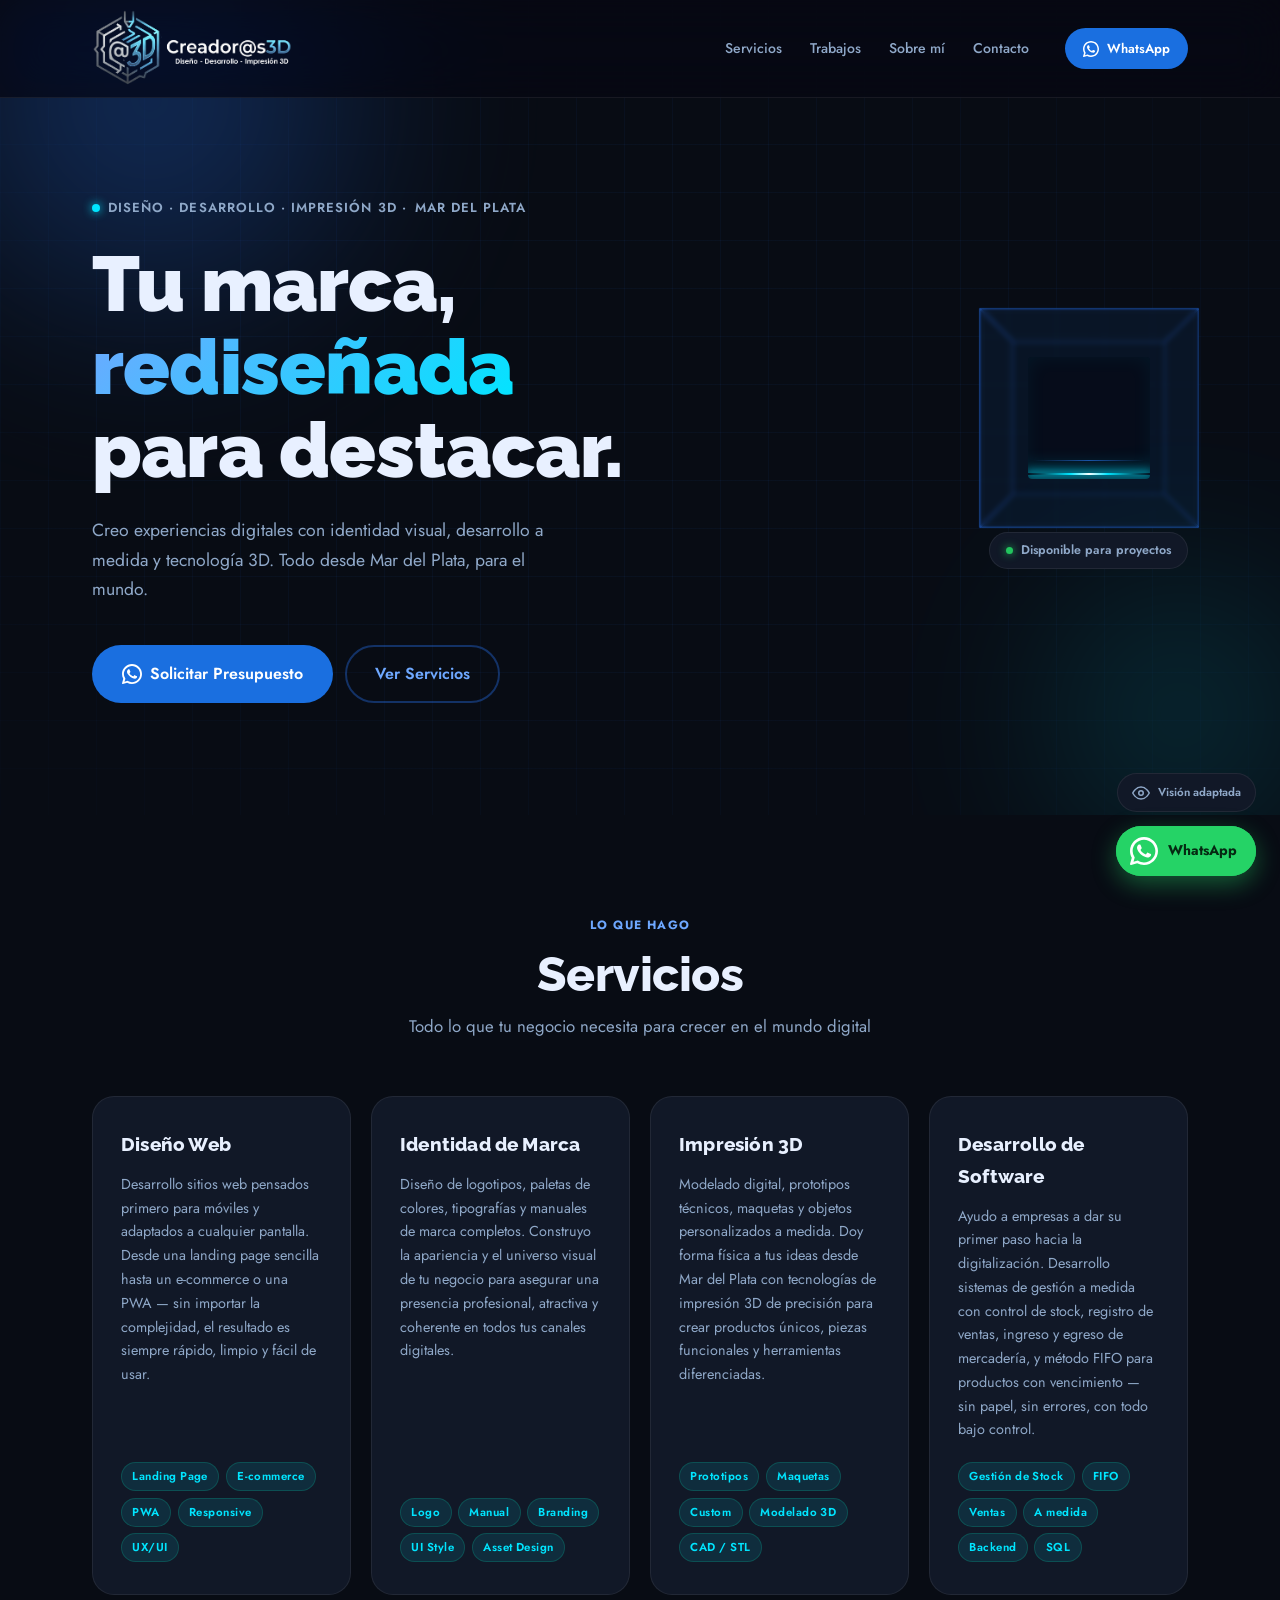
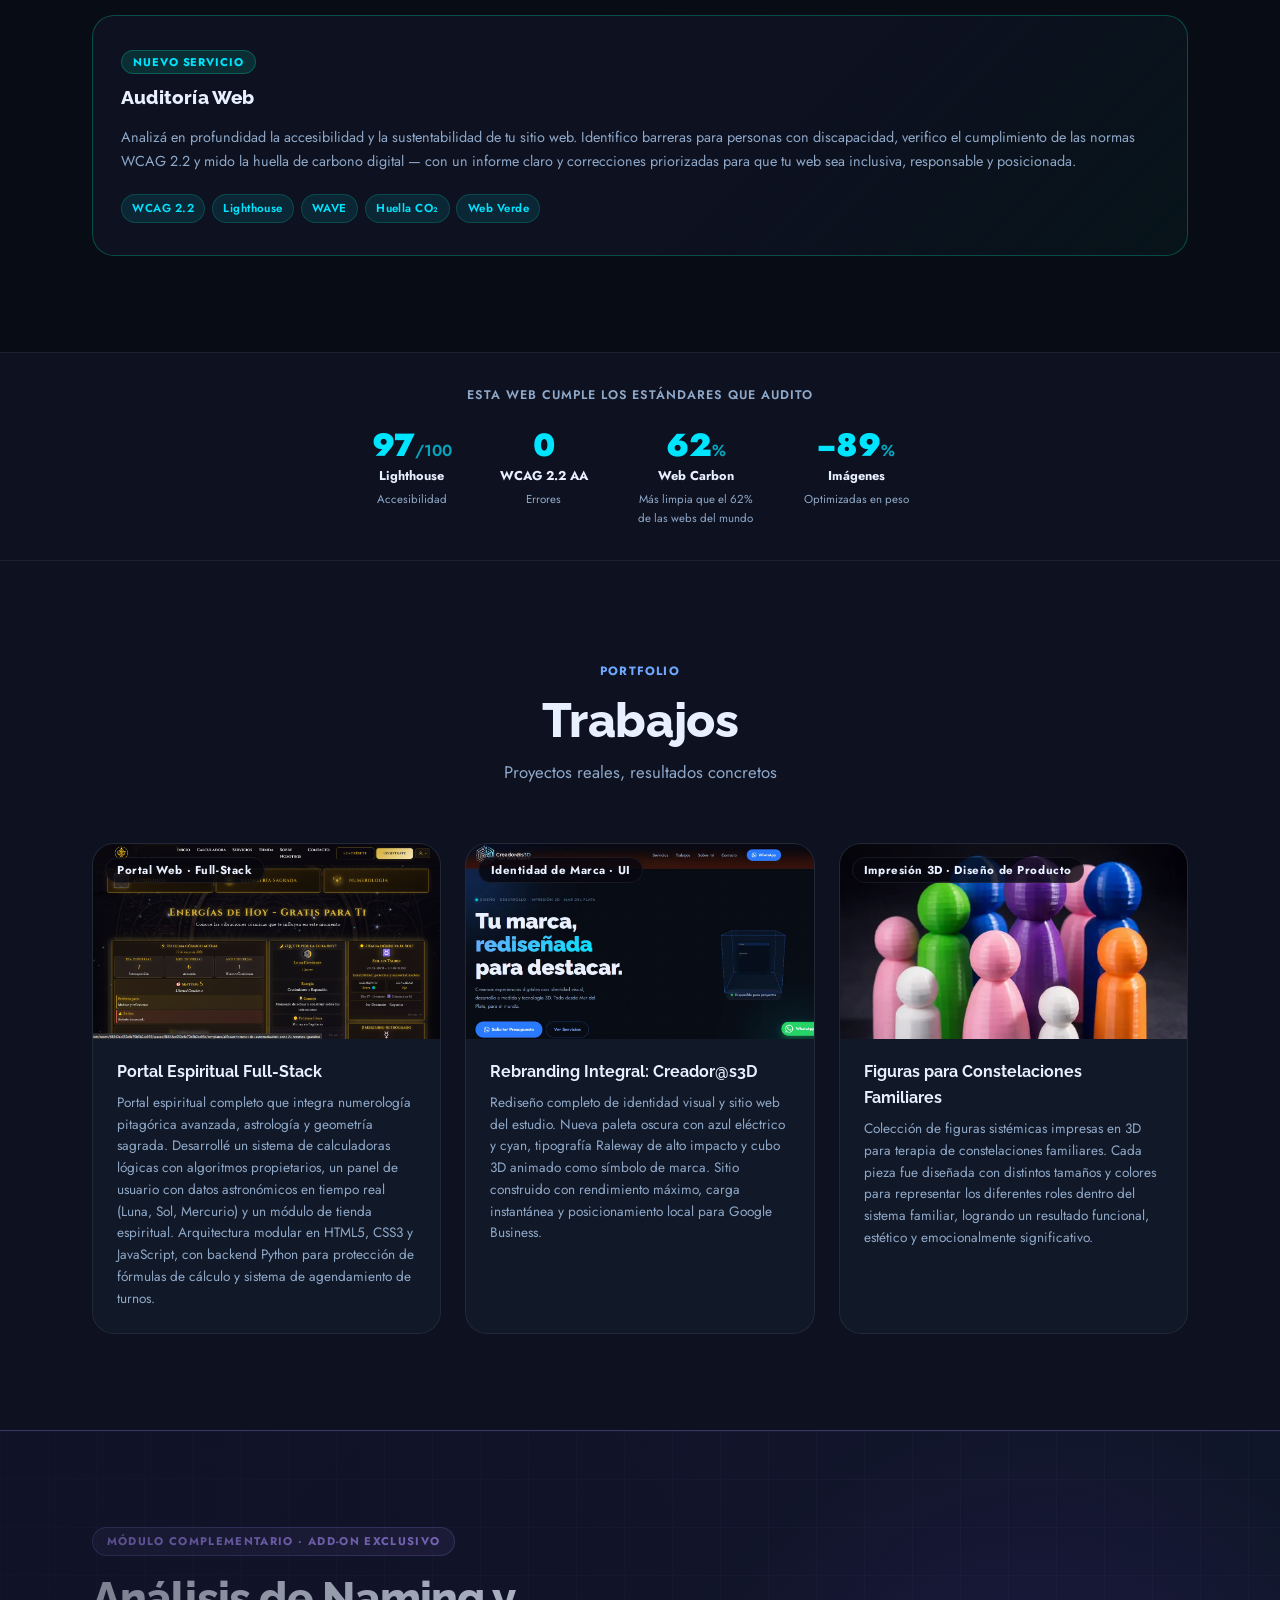
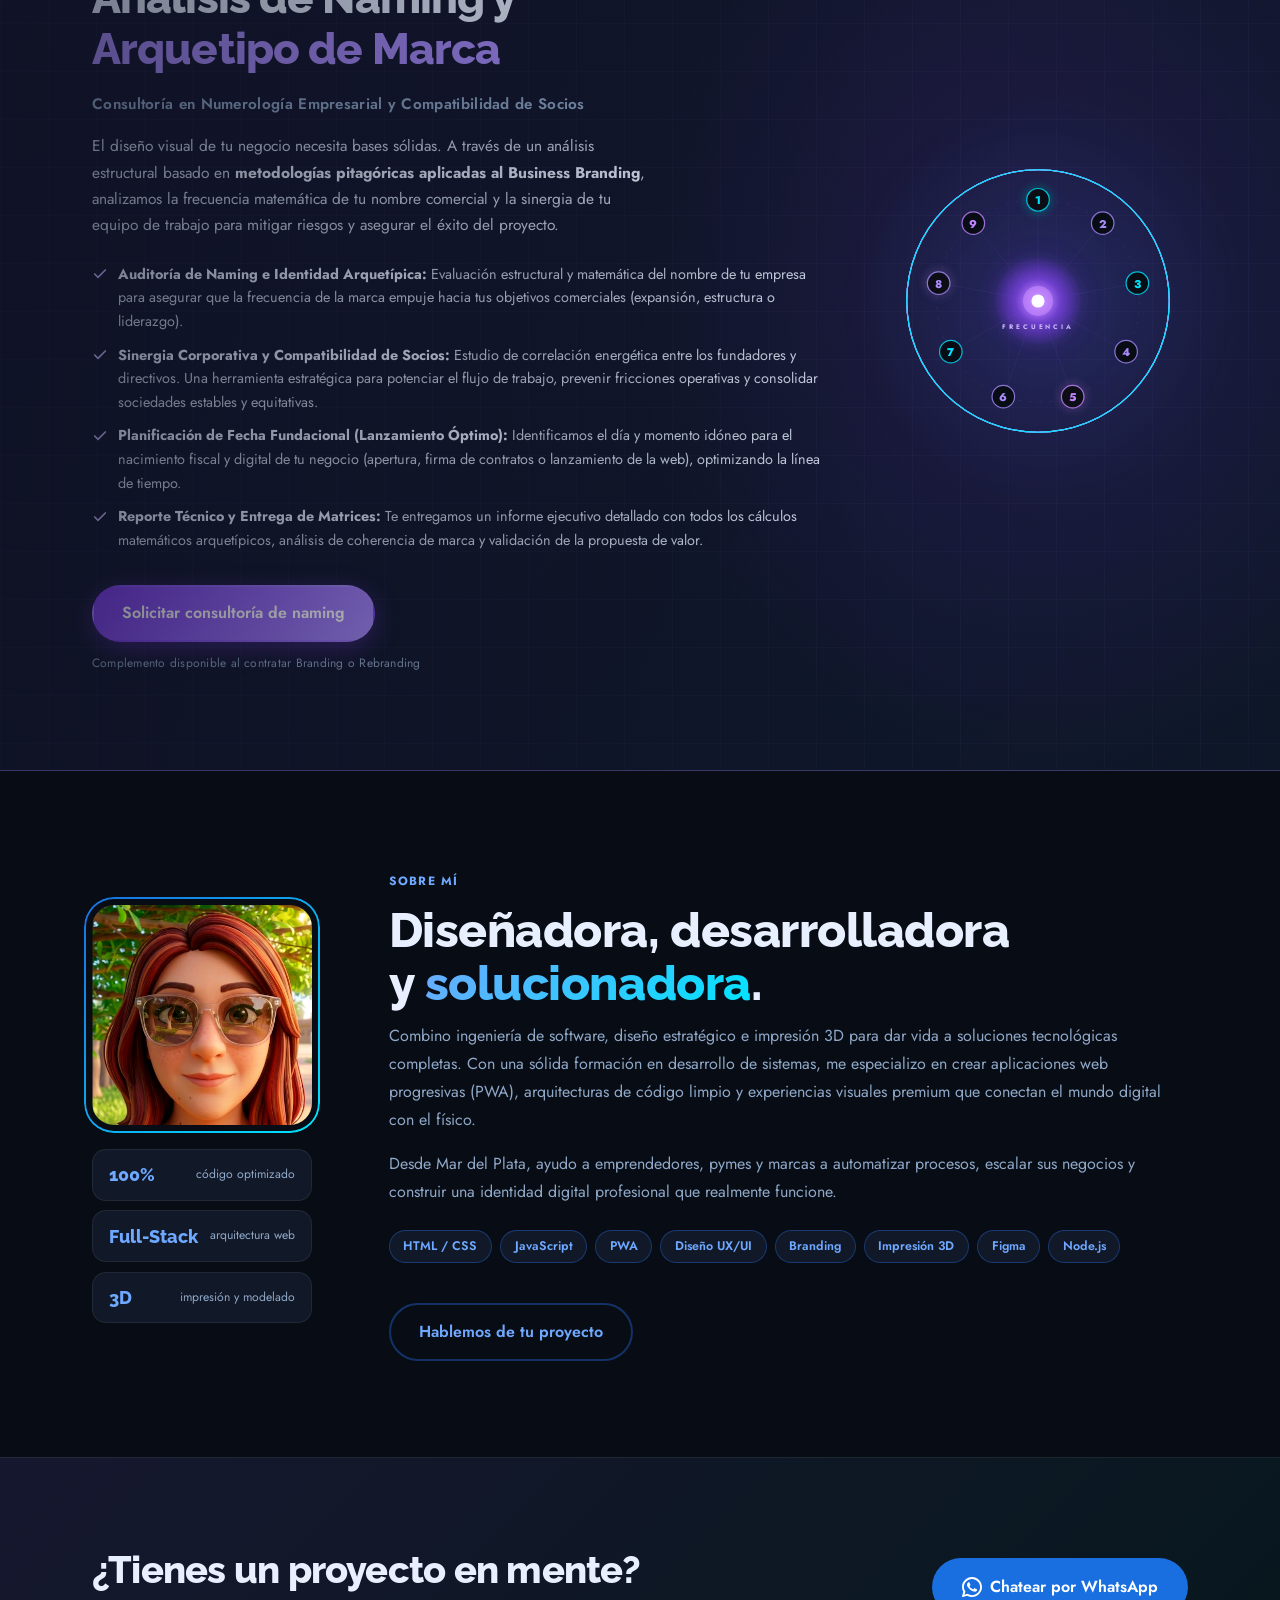
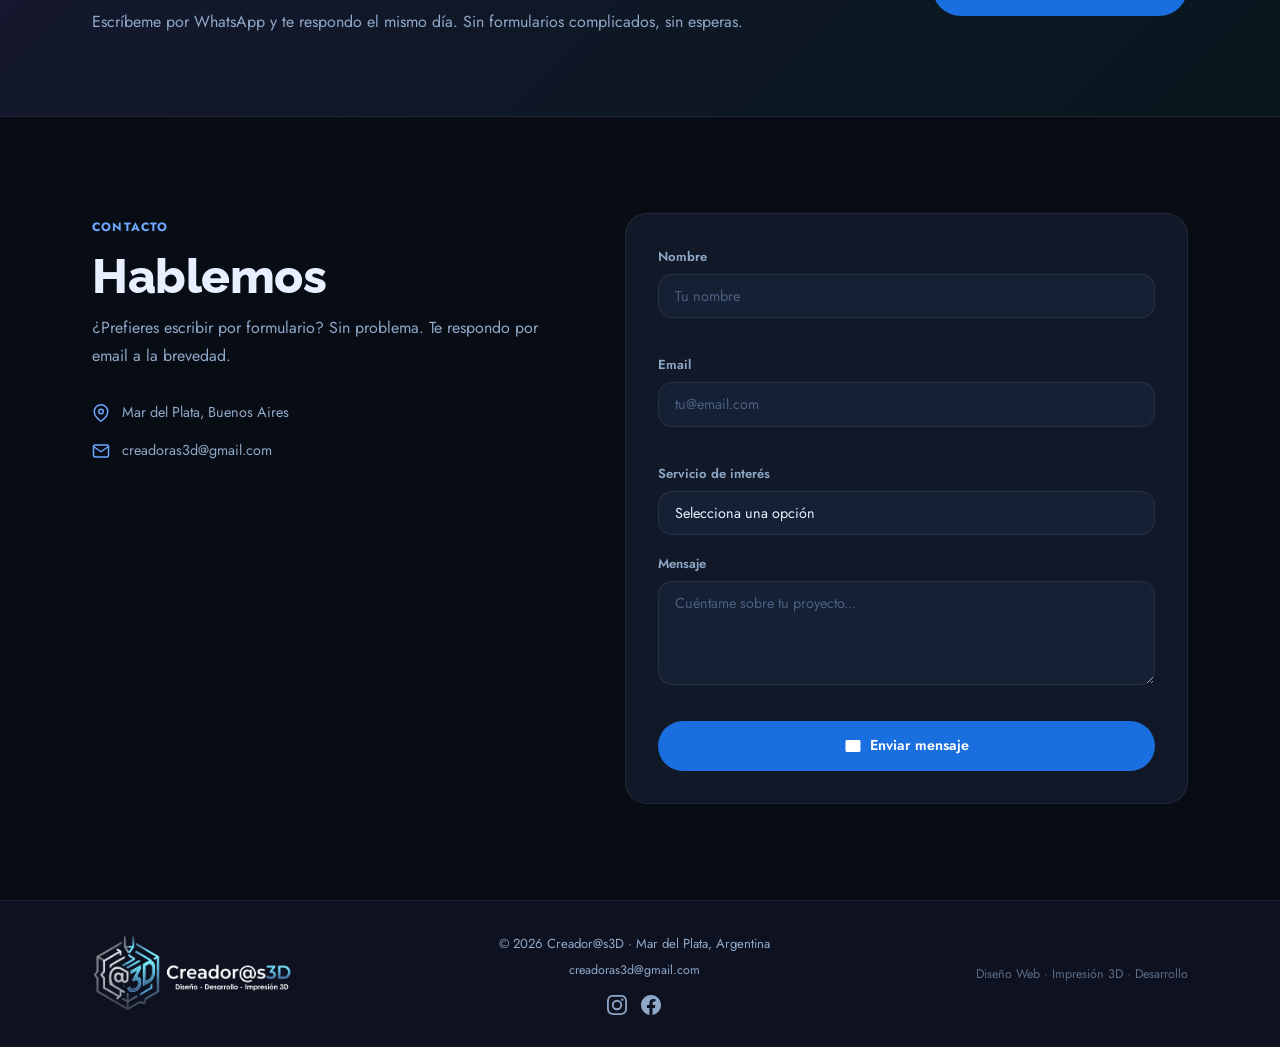
==== commit c170f1ff: "feat: accesibilidad avanzada — visión adaptada, foco teclado y movimiento reducido - Botón "Visión a" ====
--- a/index.html
+++ b/index.html
@@ -165,6 +165,14 @@
 <body>
   <a class="skip-link" href="#main">Saltar al contenido principal</a>
 
+  <!-- Botón accesibilidad: alto contraste -->
+  <button class="a11y-toggle" id="a11y-toggle" aria-pressed="false" aria-label="Activar visión adaptada">
+    <svg width="18" height="18" viewBox="0 0 24 24" fill="none" stroke="currentColor" stroke-width="2" stroke-linecap="round" aria-hidden="true">
+      <path d="M1 12s4-8 11-8 11 8 11 8-4 8-11 8-11-8-11-8z"/><circle cx="12" cy="12" r="3"/>
+    </svg>
+    <span class="a11y-toggle__label">Visión adaptada</span>
+  </button>
+
   <!-- ════════════════════════════════════
        HEADER
   ════════════════════════════════════ -->
--- a/css/styles.css
+++ b/css/styles.css
@@ -8,8 +8,8 @@
   --color-surface:     #0d1120;
   --color-surface-2:   #111827;
   --color-surface-3:   #162035;
-  --color-primary:     #2979ff;
-  --color-primary-d:   #1a5fd4;
+  --color-primary:     #1a6fe0;
+  --color-primary-d:   #1252b8;
   --color-primary-l:   #6ea8ff;
   --color-accent:      #00e5ff;
   --color-accent-dim:  rgba(0, 229, 255, 0.10);
@@ -68,6 +68,29 @@
 }
 
 /* ─── Accesibilidad ─── */
+
+/* Quita el outline por defecto en todos los navegadores */
+:focus { outline: none; }
+
+/* Muestra foco claro SOLO cuando se navega con teclado (no con mouse) */
+:focus-visible {
+  outline: 3px solid var(--color-accent);
+  outline-offset: 3px;
+  border-radius: 4px;
+  scroll-margin-top: 80px;
+}
+
+/* Foco en botones e inputs con fondo */
+button:focus-visible,
+a:focus-visible,
+input:focus-visible,
+textarea:focus-visible,
+select:focus-visible {
+  outline: 3px solid var(--color-accent);
+  outline-offset: 3px;
+  box-shadow: 0 0 0 6px rgba(0, 229, 255, 0.15);
+}
+
 .skip-link {
   position: absolute;
   top: -100%;
@@ -81,6 +104,11 @@
   transition: top var(--t);
 }
 .skip-link:focus { top: 1rem; }
+.skip-link:focus-visible {
+  outline: 3px solid #fff;
+  outline-offset: 2px;
+  box-shadow: 0 0 0 5px var(--color-primary);
+}
 
 /* ─── Layout ─── */
 .container {
@@ -1487,13 +1515,13 @@
 .numer-banner__subtitle {
   font-size: .95rem;
   font-weight: 600;
-  color: var(--color-text-muted);
+  color: var(--color-text-soft);
   letter-spacing: .02em;
   margin-bottom: 1rem;
 }
 
 .numer-banner__desc {
-  color: var(--color-text-soft);
+  color: #cdd8e8;
   font-size: .97rem;
   line-height: 1.7;
   max-width: 560px;
@@ -1512,13 +1540,13 @@
   align-items: flex-start;
   gap: .6rem;
   font-size: .9rem;
-  color: var(--color-text-soft);
+  color: #cdd8e8;
 }
 .numer-banner__list li svg { margin-top: .2rem; }
 .numer-banner__list li strong { color: var(--color-text); }
 .numer-banner__list li svg {
   flex-shrink: 0;
-  color: var(--color-prem);
+  color: #c4b5fd;
 }
 
 .numer-banner__actions {
@@ -1540,7 +1568,7 @@
 
 .numer-banner__note {
   font-size: .75rem;
-  color: var(--color-text-muted);
+  color: var(--color-text-soft);
   letter-spacing: .02em;
 }
 
@@ -1853,6 +1881,118 @@
   max-width: 120px;
 }
 
+/* ════════════════════════════════════════
+   BOTÓN ALTO CONTRASTE
+   ════════════════════════════════════════ */
+.a11y-toggle {
+  position: fixed;
+  bottom: 5.5rem;
+  right: 1.5rem;
+  z-index: 800;
+  display: flex;
+  align-items: center;
+  gap: .45rem;
+  padding: .55rem .9rem;
+  background: var(--color-surface-2);
+  color: var(--color-text-soft);
+  border: 1px solid var(--color-border);
+  border-radius: var(--radius-full);
+  font-size: .72rem;
+  font-weight: 600;
+  cursor: pointer;
+  transition: background var(--t), color var(--t), border-color var(--t);
+}
+.a11y-toggle:hover,
+.a11y-toggle[aria-pressed="true"] {
+  background: var(--color-primary);
+  color: #fff;
+  border-color: var(--color-primary);
+}
+.a11y-toggle__label { white-space: nowrap; }
+
+/* ════════════════════════════════════════
+   MODO ALTO CONTRASTE
+   Paleta pensada para deuteranopia, protanopia
+   y tritanopia — amarillo/negro es universal.
+   ════════════════════════════════════════ */
+.high-contrast {
+  --color-bg:         #000000;
+  --color-surface:    #0a0a0a;
+  --color-surface-2:  #111111;
+  --color-surface-3:  #1a1a1a;
+  --color-primary:    #ffdd00;
+  --color-primary-d:  #ccaa00;
+  --color-primary-l:  #ffee66;
+  --color-accent:     #ffdd00;
+  --color-accent-dim: rgba(255, 221, 0, 0.15);
+  --color-text:       #ffffff;
+  --color-text-soft:  #eeeeee;
+  --color-text-muted: #bbbbbb;
+  --color-border:     rgba(255, 255, 255, 0.4);
+  --color-border-hi:  rgba(255, 221, 0, 0.7);
+  --color-prem:       #ffdd00;
+  --color-prem-d:     #ccaa00;
+}
+
+.high-contrast .gradient-text {
+  background: none;
+  -webkit-background-clip: unset;
+  -webkit-text-fill-color: #ffdd00;
+  color: #ffdd00;
+}
+
+.high-contrast .hero__orb,
+.high-contrast .hero__grid { display: none; }
+
+.high-contrast .card {
+  border-color: rgba(255,255,255,.4);
+}
+
+.high-contrast .btn--primary {
+  background: #ffdd00;
+  color: #000;
+}
+
+.high-contrast .btn--ghost {
+  border-color: #fff;
+  color: #fff;
+}
+
+.high-contrast .fab-whatsapp {
+  background: #ffdd00;
+  color: #000;
+}
+
+.high-contrast .fab-whatsapp svg { color: #000; }
+.high-contrast .fab-whatsapp__label { color: #000; }
+
+/* ════════════════════════════════════════
+   ACCESIBILIDAD: MOVIMIENTO REDUCIDO
+   Apaga animaciones para personas con epilepsia,
+   vértigo o sensibilidad al movimiento.
+   ════════════════════════════════════════ */
+@media (prefers-reduced-motion: reduce) {
+  *, *::before, *::after {
+    animation-duration: 0.01ms !important;
+    animation-iteration-count: 1 !important;
+    transition-duration: 0.01ms !important;
+    scroll-behavior: auto !important;
+  }
+
+  .cube, .cube__face,
+  .cube__story, .story__scan,
+  .hero__orb,
+  .nc-ripple,
+  .badge__dot,
+  .eyebrow__dot,
+  .fab-whatsapp__pulse,
+  .about__photo-ring,
+  .numer-synergy {
+    animation: none !important;
+    transition: none !important;
+  }
+}
+
 .reviews__footer {
   display: flex;
   align-items: center;
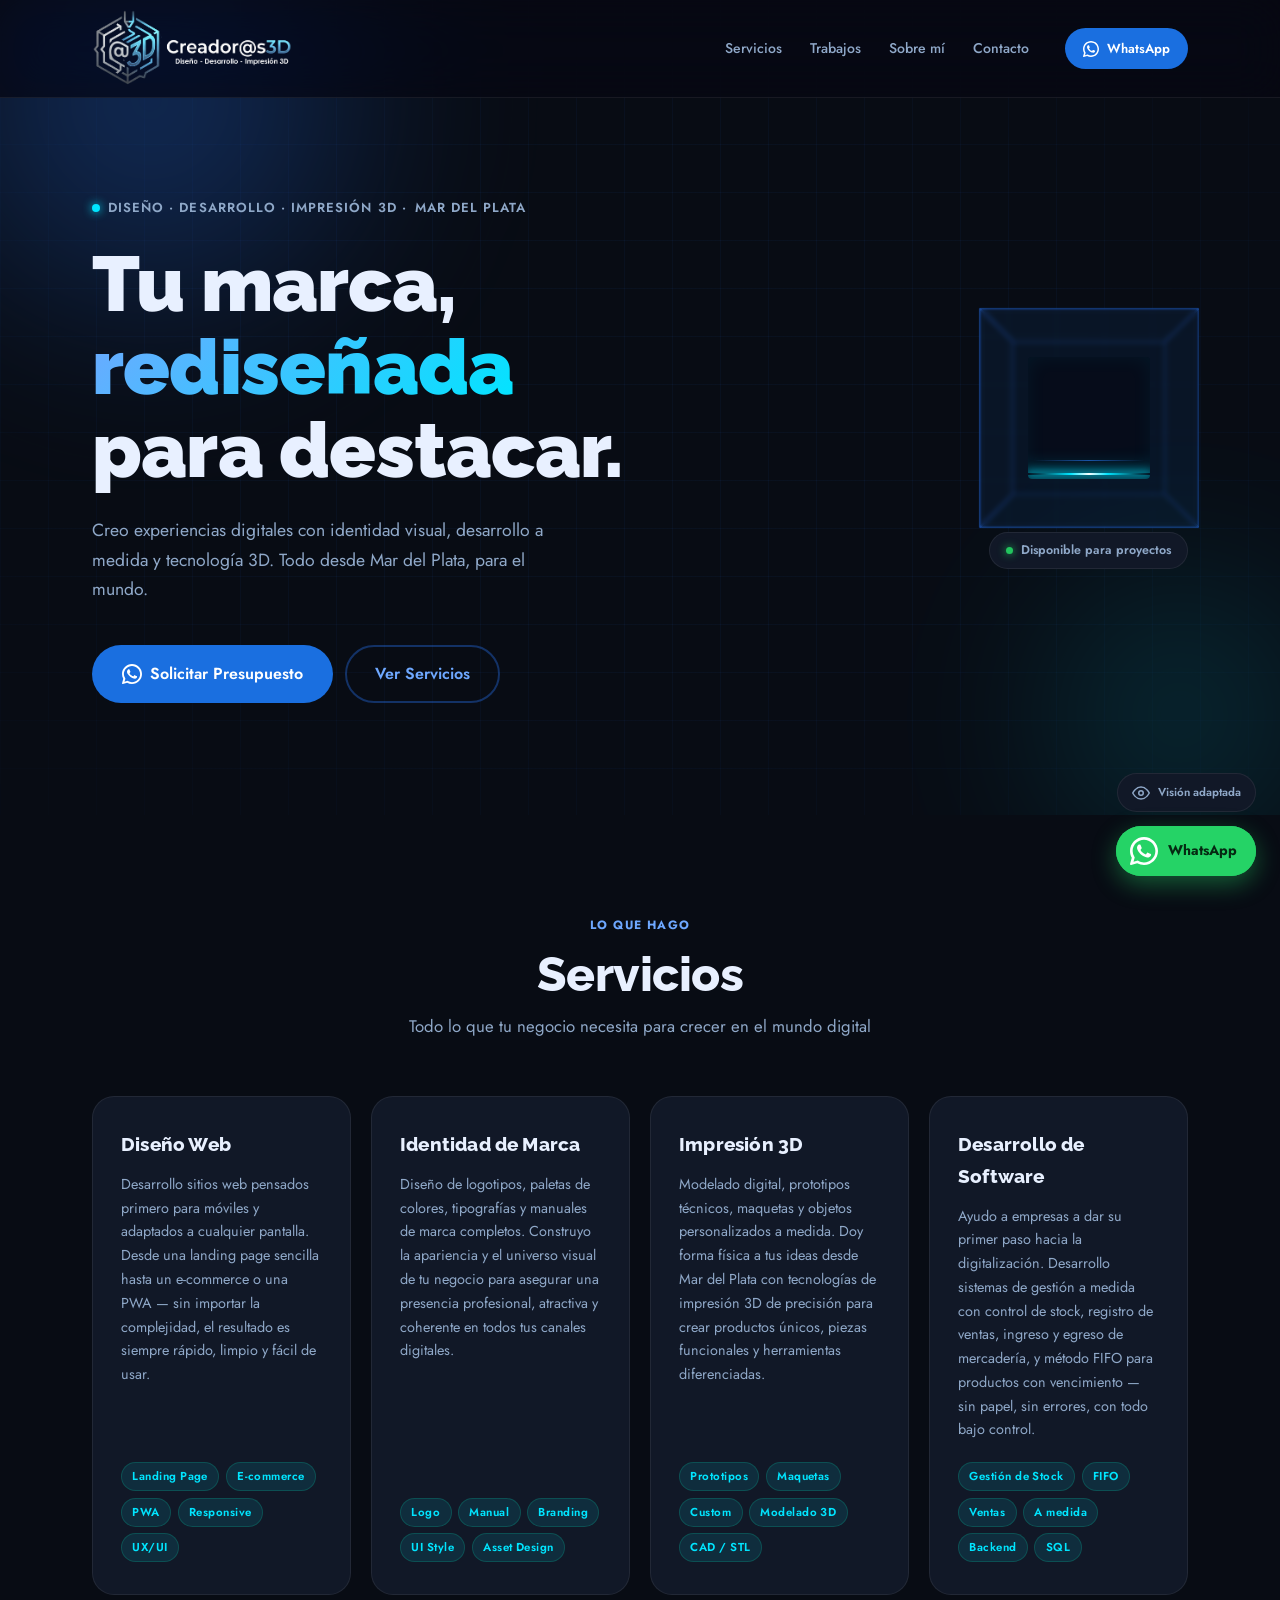
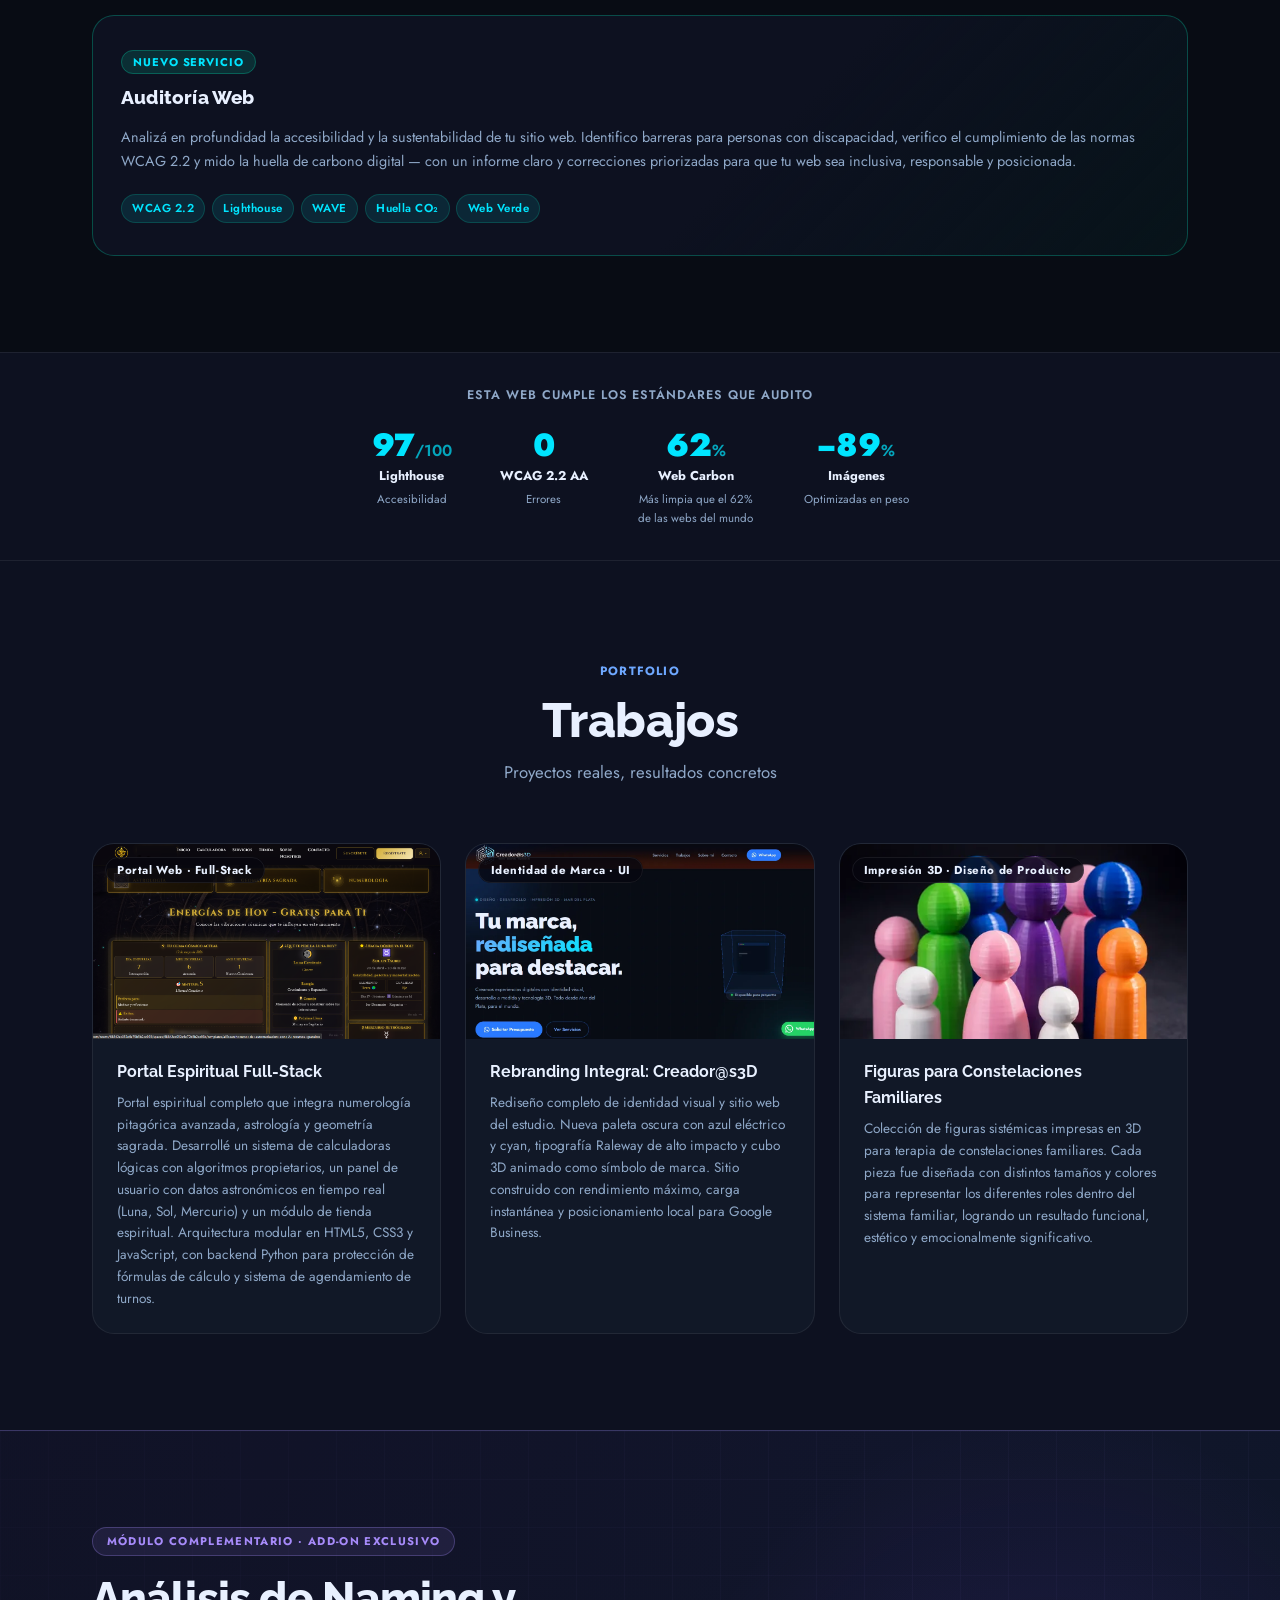
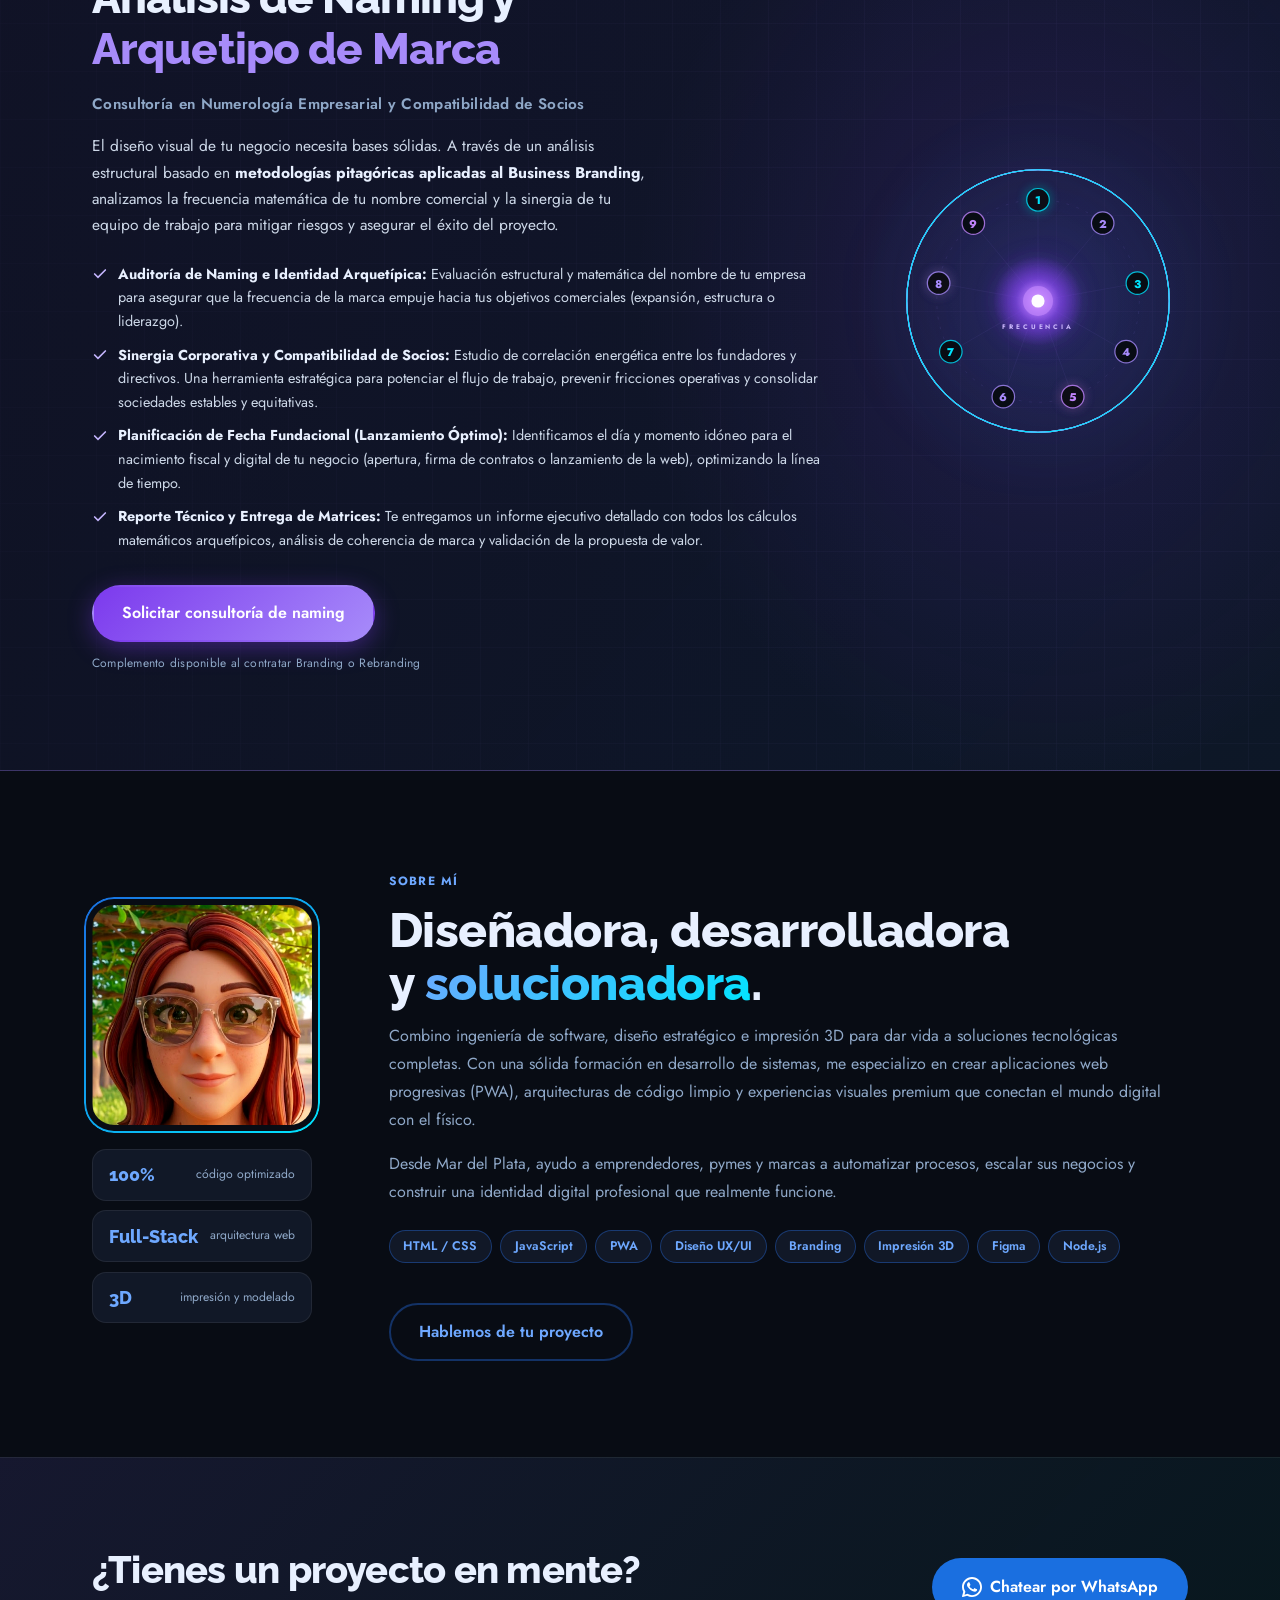
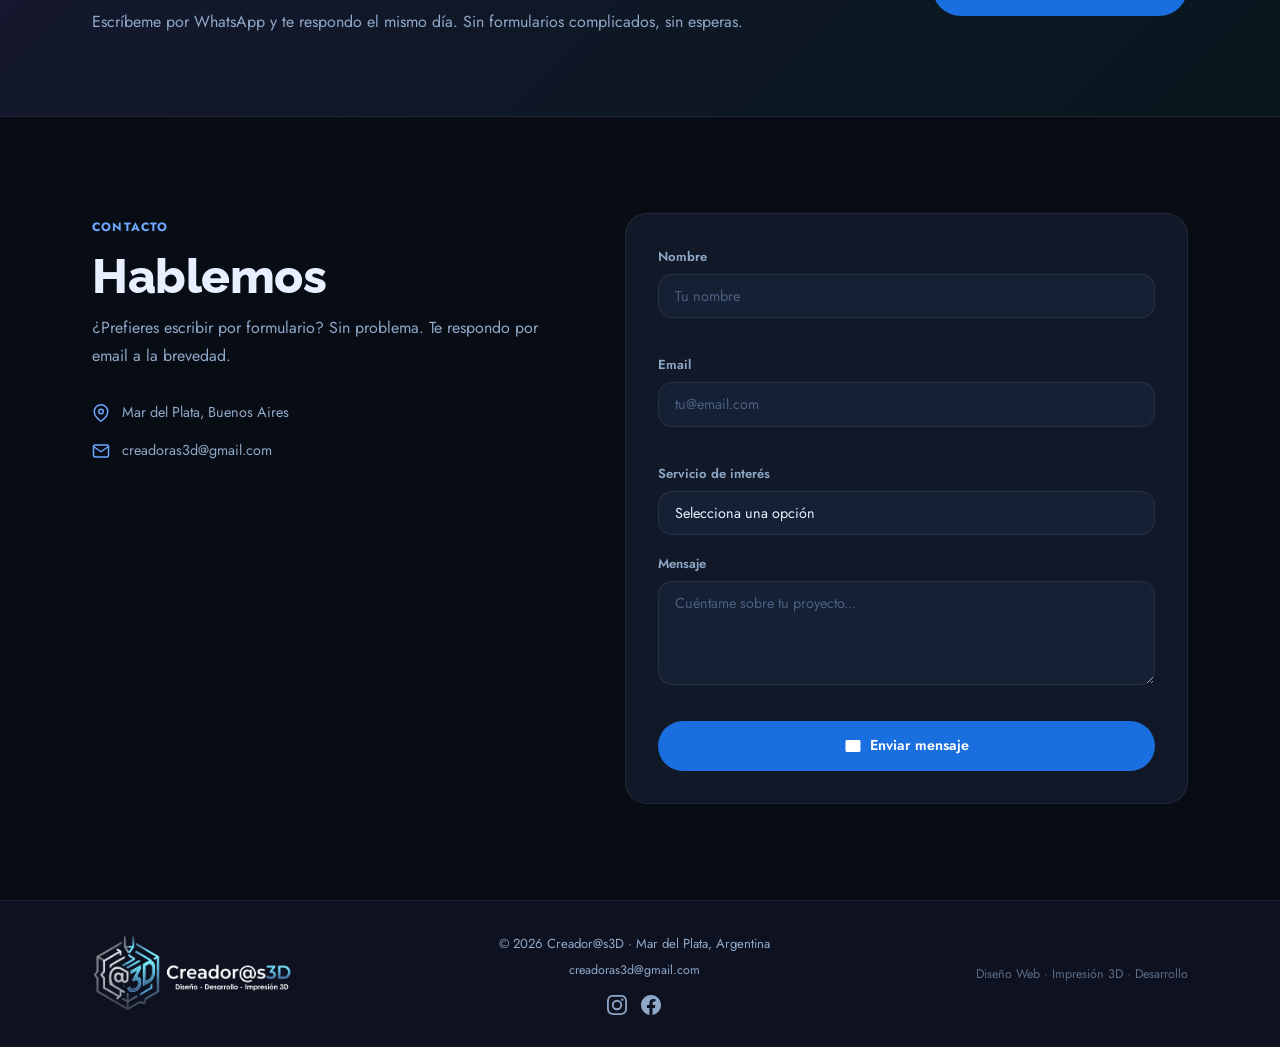
==== commit 56b680db: "fix: cache-busting CSS v3 para forzar recarga en mobile Co-Authored-By: Claude Sonnet 4.6 <noreply@a" ====
--- a/index.html
+++ b/index.html
@@ -48,7 +48,7 @@
     rel="stylesheet" />
 
   <!-- ─── Estilos ─── -->
-  <link rel="stylesheet" href="css/styles.css" />
+  <link rel="stylesheet" href="css/styles.css?v=3" />
 
   <!-- ─── Structured Data (Google Business + WebSite + Person) ─── -->
   <script type="application/ld+json">
--- a/css/styles.css
+++ b/css/styles.css
@@ -1483,6 +1483,8 @@
   grid-template-columns: 1fr auto;
   gap: 3rem 4rem;
   align-items: center;
+  position: relative;
+  z-index: 1;
 }
 
 .numer-banner__label {
@@ -1601,15 +1603,32 @@
 }
 
 /* responsive */
-@media (max-width: 768px) {
+@media (max-width: 900px) {
   .numer-banner__inner {
     grid-template-columns: 1fr;
   }
   .numer-banner__visual {
-    display: none;
+    display: none !important;
   }
   .numer-banner__actions {
     align-items: stretch;
+  }
+  .numer-banner__title {
+    font-size: clamp(1.6rem, 6vw, 2.4rem);
+  }
+  .numer-banner__list li {
+    font-size: .88rem;
+  }
+  .numer-banner__list li svg {
+    width: 18px;
+    height: 18px;
+    flex-shrink: 0;
+    margin-top: .15rem;
+  }
+  .btn--premium {
+    text-align: center;
+    width: 100%;
+    justify-content: center;
   }
 }
 
@@ -1909,6 +1928,16 @@
   border-color: var(--color-primary);
 }
 .a11y-toggle__label { white-space: nowrap; }
+
+@media (max-width: 600px) {
+  .a11y-toggle {
+    bottom: 7rem;
+    padding: .6rem;
+    border-color: rgba(255,255,255,.2);
+    background: var(--color-surface-3);
+  }
+  .a11y-toggle__label { display: none; }
+}
 
 /* ════════════════════════════════════════
    MODO ALTO CONTRASTE
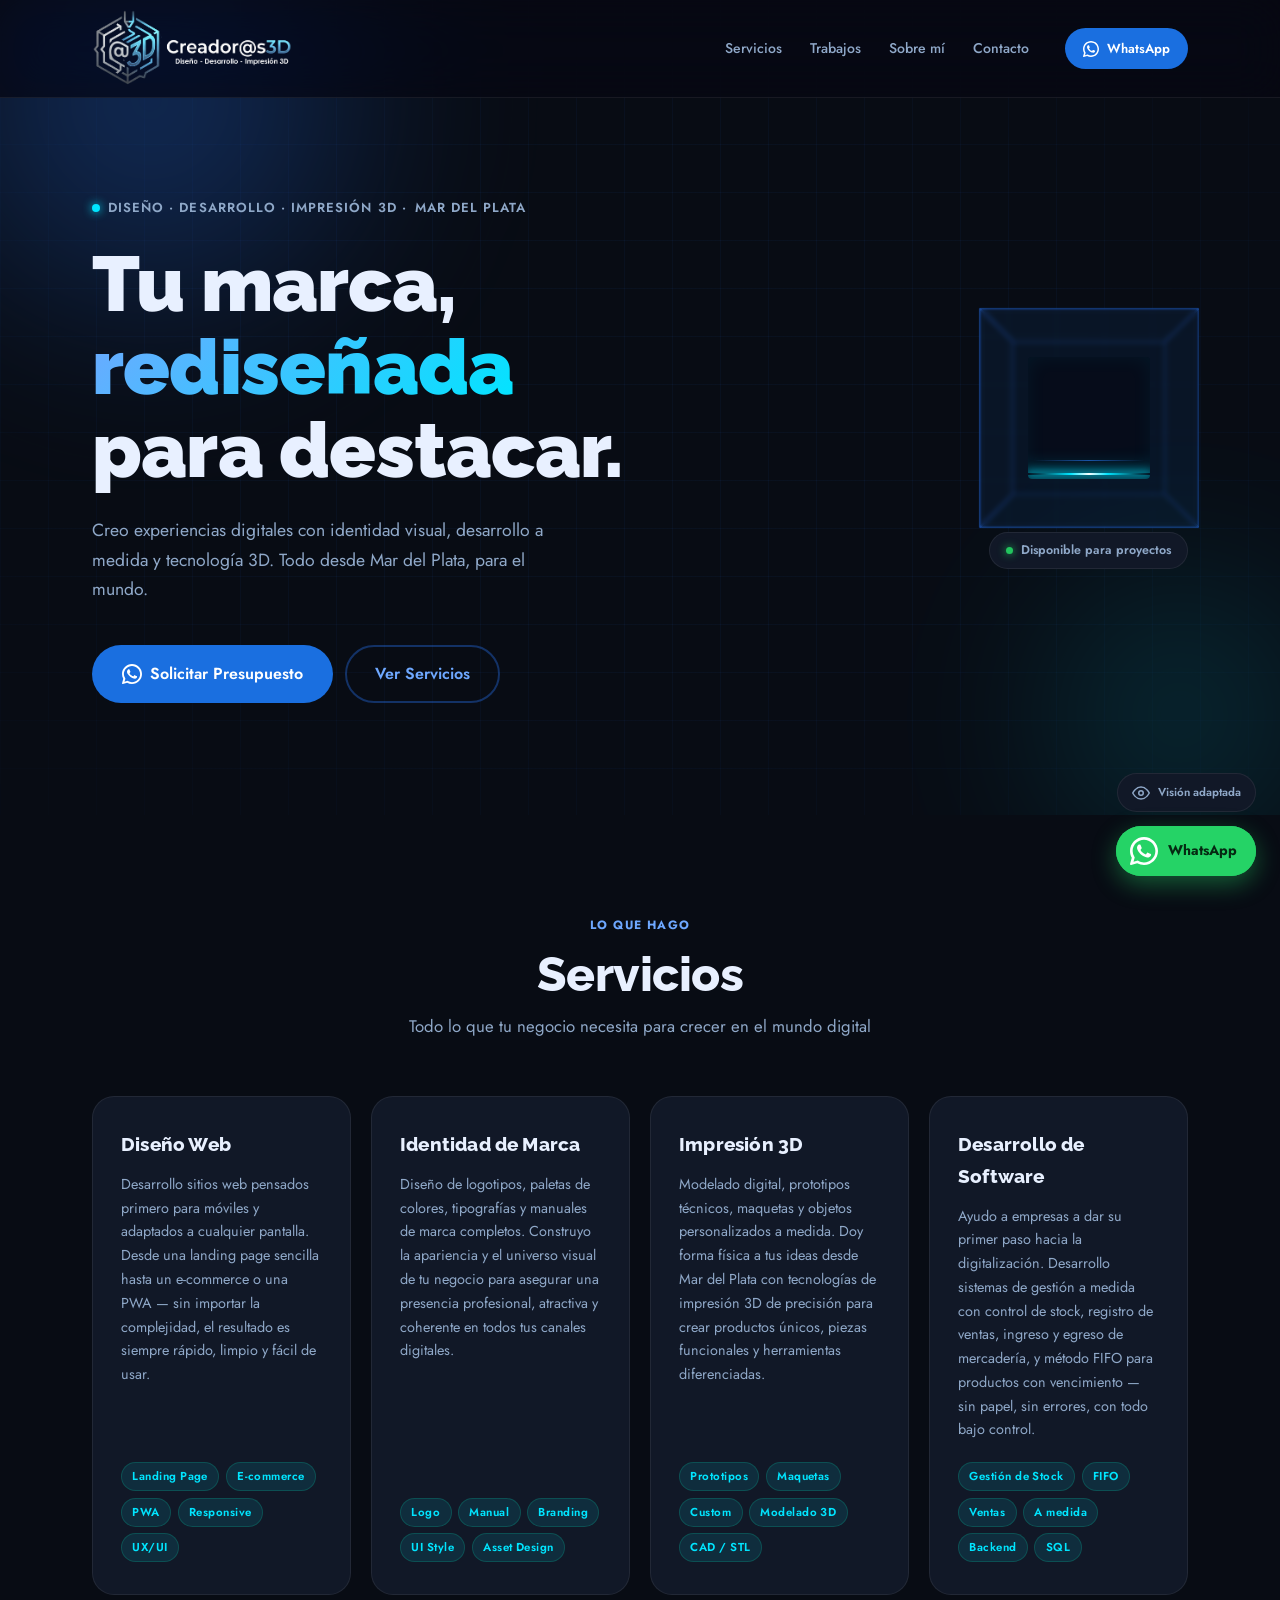
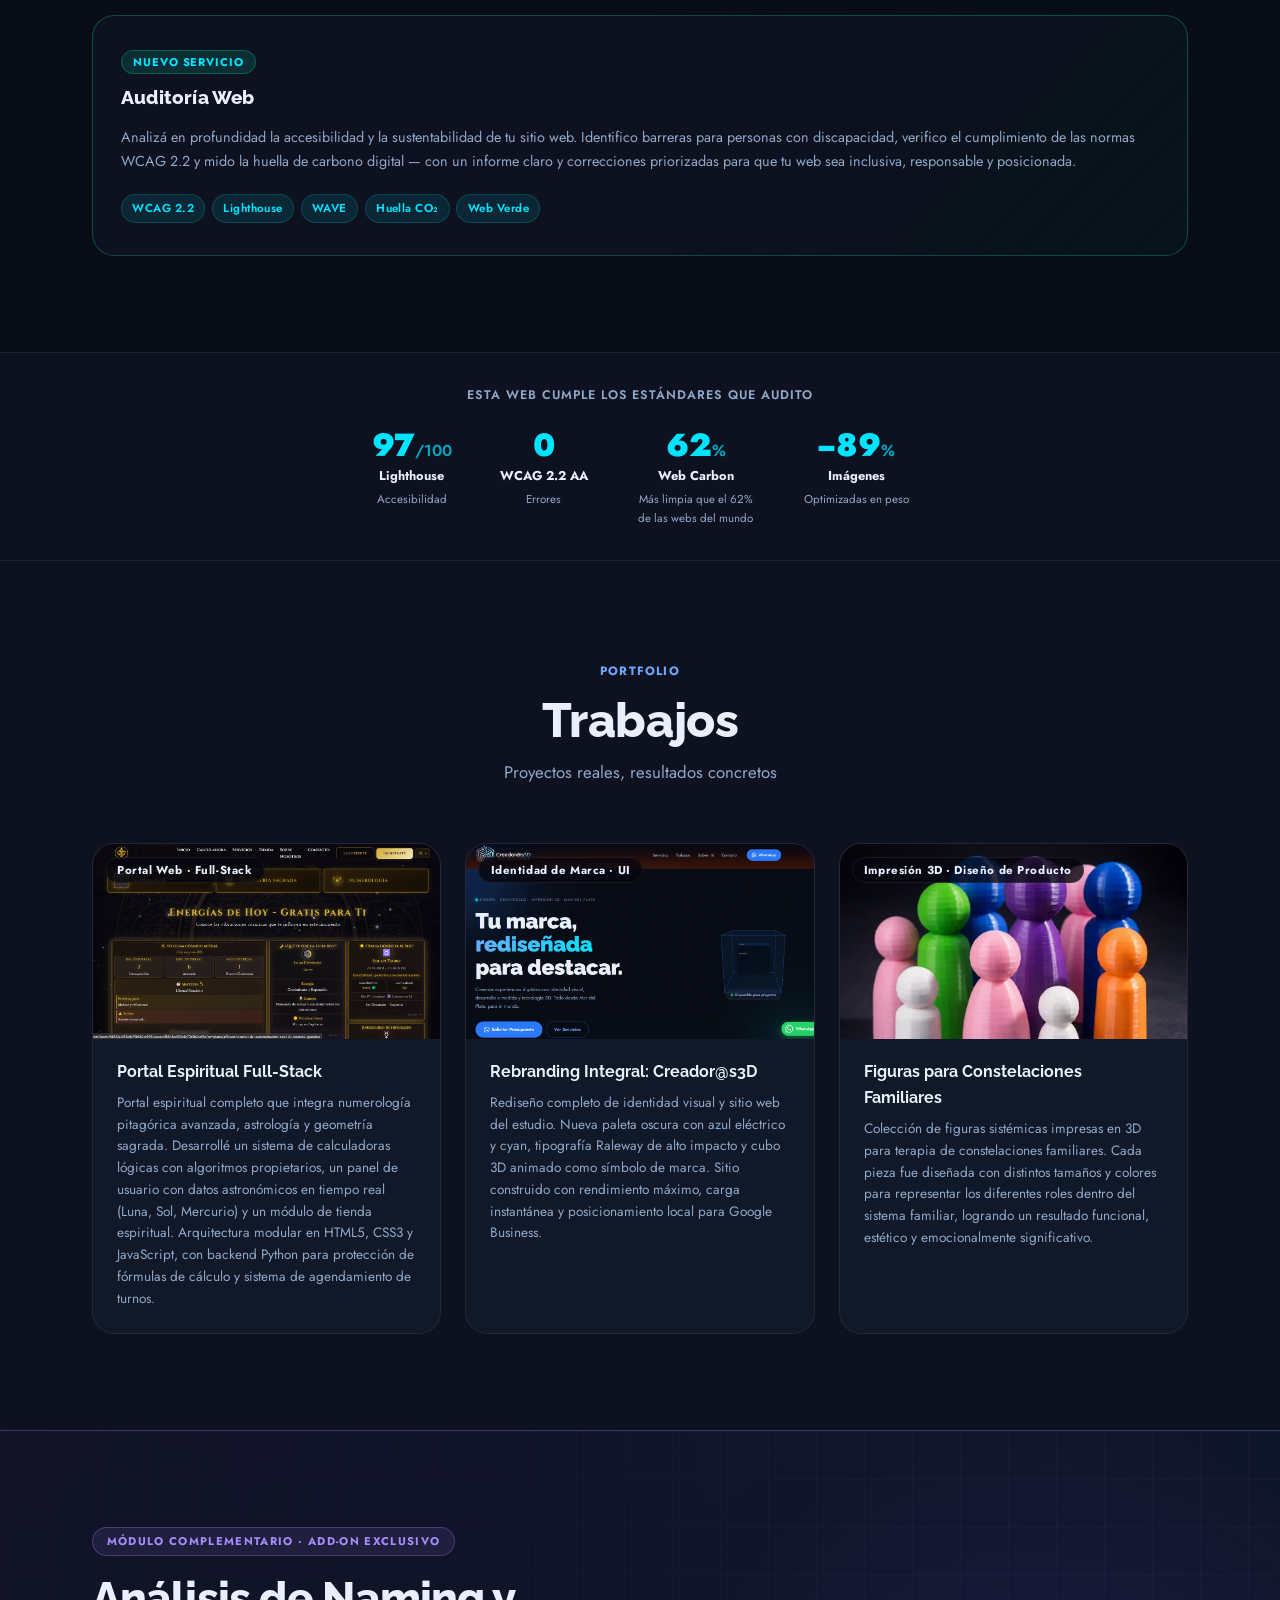
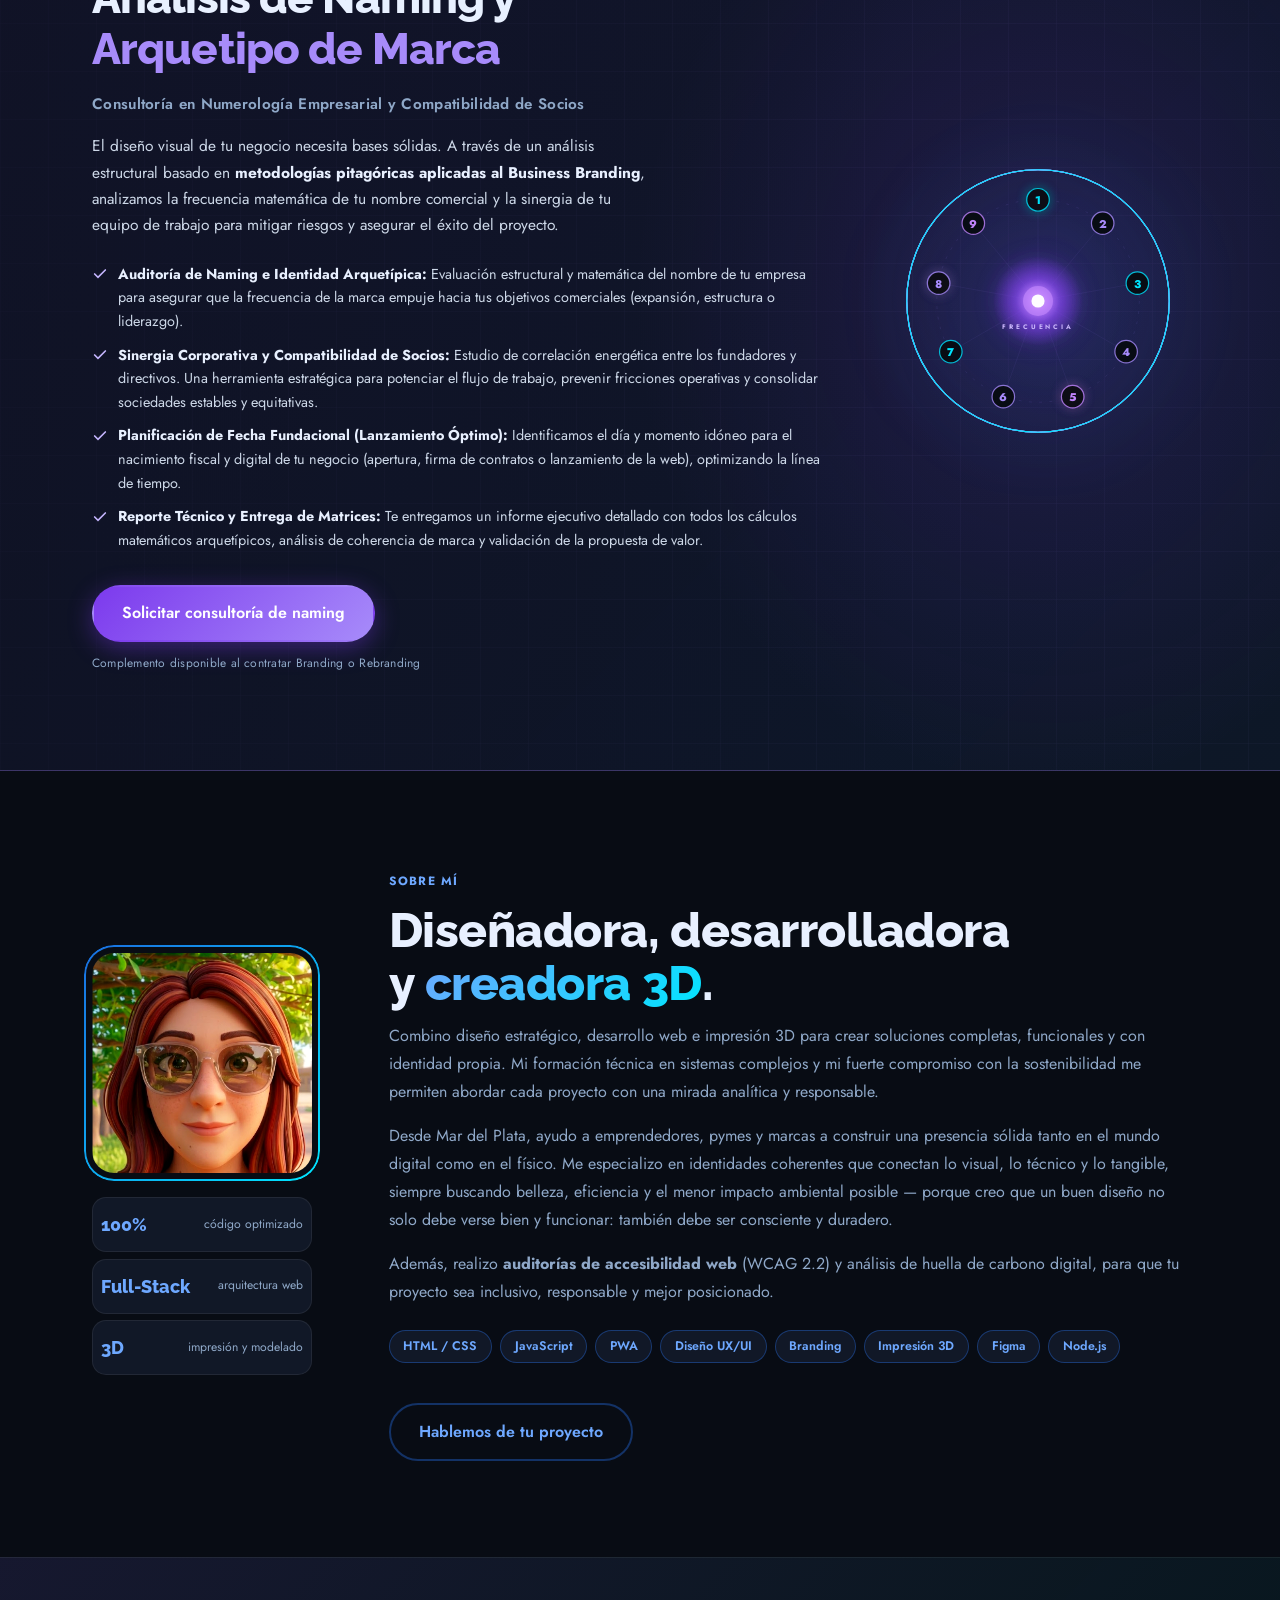
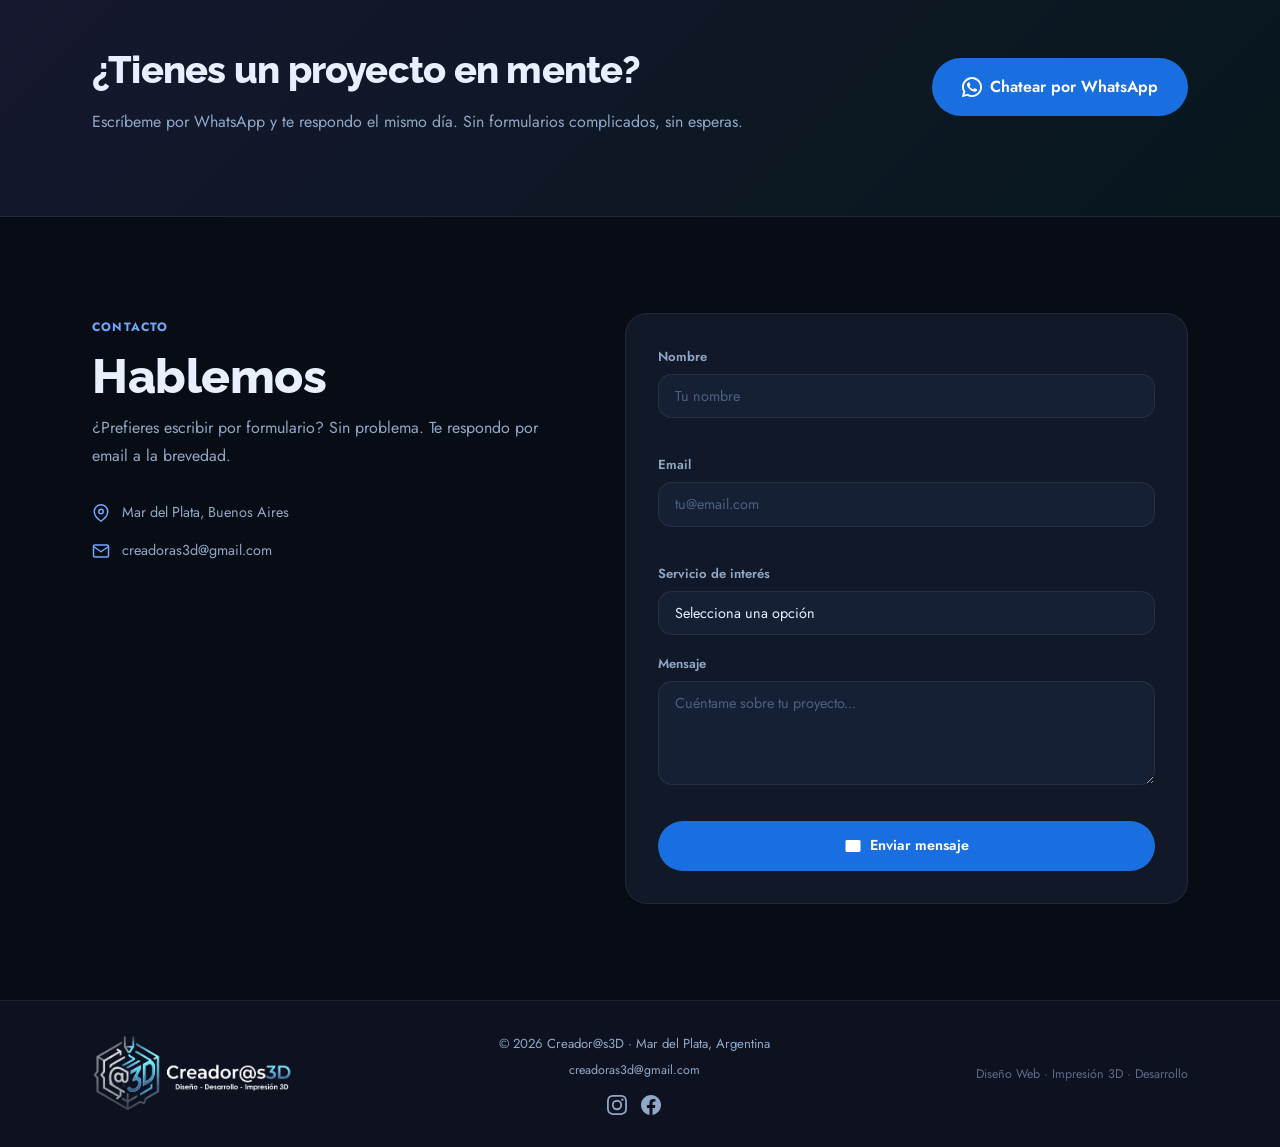
==== commit 5fdf0a1f: "feat: nueva bio, tooltips corregidos y fix visión adaptada en mobile - Bio reescrita: título "creado" ====
--- a/index.html
+++ b/index.html
@@ -703,17 +703,25 @@
           <p class="section__tag">Sobre mí</p>
           <h2 id="sobre-heading" class="section__title" style="text-align:left">
             Diseñadora, desarrolladora<br/>
-            y <span class="gradient-text">solucionadora</span>.
+            y <span class="gradient-text">creadora 3D</span>.
           </h2>
           <p class="about__desc">
-            Combino ingeniería de software, diseño estratégico e impresión 3D para dar vida
-            a soluciones tecnológicas completas. Con una sólida formación en desarrollo de sistemas,
-            me especializo en crear aplicaciones web progresivas (PWA), arquitecturas de código limpio
-            y experiencias visuales premium que conectan el mundo digital con el físico.
+            Combino diseño estratégico, desarrollo web e impresión 3D para crear soluciones completas,
+            funcionales y con identidad propia. Mi formación técnica en sistemas complejos y mi fuerte
+            compromiso con la sostenibilidad me permiten abordar cada proyecto con una mirada analítica
+            y responsable.
           </p>
           <p class="about__desc">
-            Desde Mar del Plata, ayudo a emprendedores, pymes y marcas a automatizar procesos,
-            escalar sus negocios y construir una identidad digital profesional que realmente funcione.
+            Desde Mar del Plata, ayudo a emprendedores, pymes y marcas a construir una presencia sólida
+            tanto en el mundo digital como en el físico. Me especializo en identidades coherentes que
+            conectan lo visual, lo técnico y lo tangible, siempre buscando belleza, eficiencia y el menor
+            impacto ambiental posible — porque creo que un buen diseño no solo debe verse bien y funcionar:
+            también debe ser consciente y duradero.
+          </p>
+          <p class="about__desc">
+            Además, realizo <strong>auditorías de accesibilidad web</strong> (WCAG 2.2) y análisis
+            de huella de carbono digital, para que tu proyecto sea inclusivo, responsable y
+            mejor posicionado.
           </p>
 
           <div class="skills__wrap">
@@ -903,6 +911,6 @@
     <span class="fab-whatsapp__pulse" aria-hidden="true"></span>
   </a>
 
-  <script src="js/app.js"></script>
+  <script src="js/app.js?v=2"></script>
 </body>
 </html>
--- a/css/styles.css
+++ b/css/styles.css
@@ -1335,8 +1335,8 @@
 .about__inner      { grid-template-columns: 1fr; }
 .about__visual     { flex-direction: row; flex-wrap: wrap; justify-content: center; }
 .about__photo-wrap { width: 160px; height: 160px; }
-.about__stats      { flex-direction: row; flex-wrap: wrap; justify-content: center; }
-.stat-card         { flex: 1; min-width: 130px; }
+.about__stats      { flex-direction: row; flex-wrap: nowrap; justify-content: center; gap: .4rem; }
+.stat-card         { flex: 1; min-width: 0; padding: .75rem .5rem; }
 
 .cta-banner__inner { flex-direction: column; align-items: center; justify-content: center; text-align: center; }
 
